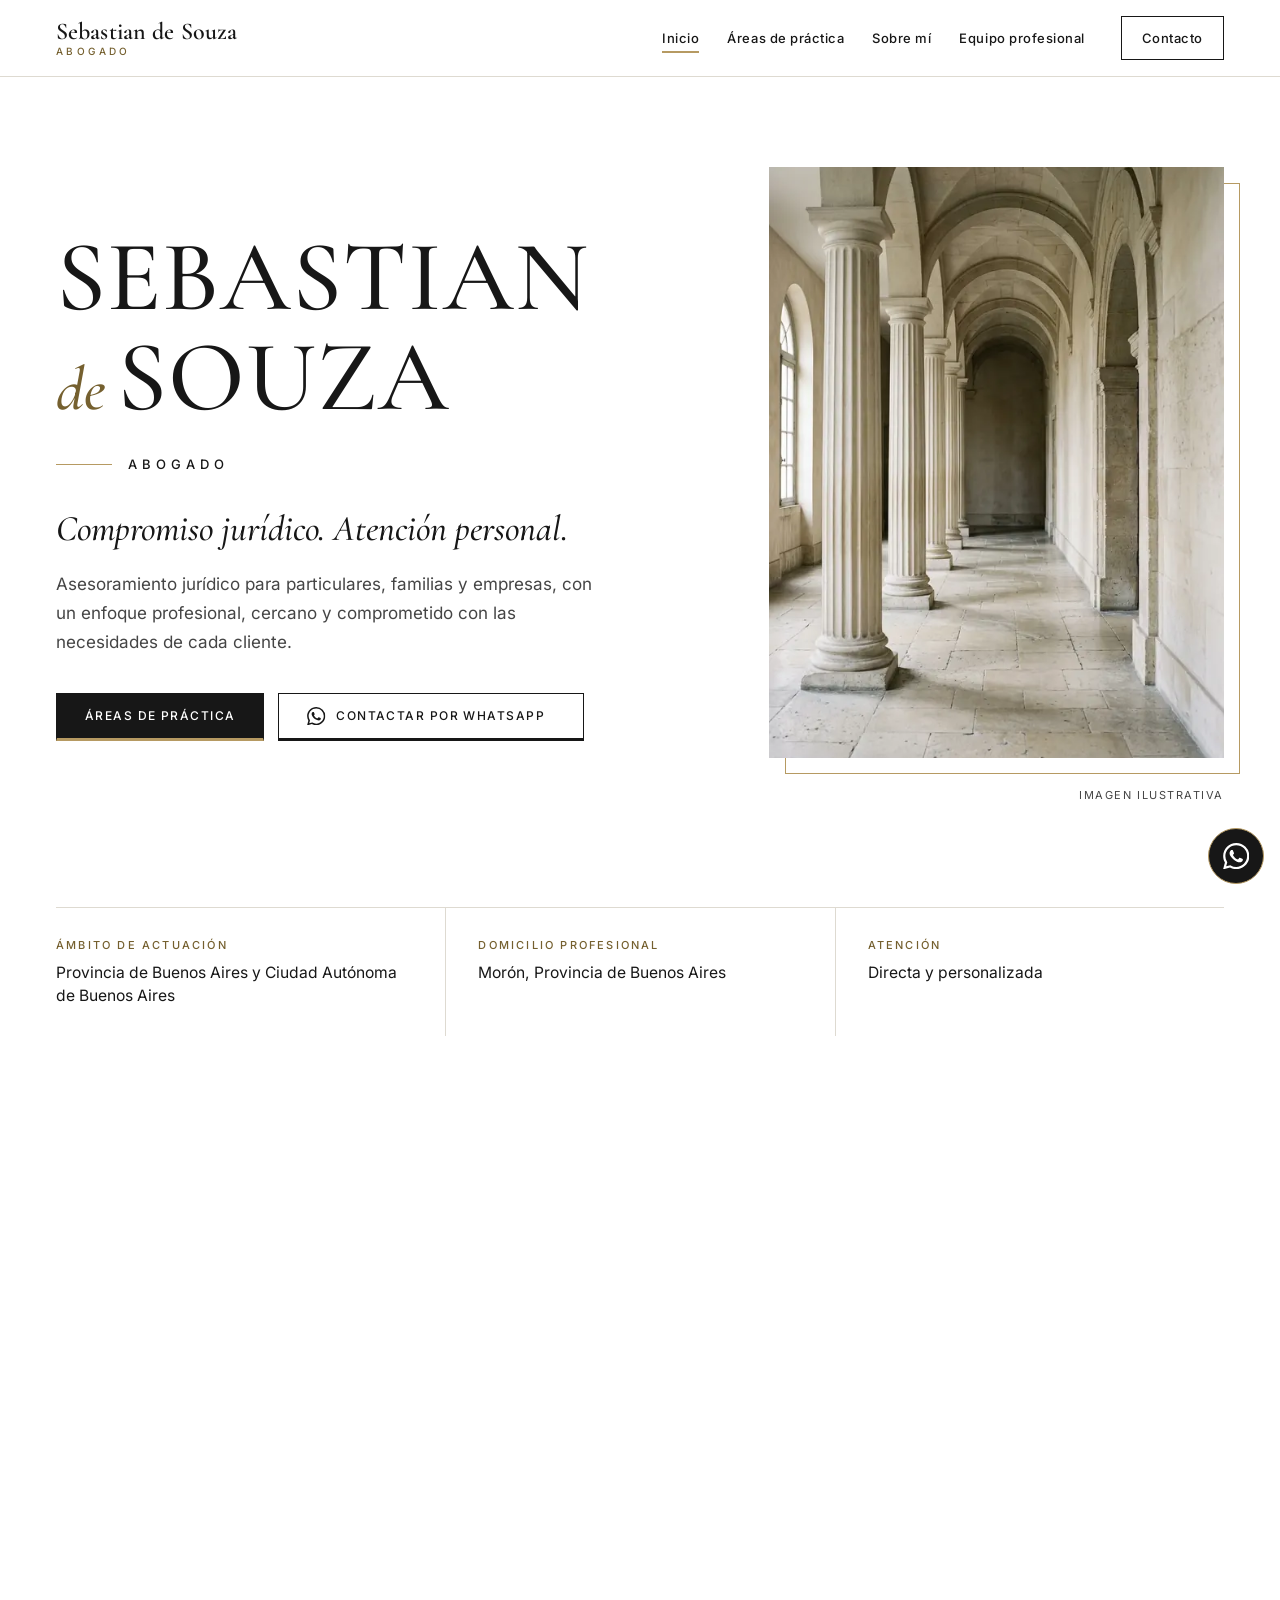
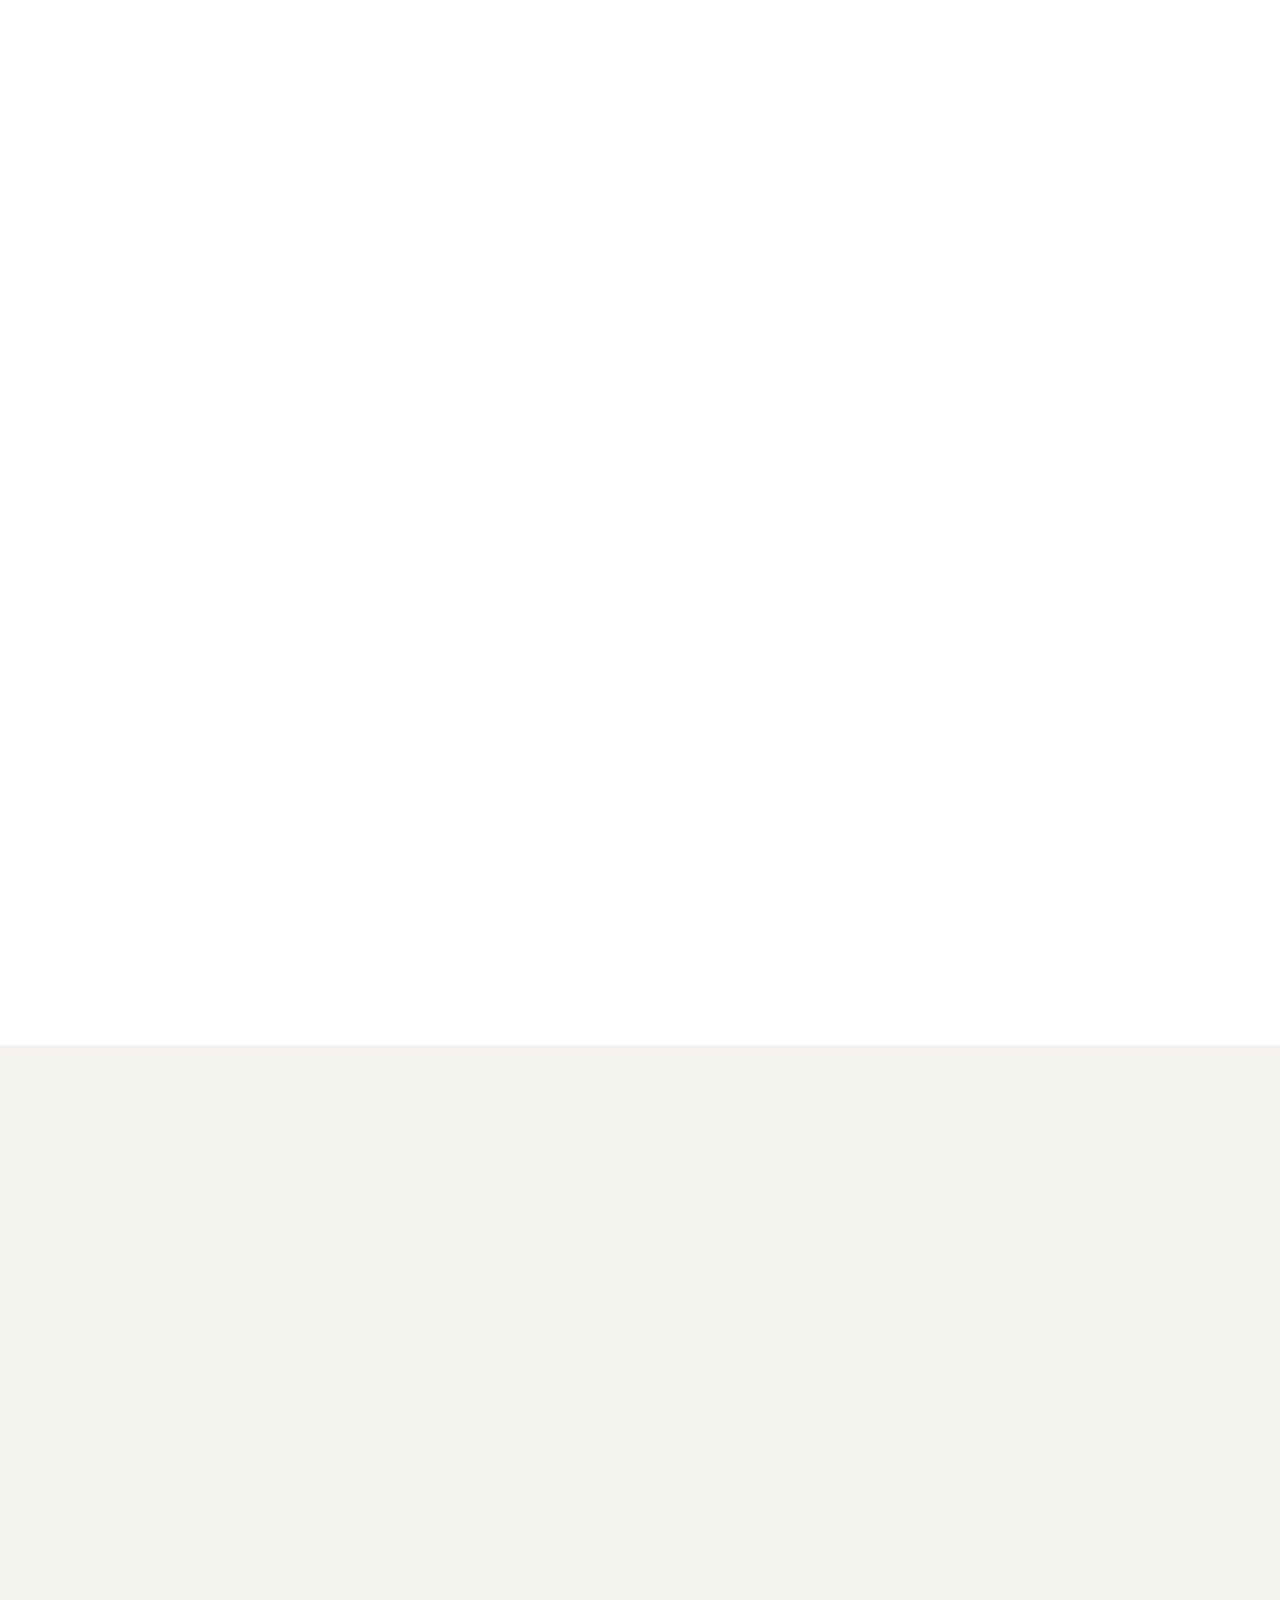
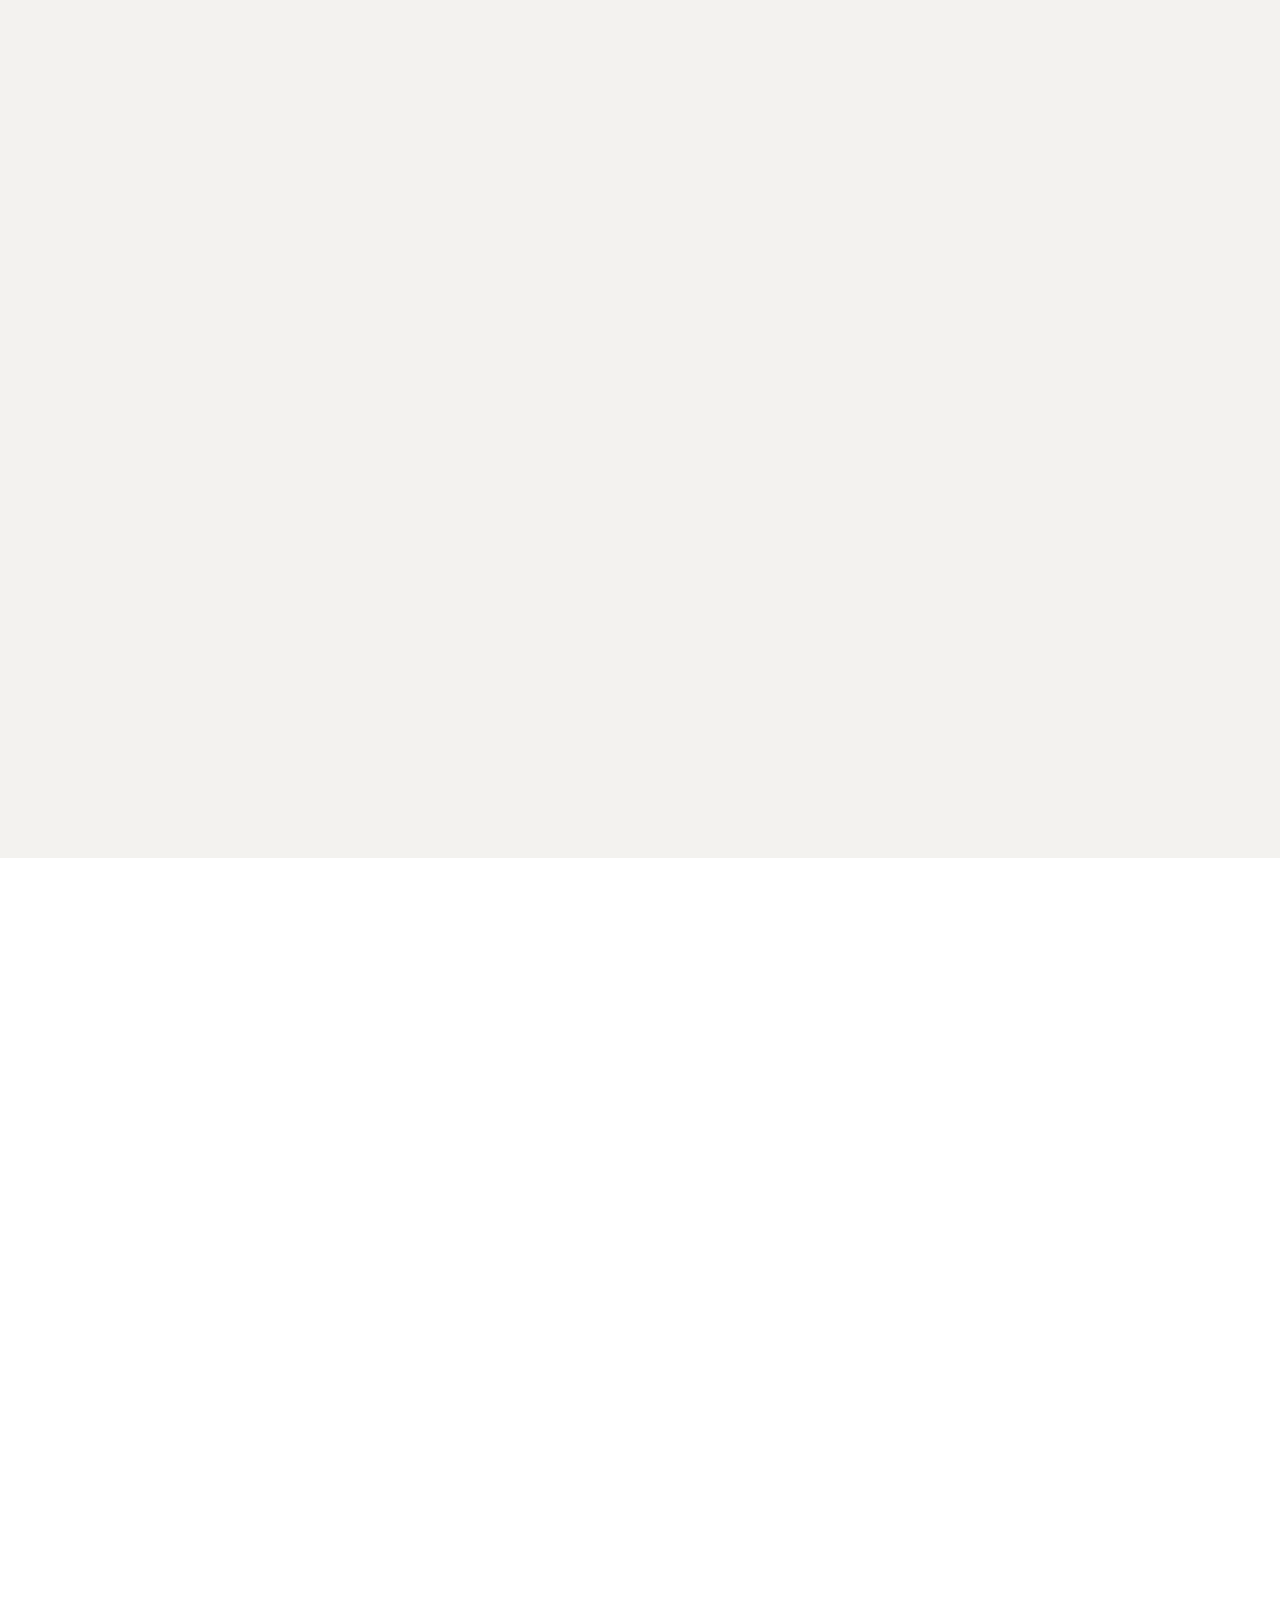
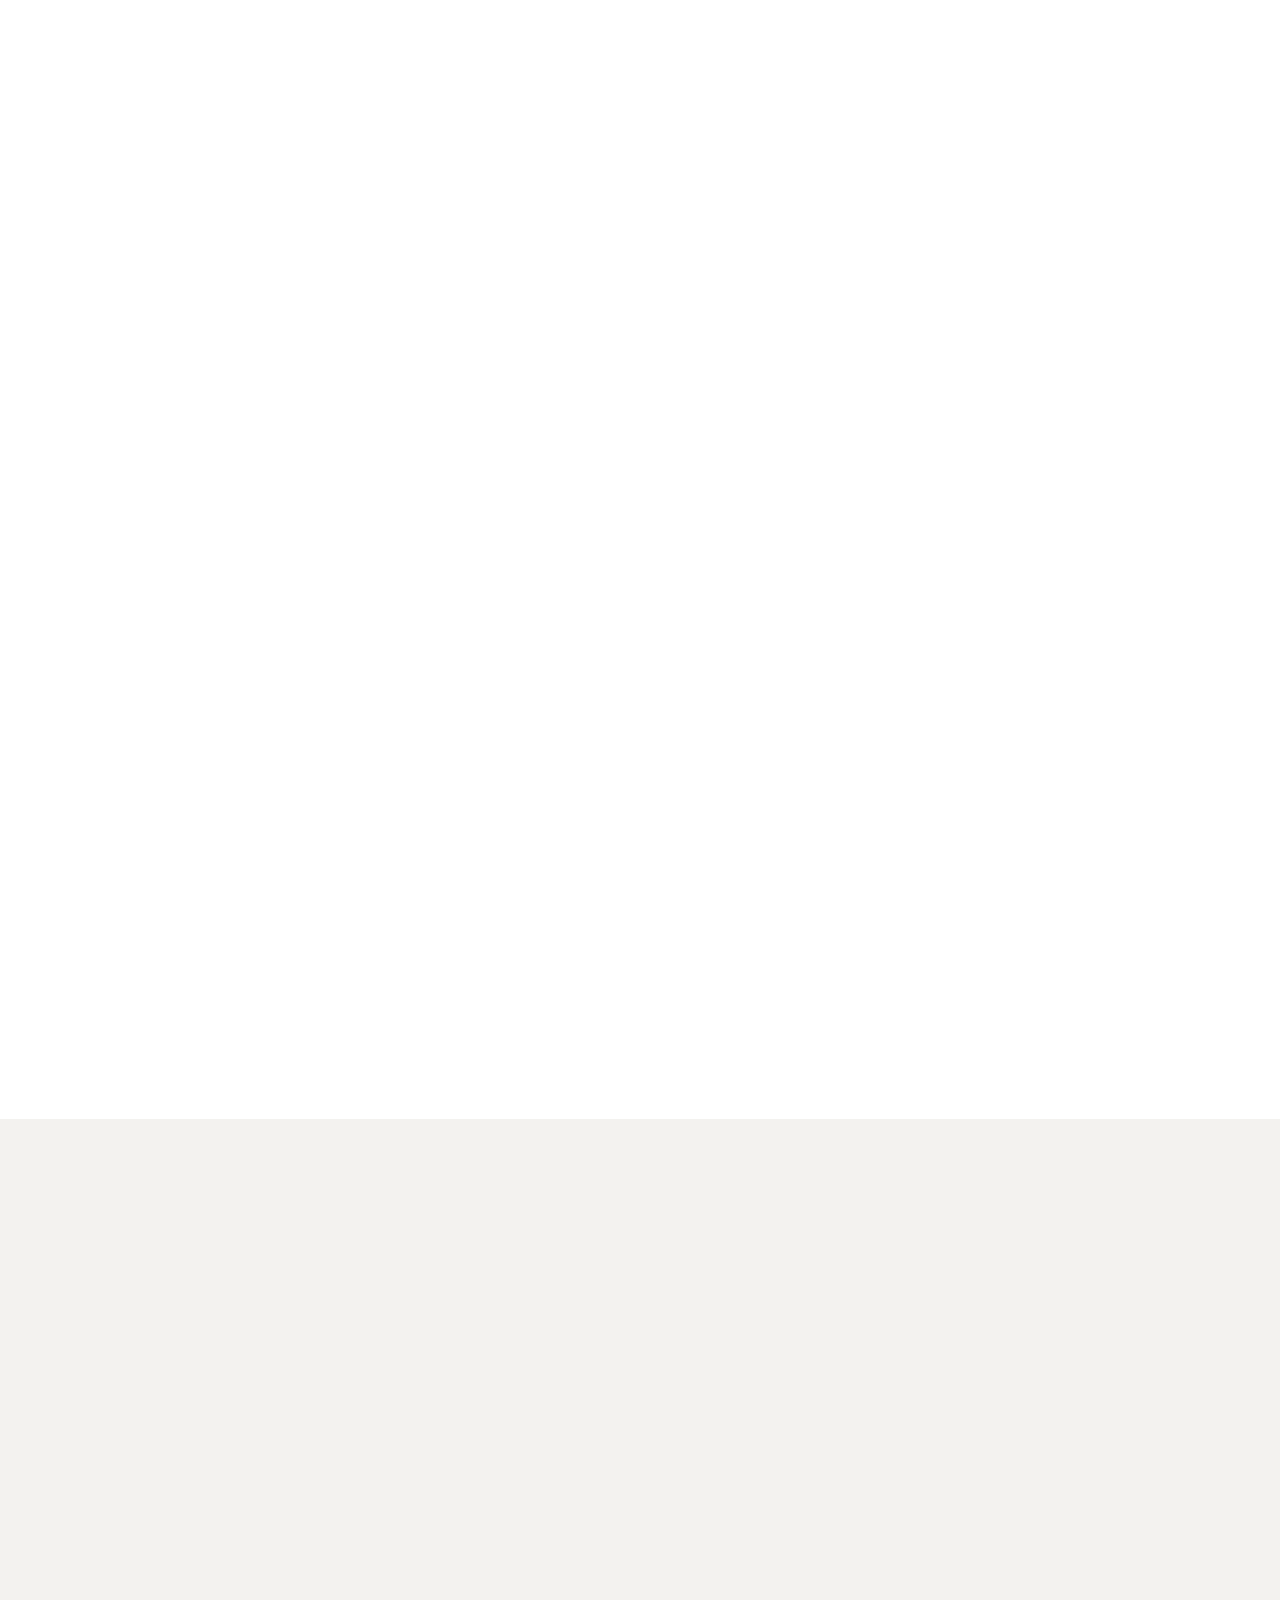
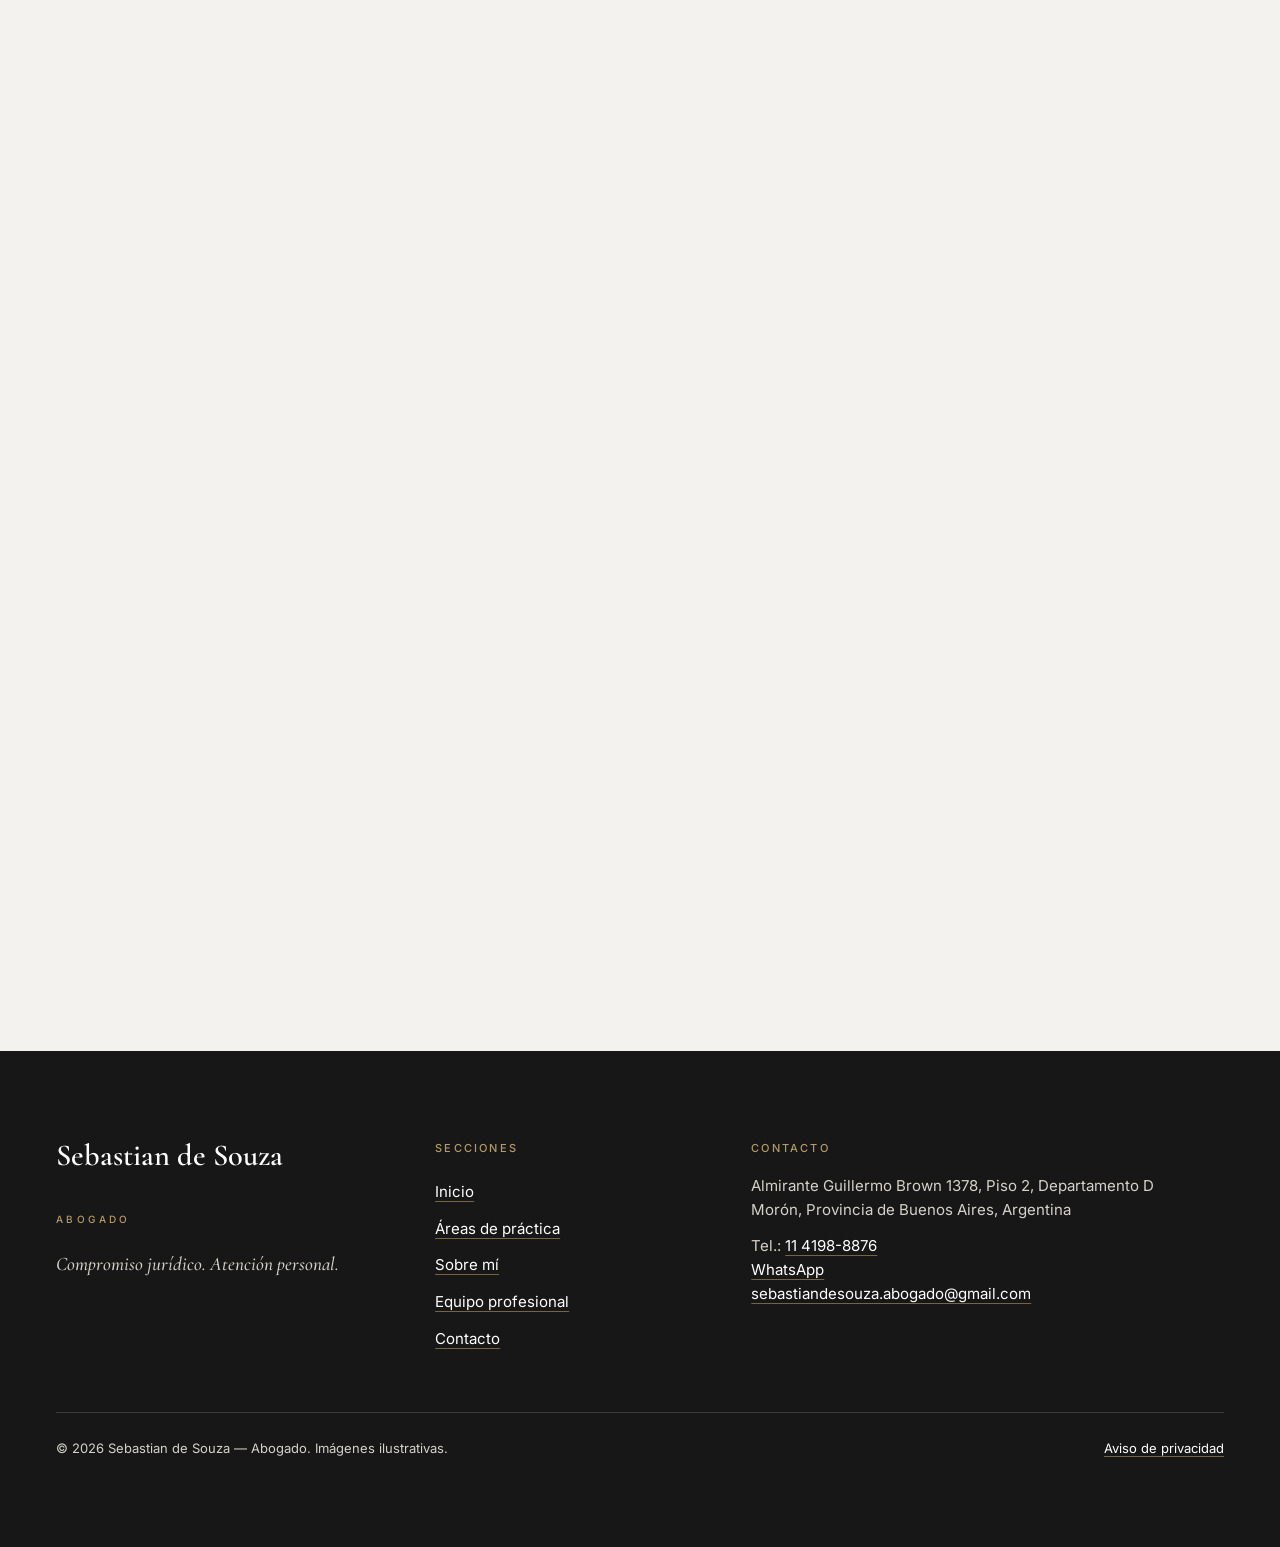
==== index.html @ 002c59a5 "primer commit" ====
<!DOCTYPE html>
<html lang="es-AR">
<head>
  <meta charset="utf-8">
  <meta name="viewport" content="width=device-width, initial-scale=1">
  <title>Sebastian de Souza | Abogado en Morón, Provincia de Buenos Aires</title>
  <meta name="description" content="Sebastian de Souza, abogado en Morón. Asesoramiento jurídico para particulares, familias y empresas en la Provincia de Buenos Aires y la Ciudad Autónoma de Buenos Aires.">
  <meta http-equiv="Content-Security-Policy" content="default-src 'self'; script-src 'self'; style-src 'self'; img-src 'self' data:; font-src 'self'; connect-src 'self' https://formspree.io; frame-src https://www.google.com https://maps.google.com; form-action 'self'; base-uri 'self'; object-src 'none'">
  <meta name="referrer" content="strict-origin-when-cross-origin">
  <meta name="theme-color" content="#ffffff">
  <link rel="icon" href="data:,"><!-- PENDIENTE: reemplazar por favicon cuando exista un monograma o logotipo aprobado -->
  <link rel="preload" href="assets/fonts/inter-var.woff2" as="font" type="font/woff2" crossorigin>
  <link rel="preload" href="assets/fonts/cormorant-garamond-500.woff2" as="font" type="font/woff2" crossorigin>
  <link rel="preload" as="image" href="assets/images/arquitectura-columnas-560.webp" media="(max-width: 959px)">
  <link rel="stylesheet" href="css/styles.css">
  <script src="js/init.js"></script>

  <meta property="og:type" content="website">
  <meta property="og:locale" content="es_AR">
  <meta property="og:site_name" content="Sebastian de Souza — Abogado">
  <meta property="og:title" content="Sebastian de Souza | Abogado en Morón">
  <meta property="og:description" content="Compromiso jurídico. Atención personal. Asesoramiento jurídico para particulares, familias y empresas en la Provincia de Buenos Aires y la Ciudad Autónoma de Buenos Aires.">
  <meta name="twitter:card" content="summary_large_image">
  <!-- domain:start --><!-- domain:end -->

  <script type="application/ld+json">
  {
    "@context": "https://schema.org",
    "@type": "LegalService",
    "name": "Sebastian de Souza — Abogado",
    "description": "Asesoramiento jurídico para particulares, familias y empresas.",
    "telephone": "+5491141988876",
    "email": "sebastiandesouza.abogado@gmail.com",
    "address": {
      "@type": "PostalAddress",
      "streetAddress": "Almirante Guillermo Brown 1378, Piso 2, Departamento D",
      "addressLocality": "Morón",
      "addressRegion": "Provincia de Buenos Aires",
      "addressCountry": "AR"
    },
    "areaServed": [
      { "@type": "AdministrativeArea", "name": "Provincia de Buenos Aires" },
      { "@type": "AdministrativeArea", "name": "Ciudad Autónoma de Buenos Aires" }
    ]
  }
  </script>
  <script src="js/main.js" defer></script>
</head>
<body>
  <a class="skip-link" href="#inicio">Saltar al contenido</a>

  <header class="site-header">
    <div class="container site-header__inner">
      <a class="brand" href="#inicio" aria-label="Sebastian de Souza, Abogado — Inicio">
        <span class="brand__name">Sebastian de Souza</span>
        <span class="brand__role">Abogado</span>
      </a>
      <button class="nav-toggle" type="button" aria-expanded="false" aria-controls="site-nav" aria-label="Abrir menú de navegación">
        <span class="nav-toggle__bars" aria-hidden="true"></span>
      </button>
      <nav class="site-nav" id="site-nav" aria-label="Principal">
        <ul class="site-nav__list">
          <li><a class="site-nav__link" href="#inicio" aria-current="page">Inicio</a></li>
          <li><a class="site-nav__link" href="#areas">Áreas de práctica</a></li>
          <li><a class="site-nav__link" href="#sobre-mi">Sobre mí</a></li>
          <li><a class="site-nav__link" href="#equipo">Equipo profesional</a></li>
          <li><a class="site-nav__link site-nav__link--cta" href="#contacto">Contacto</a></li>
        </ul>
      </nav>
    </div>
  </header>

  <main id="contenido">

    <!-- 1. INICIO / PORTADA -->
    <section class="hero" id="inicio" aria-labelledby="titulo-portada">
      <div class="container">
        <div class="hero__grid">
          <div class="hero__text">
            <h1 class="hero__name" id="titulo-portada">
              <span>Sebastian</span>
              <span><span class="hero__name-de">de</span>Souza</span>
              <span class="hero__role">ABOGADO</span>
            </h1>
            <p class="hero__tagline">Compromiso jurídico. Atención personal.</p>
            <p class="hero__intro">Asesoramiento jurídico para particulares, familias y empresas, con un enfoque profesional, cercano y comprometido con las necesidades de cada cliente.</p>
            <div class="btn-row">
              <a class="btn btn--primary" href="#areas">Áreas de práctica</a>
              <a class="btn btn--ghost" href="https://wa.me/5491141988876?text=Hola%20Sebastian%2C%20quisiera%20realizar%20una%20consulta." target="_blank" rel="noopener noreferrer">
                <svg class="icon" aria-hidden="true"><use href="assets/icons/sprite.svg#whatsapp"></use></svg>
                Contactar por WhatsApp<span class="visually-hidden"> (se abre en una pestaña nueva)</span>
              </a>
            </div>
          </div>

          <figure class="hero__media">
            <div class="hero__media-frame">
              <img src="assets/images/arquitectura-columnas-900.webp"
                   srcset="assets/images/arquitectura-columnas-560.webp 560w, assets/images/arquitectura-columnas-900.webp 896w"
                   sizes="(min-width: 960px) 40vw, 100vw"
                   width="896" height="1200"
                   alt="Galería de piedra clara con columnas y bóvedas, iluminada por luz natural"
                   fetchpriority="high">
            </div>
            <figcaption>Imagen ilustrativa</figcaption>
          </figure>
        </div>

        <dl class="hero__facts">
          <div class="hero__fact">
            <dt>Ámbito de actuación</dt>
            <dd>Provincia de Buenos Aires y Ciudad Autónoma de Buenos Aires</dd>
          </div>
          <div class="hero__fact">
            <dt>Domicilio profesional</dt>
            <dd>Morón, Provincia de Buenos Aires</dd>
          </div>
          <div class="hero__fact">
            <dt>Atención</dt>
            <dd>Directa y personalizada</dd>
          </div>
        </dl>
      </div>
    </section>

    <!-- 2. ÁREAS DE PRÁCTICA -->
    <section class="section" id="areas" aria-labelledby="titulo-areas">
      <div class="container">
        <div class="split-head reveal">
          <div>
            <p class="eyebrow">Servicios jurídicos</p>
            <h2 id="titulo-areas">Áreas de práctica</h2>
          </div>
          <p>Servicios jurídicos desde Morón para particulares, familias y empresas, con actuación en la Provincia de Buenos Aires y la Ciudad Autónoma de Buenos Aires. En cada área encontrará los servicios específicos y el acceso para coordinar una consulta.</p>
        </div>

        <!-- Índice rápido de anclas para navegar entre áreas -->
        <nav class="area-toc reveal" aria-label="Índice de áreas de práctica">
          <p class="area-toc__title">Explorar áreas</p>
          <ul class="area-toc__list">
            <li><a href="#danos-y-perjuicios">Daños y Perjuicios</a></li>
            <li><a href="#civil-y-contractual">Civil y Contractual</a></li>
            <li><a href="#comercial-y-societario">Comercial y Societario</a></li>
            <li><a href="#consumidor">Consumidor</a></li>
            <li><a href="#sucesorio">Sucesorio</a></li>
            <li><a href="#familia">Familia</a></li>
            <li><a href="#laboral">Laboral</a></li>
            <li><a href="#propiedad-intelectual-y-marcas">Propiedad Intelectual y Marcas</a></li>
            <li><a href="#penal">Penal</a></li>
          </ul>
        </nav>

        <!-- Detalle de las nueve áreas de práctica -->
        <div class="area-detail-list">

          <article class="area reveal" id="danos-y-perjuicios" aria-labelledby="t-danos">
            <header class="area__head">
              <span class="area__num">01</span>
              <h3 class="area__title" id="t-danos">Daños y Perjuicios</h3>
            </header>
            <div class="area__body">
              <p class="area__desc">Asesoramiento y reclamos vinculados con daños sufridos a raíz de hechos de terceros, analizando responsabilidades y alcance de la reparación.</p>
              <h4 class="area__list-title">Servicios</h4>
              <ul class="service-list">
                <li>Accidentes de tránsito</li>
                <li>Responsabilidad civil</li>
                <li>Reclamos indemnizatorios</li>
                <li>Mala praxis</li>
              </ul>
              <a class="text-link" href="#contacto" data-select-area="danos-y-perjuicios">Consultar sobre esta área <svg aria-hidden="true"><use href="assets/icons/sprite.svg#arrow"></use></svg></a>
            </div>
          </article>

          <article class="area reveal" id="civil-y-contractual" aria-labelledby="t-civil">
            <header class="area__head">
              <span class="area__num">02</span>
              <h3 class="area__title" id="t-civil">Derecho Civil y Contractual</h3>
            </header>
            <div class="area__body">
              <p class="area__desc">Asesoramiento en la redacción y revisión de acuerdos, y en los conflictos que se presentan cuando lo pactado no se cumple.</p>
              <h4 class="area__list-title">Servicios</h4>
              <ul class="service-list">
                <li>Redacción y revisión de contratos</li>
                <li>Incumplimientos contractuales</li>
                <li>Responsabilidad contractual</li>
                <li>Asesoramiento jurídico civil</li>
              </ul>
              <a class="text-link" href="#contacto" data-select-area="civil-y-contractual">Consultar sobre esta área <svg aria-hidden="true"><use href="assets/icons/sprite.svg#arrow"></use></svg></a>
            </div>
          </article>

          <article class="area reveal" id="comercial-y-societario" aria-labelledby="t-comercial">
            <header class="area__head">
              <span class="area__num">03</span>
              <h3 class="area__title" id="t-comercial">Derecho Comercial y Societario</h3>
            </header>
            <div class="area__body">
              <p class="area__desc">Asesoramiento jurídico para personas y empresas en la organización de sociedades y en los acuerdos que regulan su actividad.</p>
              <h4 class="area__list-title">Servicios</h4>
              <ul class="service-list">
                <li>Contratos societarios</li>
                <li>Constitución y organización de sociedades</li>
                <li>Asesoramiento jurídico empresarial</li>
              </ul>
              <a class="text-link" href="#contacto" data-select-area="comercial-y-societario">Consultar sobre esta área <svg aria-hidden="true"><use href="assets/icons/sprite.svg#arrow"></use></svg></a>
            </div>
          </article>

          <article class="area reveal" id="consumidor" aria-labelledby="t-consumidor">
            <header class="area__head">
              <span class="area__num">04</span>
              <h3 class="area__title" id="t-consumidor">Derecho del Consumidor</h3>
            </header>
            <div class="area__body">
              <p class="area__desc">Defensa de quienes contratan bienes y servicios frente a incumplimientos de proveedores.</p>
              <h4 class="area__list-title">Servicios</h4>
              <ul class="service-list">
                <li>Reclamos contra proveedores</li>
                <li>Incumplimientos en la contratación de bienes y servicios</li>
                <li>Defensa de consumidores y usuarios</li>
              </ul>
              <a class="text-link" href="#contacto" data-select-area="consumidor">Consultar sobre esta área <svg aria-hidden="true"><use href="assets/icons/sprite.svg#arrow"></use></svg></a>
            </div>
          </article>

          <article class="area reveal" id="sucesorio" aria-labelledby="t-sucesorio">
            <header class="area__head">
              <span class="area__num">05</span>
              <h3 class="area__title" id="t-sucesorio">Derecho Sucesorio</h3>
            </header>
            <div class="area__body">
              <p class="area__desc">Acompañamiento en los trámites que siguen al fallecimiento de una persona, para ordenar la transmisión de sus bienes.</p>
              <h4 class="area__list-title">Servicios</h4>
              <ul class="service-list">
                <li>Sucesiones ab intestato y testamentarias</li>
                <li>Declaratorias de herederos</li>
                <li>Trámites sucesorios</li>
              </ul>
              <a class="text-link" href="#contacto" data-select-area="sucesorio">Consultar sobre esta área <svg aria-hidden="true"><use href="assets/icons/sprite.svg#arrow"></use></svg></a>
            </div>
          </article>

          <article class="area reveal" id="familia" aria-labelledby="t-familia">
            <header class="area__head">
              <span class="area__num">06</span>
              <h3 class="area__title" id="t-familia">Derecho de Familia</h3>
            </header>
            <div class="area__body">
              <p class="area__desc">Asesoramiento en situaciones familiares que requieren definiciones legales, personales y patrimoniales.</p>
              <h4 class="area__list-title">Servicios</h4>
              <ul class="service-list">
                <li>Divorcios</li>
                <li>Alimentos</li>
                <li>Cuestiones patrimoniales y familiares</li>
              </ul>
              <a class="text-link" href="#contacto" data-select-area="familia">Consultar sobre esta área <svg aria-hidden="true"><use href="assets/icons/sprite.svg#arrow"></use></svg></a>
            </div>
          </article>

          <article class="area reveal" id="laboral" aria-labelledby="t-laboral">
            <header class="area__head">
              <span class="area__num">07</span>
              <h3 class="area__title" id="t-laboral">Derecho Laboral</h3>
            </header>
            <div class="area__body">
              <p class="area__desc">Asesoramiento y reclamos en conflictos derivados de la relación de trabajo.</p>
              <h4 class="area__list-title">Servicios</h4>
              <ul class="service-list">
                <li>Despidos</li>
                <li>Indemnizaciones</li>
                <li>Reclamos laborales</li>
              </ul>
              <a class="text-link" href="#contacto" data-select-area="laboral">Consultar sobre esta área <svg aria-hidden="true"><use href="assets/icons/sprite.svg#arrow"></use></svg></a>
            </div>
          </article>

          <article class="area reveal" id="propiedad-intelectual-y-marcas" aria-labelledby="t-marcas">
            <header class="area__head">
              <span class="area__num">08</span>
              <h3 class="area__title" id="t-marcas">Propiedad Intelectual y Marcas</h3>
            </header>
            <div class="area__body">
              <p class="area__desc">Asesoramiento y representación en cuestiones relacionadas con marcas.</p>
              <h4 class="area__list-title">Servicios</h4>
              <ul class="service-list">
                <li>Asesoramiento en materia marcaria</li>
                <li>Representación y gestiones vinculadas con marcas</li>
              </ul>
              <a class="text-link" href="#contacto" data-select-area="propiedad-intelectual-y-marcas">Consultar sobre esta área <svg aria-hidden="true"><use href="assets/icons/sprite.svg#arrow"></use></svg></a>
            </div>
          </article>

          <article class="area reveal" id="penal" aria-labelledby="t-penal">
            <header class="area__head">
              <span class="area__num">09</span>
              <h3 class="area__title" id="t-penal">Derecho Penal</h3>
            </header>
            <div class="area__body">
              <p class="area__desc">Intervención profesional en asuntos penales específicos, previa evaluación de cada situación.</p>
              <h4 class="area__list-title">Servicio</h4>
              <ul class="service-list">
                <li>Asesoramiento e intervención en asuntos penales específicos</li>
              </ul>
              <a class="text-link" href="#contacto" data-select-area="penal">Consultar sobre esta área <svg aria-hidden="true"><use href="assets/icons/sprite.svg#arrow"></use></svg></a>
            </div>
          </article>

        </div>

        <p class="legal-note reveal">La información de esta sección es general y orientativa. No constituye asesoramiento jurídico ni garantiza resultados: cada situación requiere un análisis particular.</p>
      </div>
    </section>

    <!-- 3. SOBRE MÍ -->
    <section class="section section--paper" id="sobre-mi" aria-labelledby="titulo-sobre-mi">
      <div class="container">
        <div class="reveal">
          <p class="eyebrow">Abogado independiente</p>
          <h2 id="titulo-sobre-mi">Sobre mí</h2>
        </div>

        <div class="about-grid">
          <div class="about-text reveal">
            <p class="lead">Soy Sebastian de Souza, abogado, y desarrollo mi actividad profesional brindando asesoramiento y representación jurídica a particulares y empresas.</p>
            <p>Mi trabajo se orienta a ofrecer una atención directa y personalizada, procurando comprender las necesidades de cada persona y abordar cada asunto con responsabilidad, compromiso y criterio profesional.</p>
            <p>Mi actividad comprende asuntos civiles, daños y perjuicios, contratos, sucesiones y asesoramiento jurídico empresarial, entre otras áreas del derecho.</p>
            <p>Desarrollo mi actividad con actuación en la Provincia de Buenos Aires y la Ciudad Autónoma de Buenos Aires.</p>
            <p class="section__cta"><a class="text-link" href="#contacto">Iniciar una consulta <svg aria-hidden="true"><use href="assets/icons/sprite.svg#arrow"></use></svg></a></p>
          </div>

          <aside class="about-aside reveal" aria-label="Datos profesionales de Sebastian de Souza">
            <!--
              FOTOGRAFÍA PROFESIONAL (PENDIENTE): cuando exista una fotografía auténtica, insertar aquí:
              <figure class="portrait"><img src="assets/images/sebastian-de-souza.webp" width="800" height="1000"
                alt="Sebastian de Souza, abogado" loading="lazy"></figure>
              El diseño ya contempla la columna; no hace falta modificar estilos.
            -->
            <dl class="fact-list">
              <div>
                <dt>Profesión</dt>
                <dd>Abogado</dd>
              </div>
              <div>
                <dt>Ámbito de actuación</dt>
                <dd>Provincia de Buenos Aires y Ciudad Autónoma de Buenos Aires</dd>
              </div>
              <div>
                <dt>Domicilio profesional</dt>
                <dd>Almirante Guillermo Brown 1378, Piso 2, Departamento D, Morón, Provincia de Buenos Aires</dd>
              </div>
              <div>
                <dt>Atención</dt>
                <dd>Directa y personalizada</dd>
              </div>
            </dl>
          </aside>
        </div>

        <figure class="image-band reveal">
          <img src="assets/images/despacho-sobrio-1264.webp"
               srcset="assets/images/despacho-sobrio-800.webp 800w, assets/images/despacho-sobrio-1264.webp 1264w"
               sizes="(min-width: 1200px) 1180px, 100vw"
               width="1264" height="848" loading="lazy"
               alt="Escritorio de madera junto a una ventana con cortinas claras y luz natural">
          <figcaption>Imagen ilustrativa</figcaption>
        </figure>
      </div>
    </section>

    <!-- 4. EQUIPO PROFESIONAL -->
    <section class="section" id="equipo" aria-labelledby="titulo-equipo">
      <div class="container">
        <div class="split-head reveal">
          <div>
            <p class="eyebrow">Colaboración interdisciplinaria</p>
            <h2 id="titulo-equipo">Equipo profesional</h2>
          </div>
          <p>Ejercicio independiente del derecho, con la colaboración de otros profesionales cuando el asunto lo requiere.</p>
        </div>

        <div class="team-profiles">
          <!--
            FOTOGRAFÍAS (PENDIENTE): para incorporar una foto auténtica, reemplazar el contenido de
            <div class="profile__media"> por:
            <img src="assets/images/NOMBRE.webp" width="800" height="1000" alt="Nombre y profesión" loading="lazy">
          -->
          <article class="profile reveal" aria-labelledby="perfil-sebastian">
            <div class="profile__media" aria-hidden="true">
              <span class="profile__initials">S<i>d</i>S</span>
            </div>
            <div class="profile__body">
              <span class="profile__discipline">Derecho</span>
              <h3 class="profile__name" id="perfil-sebastian">Sebastian de Souza</h3>
              <span class="profile__role">Abogado</span>
              <p>Profesional dedicado al asesoramiento y representación jurídica de particulares y empresas, con actuación en la Provincia de Buenos Aires y la Ciudad Autónoma de Buenos Aires.</p>
              <p>Su actividad comprende principalmente asuntos civiles, daños y perjuicios, contratos, sucesiones y asesoramiento jurídico empresarial, entre otras áreas del derecho.</p>
              <p>El ejercicio profesional se desarrolla con un enfoque personalizado, procurando brindar a cada cliente una atención directa, responsable y comprometida.</p>
            </div>
          </article>

          <article class="profile reveal" aria-labelledby="perfil-oriana">
            <div class="profile__media" aria-hidden="true">
              <span class="profile__initials">O<i>b</i>A</span>
            </div>
            <div class="profile__body">
              <span class="profile__discipline">Psicología · Colaboración con el estudio</span>
              <h3 class="profile__name" id="perfil-oriana">Oriana Belén Albornoz</h3>
              <span class="profile__role">Licenciada en Psicología — Universidad de Buenos Aires (UBA)</span>
              <p>Colabora con el estudio jurídico mediante la realización de evaluaciones psicológicas, informes profesionales y pericias psicológicas privadas, especialmente en aquellos asuntos donde resulta necesario abordar cuestiones vinculadas con la salud psicológica de las personas.</p>
              <p>Su intervención permite complementar el trabajo jurídico desde una perspectiva interdisciplinaria, particularmente en asuntos de daños y perjuicios y responsabilidad civil.</p>
              <p>Su presentación profesional contempla, además, su actividad como psicóloga particular, que no se limita a la colaboración con el estudio jurídico.</p>
            </div>
          </article>
        </div>

        <p class="legal-note reveal">Sebastian de Souza ejerce la abogacía de forma independiente. La colaboración interdisciplinaria complementa el trabajo jurídico y no implica garantía de resultado alguno. Oriana Belén Albornoz es psicóloga; no presta asesoramiento ni representación jurídica.</p>
      </div>
    </section>

    <!-- 5. CONTACTO Y FORMULARIO -->
    <section class="section section--paper" id="contacto" aria-labelledby="titulo-contacto">
      <div class="container">
        <div class="reveal">
          <p class="eyebrow">Consultas</p>
          <h2 id="titulo-contacto">Contacto</h2>
          <p class="lead">Atención directa y personalizada en el estudio de Morón. Elija la vía que le resulte más cómoda.</p>
        </div>

        <div class="contact-grid">

          <div class="contact-data reveal">
            <h3 class="visually-hidden">Datos de contacto</h3>
            <dl class="contact-list">
              <div class="contact-item">
                <svg class="icon" aria-hidden="true"><use href="assets/icons/sprite.svg#phone"></use></svg>
                <div>
                  <dt>Teléfono</dt>
                  <dd><a href="tel:+5491141988876">11 4198-8876</a></dd>
                </div>
              </div>
              <div class="contact-item">
                <svg class="icon" aria-hidden="true"><use href="assets/icons/sprite.svg#whatsapp"></use></svg>
                <div>
                  <dt>WhatsApp</dt>
                  <dd><a href="https://wa.me/5491141988876?text=Hola%20Sebastian%2C%20quisiera%20realizar%20una%20consulta." target="_blank" rel="noopener noreferrer">11 4198-8876<span class="visually-hidden"> (se abre en una pestaña nueva)</span></a></dd>
                </div>
              </div>
              <div class="contact-item">
                <svg class="icon" aria-hidden="true"><use href="assets/icons/sprite.svg#mail"></use></svg>
                <div>
                  <dt>Correo electrónico</dt>
                  <dd><a href="mailto:sebastiandesouza.abogado@gmail.com">sebastiandesouza.abogado@gmail.com</a></dd>
                </div>
              </div>
              <div class="contact-item">
                <svg class="icon" aria-hidden="true"><use href="assets/icons/sprite.svg#pin"></use></svg>
                <div>
                  <dt>Domicilio profesional</dt>
                  <dd><address>Almirante Guillermo Brown 1378, Piso 2, Departamento D<br>Morón, Provincia de Buenos Aires, Argentina</address></dd>
                </div>
              </div>
              <div class="contact-item">
                <svg class="icon" aria-hidden="true"><use href="assets/icons/sprite.svg#scope"></use></svg>
                <div>
                  <dt>Ámbito de actuación</dt>
                  <dd>Provincia de Buenos Aires y Ciudad Autónoma de Buenos Aires</dd>
                </div>
              </div>
            </dl>

            <div class="btn-row">
              <a class="btn btn--primary" href="https://wa.me/5491141988876?text=Hola%20Sebastian%2C%20quisiera%20realizar%20una%20consulta." target="_blank" rel="noopener noreferrer">
                <svg class="icon" aria-hidden="true"><use href="assets/icons/sprite.svg#whatsapp"></use></svg>
                Escribir por WhatsApp<span class="visually-hidden"> (se abre en una pestaña nueva)</span>
              </a>
              <a class="btn btn--ghost" href="tel:+5491141988876">
                <svg class="icon" aria-hidden="true"><use href="assets/icons/sprite.svg#phone"></use></svg>
                Llamar
              </a>
            </div>

            <div class="map">
              <h3 class="map__title">Ubicación</h3>
              <div class="map__frame" data-map-src="https://www.google.com/maps?q=Almirante%20Guillermo%20Brown%201378%2C%20Mor%C3%B3n%2C%20Provincia%20de%20Buenos%20Aires%2C%20Argentina&amp;output=embed">
                <div class="map__placeholder">
                  <p>Almirante Guillermo Brown 1378, Morón. El mapa se carga solo si usted lo solicita; al hacerlo, su navegador se conecta con Google.</p>
                  <button class="btn btn--ghost" type="button" data-map-load hidden>Cargar mapa</button>
                </div>
              </div>
              <p class="map__links">
                <a class="text-link" href="https://www.google.com/maps/search/?api=1&amp;query=Almirante%20Guillermo%20Brown%201378%2C%20Mor%C3%B3n%2C%20Provincia%20de%20Buenos%20Aires%2C%20Argentina" target="_blank" rel="noopener noreferrer">Abrir en Google Maps<span class="visually-hidden"> (se abre en una pestaña nueva)</span> <svg aria-hidden="true"><use href="assets/icons/sprite.svg#arrow"></use></svg></a>
              </p>
            </div>
          </div>

          <div class="form-panel reveal" id="consulta" data-wa-hide>
            <h3>Enviar una consulta</h3>
            <p class="form-intro">Cuéntenos brevemente de qué se trata y nos comunicaremos con usted. Por favor, no incluya números de documento, datos bancarios, documentación judicial ni información sensible en este formulario.</p>

            <p class="form-nojs form-status form-status--info is-visible" hidden>
              <strong>El formulario requiere JavaScript.</strong>
              Puede escribirnos por <a href="mailto:sebastiandesouza.abogado@gmail.com">correo electrónico</a> o por <a href="https://wa.me/5491141988876" target="_blank" rel="noopener noreferrer">WhatsApp</a>.
            </p>

            <!--
              CONFIGURACIÓN DEL ENVÍO (PENDIENTE): para activar el formulario, completar data-endpoint con la URL
              del servicio contratado (p. ej. https://formspree.io/f/XXXXXXXX). Mientras esté vacío, el formulario
              valida los datos pero NO envía nada ni muestra confirmación de éxito. Ver README → Formulario.
            -->
            <form class="form" id="consulta-form" method="post" novalidate data-endpoint="">
              <p class="form__note">Todos los campos son obligatorios, salvo el motivo de la consulta.</p>

              <div class="field">
                <label class="field__label" for="f-name">Nombre y apellido</label>
                <input type="text" id="f-name" name="name" autocomplete="name" required aria-describedby="error-name" maxlength="120">
                <p class="field__error" id="error-name" aria-live="polite"></p>
              </div>

              <div class="field">
                <label class="field__label" for="f-contact">Correo electrónico o teléfono de contacto</label>
                <input type="text" id="f-contact" name="contact" autocomplete="email" inputmode="email" required aria-describedby="hint-contact error-contact" maxlength="120">
                <p class="field__hint" id="hint-contact">Indique la vía por la que prefiere que le respondamos.</p>
                <p class="field__error" id="error-contact" aria-live="polite"></p>
              </div>

              <div class="field">
                <label class="field__label" for="f-topic">Motivo general de la consulta <span class="field__optional">(opcional)</span></label>
                <select id="f-topic" name="topic">
                  <option value="">Prefiero no indicarlo</option>
                  <option value="danos-y-perjuicios">Daños y Perjuicios</option>
                  <option value="civil-y-contractual">Derecho Civil y Contractual</option>
                  <option value="comercial-y-societario">Derecho Comercial y Societario</option>
                  <option value="consumidor">Derecho del Consumidor</option>
                  <option value="sucesorio">Derecho Sucesorio</option>
                  <option value="familia">Derecho de Familia</option>
                  <option value="laboral">Derecho Laboral</option>
                  <option value="propiedad-intelectual-y-marcas">Propiedad Intelectual y Marcas</option>
                  <option value="penal">Derecho Penal</option>
                  <option value="otra">Otra consulta</option>
                </select>
              </div>

              <div class="field">
                <label class="field__label" for="f-message">Mensaje</label>
                <textarea id="f-message" name="message" rows="6" required aria-describedby="error-message" maxlength="2200"></textarea>
                <p class="field__error" id="error-message" aria-live="polite"></p>
              </div>

              <!-- Campo trampa contra bots: las personas no lo ven -->
              <div class="field--trap" aria-hidden="true">
                <label for="f-site">No completar este campo</label>
                <input type="text" id="f-site" name="_gotcha" tabindex="-1" autocomplete="off">
              </div>

              <div class="field field--check">
                <input type="checkbox" id="f-privacy" name="privacy" required aria-describedby="error-privacy">
                <label class="field__label" for="f-privacy">Leí el <a href="privacidad.html" target="_blank" rel="noopener">Aviso de privacidad<span class="visually-hidden"> (se abre en una pestaña nueva)</span></a> y acepto que mis datos se utilicen para responder mi consulta.</label>
                <p class="field__error" id="error-privacy" aria-live="polite"></p>
              </div>

              <div id="form-status" class="form-status" role="status" aria-live="polite"></div>

              <div>
                <button class="btn btn--primary" type="submit">Enviar consulta</button>
              </div>
              <p class="form__note">Enviar este formulario no genera una relación profesional ni garantiza resultados. Los datos se tratan según el <a href="privacidad.html">Aviso de privacidad</a>.</p>
            </form>
          </div>

        </div>
      </div>
    </section>

  </main>

  <footer class="site-footer">
    <div class="container">
      <div class="site-footer__grid">
        <div>
          <p class="site-footer__name">Sebastian de Souza</p>
          <p class="site-footer__role">Abogado</p>
          <p class="site-footer__tagline">Compromiso jurídico. Atención personal.</p>
        </div>
        <nav aria-label="Secciones del sitio">
          <p class="site-footer__heading">Secciones</p>
          <ul class="site-footer__list">
            <li><a href="#inicio">Inicio</a></li>
            <li><a href="#areas">Áreas de práctica</a></li>
            <li><a href="#sobre-mi">Sobre mí</a></li>
            <li><a href="#equipo">Equipo profesional</a></li>
            <li><a href="#contacto">Contacto</a></li>
          </ul>
        </nav>
        <div>
          <p class="site-footer__heading">Contacto</p>
          <address>
            <p>Almirante Guillermo Brown 1378, Piso 2, Departamento D<br>Morón, Provincia de Buenos Aires, Argentina</p>
            <p>Tel.: <a href="tel:+5491141988876">11 4198-8876</a><br>
              <a href="https://wa.me/5491141988876" target="_blank" rel="noopener noreferrer">WhatsApp<span class="visually-hidden"> (se abre en una pestaña nueva)</span></a><br>
              <a href="mailto:sebastiandesouza.abogado@gmail.com">sebastiandesouza.abogado@gmail.com</a></p>
          </address>
        </div>
      </div>
      <div class="site-footer__bottom">
        <p>© <span data-current-year>2026</span> Sebastian de Souza — Abogado. Imágenes ilustrativas.</p>
        <p><a href="privacidad.html">Aviso de privacidad</a></p>
      </div>
    </div>
  </footer>

  <a class="wa-float" href="https://wa.me/5491141988876?text=Hola%20Sebastian%2C%20quisiera%20realizar%20una%20consulta." target="_blank" rel="noopener noreferrer" aria-label="Escribir por WhatsApp a Sebastian de Souza (se abre en una pestaña nueva)">
    <svg aria-hidden="true"><use href="assets/icons/sprite.svg#whatsapp"></use></svg>
  </a>
</body>
</html>
---- css/styles.css ----
/* ==========================================================================
   Sebastian de Souza — Abogado
   Hoja de estilos principal (mobile-first)
   Índice:
   1. Fuentes            6. Hero / portada         11. Contacto y formulario
   2. Variables          7. Secciones home         12. Privacidad
   3. Base               8. Áreas de práctica      13. Pie de página
   4. Utilidades         9. Sobre mí               14. Botón WhatsApp
   5. Encabezado         10. Equipo profesional    15. Movimiento reducido
   ========================================================================== */

/* 1. FUENTES (autoalojadas, subconjunto latino; ver README → Créditos) ---- */
@font-face {
  font-family: "Cormorant Garamond";
  src: url("../assets/fonts/cormorant-garamond-400.woff2") format("woff2");
  font-weight: 400; font-style: normal; font-display: swap;
}
@font-face {
  font-family: "Cormorant Garamond";
  src: url("../assets/fonts/cormorant-garamond-500.woff2") format("woff2");
  font-weight: 500; font-style: normal; font-display: swap;
}
@font-face {
  font-family: "Cormorant Garamond";
  src: url("../assets/fonts/cormorant-garamond-600.woff2") format("woff2");
  font-weight: 600; font-style: normal; font-display: swap;
}
@font-face {
  font-family: "Cormorant Garamond";
  src: url("../assets/fonts/cormorant-garamond-500-italic.woff2") format("woff2");
  font-weight: 500; font-style: italic; font-display: swap;
}
@font-face {
  font-family: "Inter";
  src: url("../assets/fonts/inter-var.woff2") format("woff2");
  font-weight: 100 900; font-style: normal; font-display: swap;
}

/* 2. VARIABLES ------------------------------------------------------------ */
:root {
  /* Color */
  --c-white: #ffffff;
  --c-ink: #171717;            /* títulos */
  --c-text: #454545;           /* texto secundario */
  --c-paper: #f3f2ef;          /* fondos alternos */
  --c-gold: #b69a62;           /* acento: líneas, detalles */
  --c-gold-deep: #75602f;      /* dorado oscuro: texto pequeño con contraste AA */
  --c-line: #dedad1;           /* líneas finas */
  --c-line-strong: #b9b4a8;    /* bordes de campos */
  --c-error: #8f2222;
  --c-success: #2f6b45;
  --c-on-dark: #d6d2c9;

  /* Tipografía */
  --font-serif: "Cormorant Garamond", "Libre Baskerville", Georgia, "Times New Roman", serif;
  --font-sans: "Inter", system-ui, -apple-system, "Segoe UI", Roboto, Arial, sans-serif;

  /* Espacios y medidas */
  --gutter: clamp(1.25rem, 5vw, 3.5rem);
  --container: 74rem;
  --container-narrow: 52rem;
  --measure: 38rem;
  --section-space: clamp(4rem, 9vw, 8rem);
  --header-h: 4.25rem;

  /* Forma y movimiento */
  --radius: 0;
  --ease: cubic-bezier(.2, .6, .2, 1);
  --t-fast: .2s var(--ease);
  --t-slow: .7s var(--ease);
}

/* 3. BASE ----------------------------------------------------------------- */
*, *::before, *::after { box-sizing: border-box; }

html {
  -webkit-text-size-adjust: 100%;
}
@media (prefers-reduced-motion: no-preference) {
  html { scroll-behavior: smooth; }
}

/* Margen superior de desplazamiento para navegación fija por anclas (One-Page) */
section[id], [id] {
  scroll-margin-top: calc(var(--header-h) + 1.5rem);
}

body {
  margin: 0;
  font-family: var(--font-sans);
  font-size: 1rem;
  line-height: 1.7;
  color: var(--c-text);
  background: var(--c-white);
  -webkit-font-smoothing: antialiased;
  text-rendering: optimizeLegibility;
  overflow-x: hidden;
}
@media (min-width: 960px) { body { font-size: 1.0625rem; } }

img, svg { display: block; max-width: 100%; }
img { height: auto; }

h1, h2, h3, h4 {
  margin: 0;
  font-family: var(--font-serif);
  font-weight: 500;
  color: var(--c-ink);
  line-height: 1.1;
  letter-spacing: -.005em;
}
h2 { font-size: clamp(2.1rem, 4.4vw, 3.4rem); }
h3 { font-size: clamp(1.45rem, 2.2vw, 1.75rem); line-height: 1.2; }

p { margin: 0 0 1.25em; }
p:last-child { margin-bottom: 0; }

a {
  color: var(--c-ink);
  text-decoration-color: var(--c-gold);
  text-decoration-thickness: 1px;
  text-underline-offset: .25em;
  transition: color var(--t-fast), text-decoration-color var(--t-fast);
}
a:hover { color: var(--c-gold-deep); }

ul, ol { margin: 0; padding: 0; list-style: none; }

address { font-style: normal; }

[hidden] { display: none !important; }

:focus-visible {
  outline: 2px solid var(--c-ink);
  outline-offset: 3px;
}
.on-dark :focus-visible,
.site-footer :focus-visible { outline-color: var(--c-white); }

::selection { background: var(--c-gold); color: var(--c-ink); }

/* 4. UTILIDADES ----------------------------------------------------------- */
.container {
  width: 100%;
  max-width: calc(var(--container) + var(--gutter) * 2);
  margin-inline: auto;
  padding-inline: var(--gutter);
}
.container--narrow { max-width: calc(var(--container-narrow) + var(--gutter) * 2); }

.visually-hidden {
  position: absolute !important;
  width: 1px; height: 1px;
  margin: -1px; padding: 0; border: 0;
  overflow: hidden; clip: rect(0 0 0 0); white-space: nowrap;
}

.skip-link {
  position: absolute; left: var(--gutter); top: -4rem; z-index: 200;
  padding: .75rem 1.25rem;
  background: var(--c-ink); color: var(--c-white);
  font-size: .875rem; text-decoration: none;
}
.skip-link:focus { top: .75rem; color: var(--c-white); }

.section { padding-block: var(--section-space); }
.section--paper { background: var(--c-paper); }
.section--tight-top { padding-top: 0; }
.section--note { padding-block: clamp(2rem, 4vw, 3rem) var(--section-space); }

.eyebrow {
  display: flex; align-items: center; gap: .9rem;
  margin: 0 0 1.5rem;
  font-family: var(--font-sans);
  font-size: .75rem; font-weight: 500;
  letter-spacing: .22em; text-transform: uppercase;
  color: var(--c-gold-deep);
}
.eyebrow::before {
  content: ""; flex: none;
  width: 1.75rem; height: 1px; background: var(--c-gold);
}

.lead {
  font-family: var(--font-serif);
  font-size: clamp(1.4rem, 2.4vw, 1.85rem);
  line-height: 1.4;
  color: var(--c-ink);
  max-width: 40rem;
}

.prose p { max-width: var(--measure); }

.rule {
  width: 3.5rem; height: 1px; border: 0;
  background: var(--c-gold); margin: 0;
}

/* Botones */
/* Botones */
.btn {
  display: inline-flex; align-items: center; justify-content: center; gap: .65rem;
  min-height: 3rem; padding: .75rem 1.75rem;
  font-family: var(--font-sans);
  font-size: .75rem; font-weight: 500; line-height: 1.2;
  letter-spacing: .12em; text-transform: uppercase; text-decoration: none;
  color: var(--c-ink); background: transparent;
  border: 1px solid var(--c-ink);
  border-bottom: 3px solid var(--c-ink);
  border-radius: var(--radius);
  cursor: pointer;
  transition: background-color var(--t-fast), color var(--t-fast), border-color var(--t-fast), transform var(--t-fast), box-shadow var(--t-fast);
}
.btn:hover {
  transform: translateY(-2px);
  box-shadow: 0 4px 14px rgba(23, 23, 23, 0.08);
}
.btn:active {
  transform: translateY(0);
  box-shadow: none;
}
.btn svg { width: 1.15rem; height: 1.15rem; flex: none; transition: transform var(--t-fast); }
.btn:hover svg { transform: scale(1.05); }
.btn--primary { background: var(--c-ink); color: var(--c-white); border-bottom-color: var(--c-gold); }
.btn--primary:hover { background: #000; color: var(--c-white); border-bottom-color: var(--c-gold); box-shadow: 0 4px 16px rgba(0, 0, 0, 0.16); }
.btn--ghost:hover { border-color: var(--c-ink); border-bottom-color: var(--c-gold); background: var(--c-paper); color: var(--c-ink); }
.btn--light { background: var(--c-white); color: var(--c-ink); border-color: var(--c-white); border-bottom-color: var(--c-gold); }
.btn--light:hover { background: var(--c-paper); color: var(--c-ink); }
.btn[disabled], .btn[aria-disabled="true"] { opacity: .6; cursor: progress; transform: none; box-shadow: none; }

.btn-row { display: flex; flex-wrap: wrap; gap: .875rem; }
@media (max-width: 479px) {
  .btn-row .btn { width: 100%; }
}

.text-link {
  position: relative;
  display: inline-flex; align-items: center; gap: .6rem;
  font-size: .8125rem; font-weight: 500;
  letter-spacing: .08em; text-transform: uppercase;
  text-decoration: none;
  padding-block: .5rem;
  color: var(--c-ink);
  transition: color var(--t-fast);
}
.text-link::before {
  content: ""; position: absolute; left: 0; right: 0; bottom: 0;
  height: 1px; background: var(--c-line);
}
.text-link::after {
  content: ""; position: absolute; left: 0; bottom: 0;
  width: 100%; height: 1px; background: var(--c-gold);
  transform: scaleX(0.35);
  transform-origin: left;
  transition: transform 0.28s var(--ease), height 0.28s var(--ease);
}
.text-link:hover::after,
.text-link:focus-visible::after {
  transform: scaleX(1);
  height: 2px;
}
.text-link svg { width: 1rem; height: 1rem; color: var(--c-gold-deep); transition: transform var(--t-fast), color var(--t-fast); }
.text-link:hover svg { transform: translateX(5px); color: var(--c-gold); }

.icon { width: 1.25rem; height: 1.25rem; flex: none; }

/* Aparición fluida al scrollear (solo se activa si JS agrega .reveal-ready) */
.reveal-ready .reveal {
  opacity: 0;
  transform: translateY(22px);
  transition: opacity 0.7s cubic-bezier(0.16, 1, 0.3, 1),
              transform 0.7s cubic-bezier(0.16, 1, 0.3, 1);
  will-change: opacity, transform;
}
.reveal-ready .reveal.is-visible {
  opacity: 1;
  transform: translateY(0);
}

/* 5. ENCABEZADO ----------------------------------------------------------- */
.site-header {
  position: sticky; top: 0; z-index: 100;
  background: var(--c-white);
  border-bottom: 1px solid var(--c-line);
  transition: background-color 0.35s ease, box-shadow 0.35s ease, border-color 0.35s ease, backdrop-filter 0.35s ease, -webkit-backdrop-filter 0.35s ease;
}
.site-header.is-scrolled {
  background: rgba(255, 255, 255, 0.94);
  backdrop-filter: blur(12px);
  -webkit-backdrop-filter: blur(12px);
  border-bottom-color: rgba(222, 218, 209, 0.7);
  box-shadow: 0 4px 20px rgba(23, 23, 23, 0.04), 0 1px 3px rgba(182, 154, 98, 0.08);
}
.site-header__inner {
  display: flex; align-items: center; justify-content: space-between; gap: 1.5rem;
  min-height: var(--header-h);
  transition: min-height 0.3s ease;
}
.brand {
  display: flex; flex-direction: column; gap: .15rem;
  text-decoration: none; color: var(--c-ink);
  transition: opacity var(--t-fast);
}
.brand:hover { color: var(--c-ink); opacity: .9; }
.brand__name {
  font-family: var(--font-serif); font-weight: 600;
  font-size: 1.5rem; line-height: 1; letter-spacing: .005em;
}
.brand__role {
  font-size: .625rem; font-weight: 500; line-height: 1;
  letter-spacing: .34em; text-transform: uppercase; color: var(--c-gold-deep);
}

.nav-toggle {
  display: none;
  width: 3rem; height: 3rem; margin-right: -.75rem;
  background: transparent; border: 0; cursor: pointer; color: var(--c-ink);
  align-items: center; justify-content: center;
}
.nav-toggle__bars, .nav-toggle__bars::before, .nav-toggle__bars::after {
  display: block; width: 1.5rem; height: 1.5px; background: currentColor;
  transition: transform var(--t-fast), background-color var(--t-fast);
}
.nav-toggle__bars { position: relative; }
.nav-toggle__bars::before, .nav-toggle__bars::after { content: ""; position: absolute; left: 0; }
.nav-toggle__bars::before { top: -7px; }
.nav-toggle__bars::after { top: 7px; }
.nav-toggle[aria-expanded="true"] .nav-toggle__bars { background: transparent; }
.nav-toggle[aria-expanded="true"] .nav-toggle__bars::before { transform: translateY(7px) rotate(45deg); }
.nav-toggle[aria-expanded="true"] .nav-toggle__bars::after { transform: translateY(-7px) rotate(-45deg); }

.site-nav__list { display: flex; flex-wrap: wrap; align-items: center; gap: .25rem 1.75rem; }
.site-nav__link {
  position: relative; display: inline-block;
  padding: .75rem 0;
  font-size: .8125rem; font-weight: 500; letter-spacing: .04em;
  text-decoration: none; color: var(--c-ink);
  transition: color var(--t-fast);
}
.site-nav__link::after {
  content: ""; position: absolute; left: 0; right: 0; bottom: .5rem;
  height: 2px; background: var(--c-gold);
  transform: scaleX(0);
  transform-origin: right;
  transition: transform 0.28s cubic-bezier(.2, .6, .2, 1);
}
.site-nav__link:hover { color: var(--c-ink); }
.site-nav__link:hover::after,
.site-nav__link[aria-current="page"]::after {
  transform: scaleX(1);
  transform-origin: left;
}

.site-nav__link--cta {
  padding: .6rem 1.25rem; margin-left: .5rem;
  border: 1px solid var(--c-ink);
  transition: background-color var(--t-fast), color var(--t-fast), transform var(--t-fast), box-shadow var(--t-fast), border-color var(--t-fast);
}
.site-nav__link--cta::after { display: none; }
.site-nav__link--cta:hover {
  background: var(--c-ink); color: var(--c-white);
  transform: translateY(-1px);
  box-shadow: 0 4px 12px rgba(23, 23, 23, 0.12);
  border-bottom-color: var(--c-gold);
}
.site-nav__link--cta[aria-current="page"] {
  background: var(--c-ink); color: var(--c-white);
  border-bottom: 2px solid var(--c-gold);
}

/* Sin JS en móvil: el menú queda visible debajo de la marca */
@media (max-width: 959px) {
  .site-header__inner { flex-wrap: wrap; padding-block: .75rem; }
  .site-nav { width: 100%; }
  .site-nav__list { gap: 0 1.25rem; }

  .js .site-header__inner { flex-wrap: nowrap; padding-block: 0; }
  .js .nav-toggle { display: inline-flex; }
  .js .site-nav {
    position: absolute; left: 0; right: 0; top: 100%;
    width: auto; max-height: calc(100vh - var(--header-h));
    overflow-y: auto;
    background: var(--c-white);
    border-bottom: 1px solid var(--c-line);
    padding: .5rem var(--gutter) 1.75rem;
    visibility: hidden; opacity: 0; transform: translateY(-6px);
    transition: opacity var(--t-fast), transform var(--t-fast), visibility 0s linear .2s;
  }
  .js .site-nav.is-open {
    visibility: visible; opacity: 1; transform: none;
    transition: opacity var(--t-fast), transform var(--t-fast), visibility 0s;
  }
  .js .site-nav__list { flex-direction: column; align-items: stretch; gap: 0; }
  .js .site-nav__list li { border-bottom: 1px solid var(--c-line); }
  .js .site-nav__link {
    display: block; padding: 1rem 0;
    font-family: var(--font-serif); font-size: 1.65rem; font-weight: 500;
    letter-spacing: 0;
  }
  .js .site-nav__link::after { display: none; }
  .js .site-nav__link[aria-current="page"] { color: var(--c-gold-deep); }
  .js .site-nav__list li:last-child { border-bottom: 0; padding-top: 1.25rem; }
  .js .site-nav__link--cta {
    margin: 0; padding: .9rem 1.25rem; text-align: center;
    font-family: var(--font-sans); font-size: .8125rem; letter-spacing: .12em; text-transform: uppercase;
    background: var(--c-ink); color: var(--c-white);
  }
}
@media (min-width: 960px) {
  :root { --header-h: 4.75rem; }
}

/* 6. HERO / PORTADA --------------------------------------------------------
   Dirección elegida: composición asimétrica editorial. Nombre en gran formato
   a la izquierda y un bloque arquitectónico vertical a la derecha. */
.hero { padding-block: clamp(2.5rem, 7vw, 6rem) 0; }
.hero__grid { display: grid; gap: 3rem; }
@media (min-width: 960px) {
  .hero__grid {
    grid-template-columns: minmax(0, 7fr) minmax(0, 5fr);
    gap: clamp(3rem, 6vw, 6rem);
    align-items: center;
  }
}

.hero__name {
  display: flex; flex-direction: column; gap: .05em;
  font-weight: 500; line-height: .95; letter-spacing: .01em; text-transform: uppercase;
  font-size: clamp(2.9rem, 13.2vw, 6.25rem);
}
.hero__name-de {
  font-style: italic; text-transform: lowercase; font-weight: 500;
  font-size: .62em; color: var(--c-gold-deep);
  margin-right: .18em; letter-spacing: 0;
}
.hero__role {
  display: flex; align-items: center; gap: 1rem;
  margin-top: 1.75rem;
  font-family: var(--font-sans);
  font-size: .8125rem; font-weight: 500; line-height: 1;
  letter-spacing: .38em; color: var(--c-ink);
}
.hero__role::before { content: ""; width: 3.5rem; height: 1px; background: var(--c-gold); }

.hero__tagline {
  margin: 2.25rem 0 1.25rem;
  font-family: var(--font-serif); font-style: italic; font-weight: 500;
  font-size: clamp(1.6rem, 3vw, 2.25rem); line-height: 1.2;
  color: var(--c-ink);
}
.hero__intro { max-width: 34rem; margin-bottom: 2.25rem; }

.hero__media { position: relative; margin: 0; }
.hero__media-frame { position: relative; }
.hero__media-frame::before {
  content: ""; position: absolute; z-index: 0;
  inset: 1rem -1rem -1rem 1rem;
  border: 1px solid var(--c-gold);
}
.hero__media img {
  position: relative; z-index: 1;
  width: 100%; aspect-ratio: 4 / 3; object-fit: cover; object-position: 30% 50%;
}
@media (min-width: 640px) { .hero__media img { aspect-ratio: 16 / 10; } }
@media (min-width: 960px) {
  .hero__media img { aspect-ratio: 4 / 5.2; object-position: 20% 50%; }
}
.hero__media figcaption {
  margin-top: 1.75rem; text-align: right;
  font-size: .6875rem; letter-spacing: .14em; text-transform: uppercase; color: var(--c-text);
}

.hero__facts {
  display: grid; gap: 0;
  margin-top: clamp(3.5rem, 8vw, 6.5rem);
  border-top: 1px solid var(--c-line);
}
.hero__fact { padding: 1.5rem 0; border-bottom: 1px solid var(--c-line); }
.hero__fact dt {
  font-size: .6875rem; font-weight: 500; letter-spacing: .2em; text-transform: uppercase;
  color: var(--c-gold-deep); margin-bottom: .4rem;
}
.hero__fact dd { margin: 0; color: var(--c-ink); font-size: .975rem; line-height: 1.5; }
@media (min-width: 760px) {
  .hero__facts { grid-template-columns: repeat(3, 1fr); }
  .hero__fact { padding: 1.75rem 2rem 1.75rem 0; border-bottom: 0; }
  .hero__fact + .hero__fact { padding-left: 2rem; border-left: 1px solid var(--c-line); }
}

/* 7. SECCIONES HOME ------------------------------------------------------- */
.split-head { display: grid; gap: 1.5rem; margin-bottom: clamp(2.5rem, 5vw, 4rem); }
@media (min-width: 960px) {
  .split-head { grid-template-columns: minmax(0, 6fr) minmax(0, 5fr); gap: 5rem; align-items: end; }
}

.area-index { display: grid; border-top: 1px solid var(--c-line-strong); }
@media (min-width: 760px) {
  .area-index {
    grid-template-columns: 1fr 1fr; grid-template-rows: repeat(5, auto);
    grid-auto-flow: column; column-gap: clamp(2rem, 6vw, 6rem);
  }
}
.area-index__link {
  display: grid; grid-template-columns: 2.75rem 1fr auto; align-items: center; gap: .5rem;
  padding: 1.15rem 0;
  border-bottom: 1px solid var(--c-line);
  text-decoration: none;
}
.area-index__num {
  font-family: var(--font-serif); font-size: 1.1rem; font-weight: 500; color: var(--c-gold-deep);
  font-variant-numeric: lining-nums;
}
.area-index__title {
  font-family: var(--font-serif); font-size: clamp(1.4rem, 2.2vw, 1.7rem); font-weight: 500;
  line-height: 1.2; color: var(--c-ink); transition: color var(--t-fast);
}
.area-index__link svg { width: 1.1rem; height: 1.1rem; color: var(--c-gold-deep); transition: transform var(--t-fast); }
.area-index__link:hover .area-index__title { color: var(--c-gold-deep); }
.area-index__link:hover svg { transform: translateX(4px); }
.section__cta { margin-top: 3rem; }

.feature { display: grid; gap: 2.5rem; align-items: center; }
@media (min-width: 960px) {
  .feature { grid-template-columns: minmax(0, 7fr) minmax(0, 5fr); gap: clamp(3rem, 6vw, 6rem); }
}
.feature__media { margin: 0; }
.feature__media img { width: 100%; aspect-ratio: 3 / 2; object-fit: cover; }
@media (min-width: 960px) { .feature__media img { aspect-ratio: 4 / 3.2; } }
.feature__text .lead { margin-bottom: 1.5rem; }
.feature__text h2 { margin-bottom: 1.75rem; }
.feature__text .text-link { margin-top: 2rem; }

.team-teaser { display: grid; gap: 0; border-top: 1px solid var(--c-line-strong); }
@media (min-width: 760px) { .team-teaser { grid-template-columns: 1fr 1fr; } }
.team-teaser__item { padding: 2rem 0; border-bottom: 1px solid var(--c-line-strong); }
@media (min-width: 760px) {
  .team-teaser__item { padding: 2.5rem 2.5rem 2.5rem 0; }
  .team-teaser__item + .team-teaser__item { padding-left: 2.5rem; border-left: 1px solid var(--c-line-strong); }
}
.team-teaser__label {
  font-size: .6875rem; font-weight: 500; letter-spacing: .2em; text-transform: uppercase;
  color: var(--c-gold-deep); margin-bottom: .75rem;
}
.team-teaser__name { margin: 0; font-family: var(--font-serif); font-size: clamp(1.7rem, 3vw, 2.3rem); color: var(--c-ink); line-height: 1.1; }
.team-teaser__role { margin-top: .5rem; margin-bottom: 0; color: var(--c-text); }

.cta-band { text-align: left; }
.cta-band__inner { display: grid; gap: 2rem; align-items: end; padding-top: clamp(2.5rem, 5vw, 4rem); border-top: 1px solid var(--c-gold); }
@media (min-width: 960px) { .cta-band__inner { grid-template-columns: minmax(0, 7fr) minmax(0, 5fr); gap: 5rem; } }
.cta-band h2 { margin-bottom: 1rem; }
.cta-band .btn-row { justify-content: flex-start; }
@media (min-width: 960px) { .cta-band .btn-row { justify-content: flex-end; } }

/* Encabezado de páginas interiores */
.page-hero { padding-block: clamp(3rem, 7vw, 6rem) clamp(2.5rem, 5vw, 4rem); border-bottom: 1px solid var(--c-line); }
.page-hero h1 { font-size: clamp(2.8rem, 8vw, 5.25rem); line-height: 1; letter-spacing: -.01em; margin-bottom: 1.75rem; }
.page-hero .lead { margin-bottom: 0; }

/* 8. ÁREAS DE PRÁCTICA ---------------------------------------------------- */
.area-toc { padding-block: 2.5rem; border-bottom: 1px solid var(--c-line); }
.area-toc__title {
  font-size: .6875rem; font-weight: 500; letter-spacing: .2em; text-transform: uppercase;
  color: var(--c-gold-deep); margin-bottom: 1rem;
}
.area-toc__list { display: flex; flex-wrap: wrap; gap: .25rem 0; }
.area-toc__list a {
  display: inline-block; padding: .4rem 1.25rem .4rem 0; margin-right: 1.25rem;
  font-size: .9rem; text-decoration: none;
  border-right: 1px solid var(--c-line);
}
.area-toc__list li:last-child a { border-right: 0; margin-right: 0; }
.area-toc__list a:hover { text-decoration: underline; text-decoration-color: var(--c-gold); }

.area {
  position: relative;
  display: grid; gap: 1.5rem;
  padding-block: clamp(2.5rem, 5vw, 4rem);
  border-bottom: 1px solid var(--c-line);
  transition: background-color 0.3s ease, border-color 0.3s ease;
}
.area:first-child { padding-top: clamp(3rem, 6vw, 5rem); }
.area::before {
  content: "";
  position: absolute; left: 0; top: 0; bottom: 0;
  width: 2px;
  background: var(--c-gold);
  transform: scaleY(0);
  transform-origin: top;
  transition: transform 0.35s cubic-bezier(.2, .6, .2, 1);
}
@media (min-width: 960px) {
  .area {
    grid-template-columns: minmax(0, 4fr) minmax(0, 8fr);
    gap: 4rem;
    padding-inline: 1.5rem;
    margin-inline: -1.5rem;
  }
  .area:hover {
    background-color: rgba(243, 242, 239, 0.45);
  }
  .area:hover::before {
    transform: scaleY(1);
  }
  .area__head { position: sticky; top: calc(var(--header-h) + 2rem); align-self: start; }
}
.area__num {
  display: block; margin-bottom: .75rem;
  font-family: var(--font-serif); font-size: 1.15rem; font-weight: 500; color: var(--c-gold-deep);
  transition: color var(--t-fast), transform var(--t-fast);
}
.area:hover .area__num {
  color: var(--c-gold);
  transform: translateX(2px);
}
.area__title {
  font-size: clamp(1.9rem, 3.4vw, 2.6rem);
  transition: color var(--t-fast);
}
.area:hover .area__title {
  color: #000;
}
.area__desc { max-width: var(--measure); margin-bottom: 1.75rem; }
.area__list-title {
  font-size: .6875rem; font-weight: 500; letter-spacing: .2em; text-transform: uppercase;
  color: var(--c-gold-deep); margin-bottom: .75rem;
}
.service-list { display: grid; margin-bottom: 2rem; max-width: var(--measure); }
.service-list li {
  position: relative; padding: .6rem 0 .6rem 1.75rem;
  color: var(--c-ink); border-bottom: 1px solid var(--c-line);
}
.service-list li:first-child { border-top: 1px solid var(--c-line); }
.service-list li::before {
  content: ""; position: absolute; left: 0; top: 1.3em;
  width: .85rem; height: 1px; background: var(--c-gold);
}
.legal-note {
  max-width: var(--measure);
  margin-top: 2.5rem;
  padding-top: 1.25rem; border-top: 1px solid var(--c-gold);
  font-size: .9rem; color: var(--c-text);
}

/* 9. SOBRE MÍ ------------------------------------------------------------- */
.about-grid { display: grid; gap: 3rem; margin-top: 2rem; }
@media (min-width: 960px) {
  .about-grid { grid-template-columns: minmax(0, 7fr) minmax(0, 4fr); gap: clamp(3rem, 8vw, 8rem); align-items: start; }
}
.about-text p { max-width: var(--measure); }
.about-text .lead { margin-bottom: 1.75rem; }
.about-aside { border-top: 1px solid var(--c-gold); padding-top: 1.5rem; }
.fact-list { display: grid; gap: 0; margin: 0; }
.fact-list div { padding: 1.1rem 0; border-bottom: 1px solid var(--c-line); }
.fact-list dt {
  font-size: .6875rem; font-weight: 500; letter-spacing: .2em; text-transform: uppercase;
  color: var(--c-gold-deep); margin-bottom: .3rem;
}
.fact-list dd { margin: 0; color: var(--c-ink); line-height: 1.5; }
/* Espacio reservado para una fotografía profesional auténtica (ver README) */
.portrait { margin: 0 0 2rem; }
.portrait img { width: 100%; aspect-ratio: 4 / 5; object-fit: cover; }

.image-band { margin: 3.5rem 0 0; }
.image-band img { width: 100%; aspect-ratio: 16 / 10; object-fit: cover; }
@media (min-width: 760px) { .image-band img { aspect-ratio: 21 / 8; } }
.image-band figcaption {
  padding-top: .9rem; font-size: .6875rem; letter-spacing: .14em; text-transform: uppercase; text-align: right;
}

/* 10. EQUIPO PROFESIONAL -------------------------------------------------- */
.profile { display: grid; gap: 2rem; padding-block: clamp(2.5rem, 5vw, 4.5rem); border-bottom: 1px solid var(--c-line); }
.profile:first-of-type { padding-top: clamp(3rem, 6vw, 5rem); }
@media (min-width: 960px) {
  .profile { grid-template-columns: minmax(0, 4fr) minmax(0, 8fr); gap: 4rem; }
}
/* Marco tipográfico. Para añadir una foto real, reemplazar el contenido por <img> (ver README) */
.profile__media {
  position: relative; display: flex; align-items: center; justify-content: center;
  aspect-ratio: 5 / 4; max-width: 24rem;
  background: var(--c-paper); border: 1px solid var(--c-line);
  transition: border-color 0.3s ease, box-shadow 0.3s ease, transform 0.3s ease;
}
@media (min-width: 960px) { .profile__media { aspect-ratio: 4 / 5; max-width: none; } }
.profile__media::before {
  content: ""; position: absolute; inset: .75rem; border: 1px solid var(--c-gold); opacity: .7;
  transition: inset 0.3s cubic-bezier(.2, .6, .2, 1), opacity 0.3s ease;
}
.profile:hover .profile__media {
  border-color: var(--c-gold);
  box-shadow: 0 8px 24px rgba(23, 23, 23, 0.06);
  transform: translateY(-2px);
}
.profile:hover .profile__media::before {
  inset: .55rem;
  opacity: 1;
}
.profile__initials {
  font-family: var(--font-serif); font-size: clamp(3.5rem, 7vw, 5.25rem); font-weight: 500;
  color: var(--c-ink); letter-spacing: .02em;
}
.profile__initials i { font-size: .6em; color: var(--c-gold-deep); }
.profile__media img { width: 100%; height: 100%; object-fit: cover; }
.profile__discipline {
  display: inline-block; margin-bottom: 1rem;
  font-size: .6875rem; font-weight: 500; letter-spacing: .2em; text-transform: uppercase;
  color: var(--c-gold-deep);
}
.profile__name { font-size: clamp(2.2rem, 4vw, 3.25rem); margin-bottom: .75rem; }
.profile__role {
  display: block; margin-bottom: 1.75rem; padding-bottom: 1.5rem;
  border-bottom: 1px solid var(--c-gold);
  font-family: var(--font-serif); font-size: clamp(1.2rem, 2vw, 1.5rem); color: var(--c-ink); line-height: 1.3;
}
.profile__body p { max-width: var(--measure); }

/* 11. CONTACTO Y FORMULARIO ----------------------------------------------- */
.contact-grid { display: grid; gap: 4rem; margin-top: 2.5rem; }
@media (min-width: 960px) {
  .contact-grid { grid-template-columns: minmax(0, 5fr) minmax(0, 7fr); gap: clamp(3rem, 7vw, 7rem); align-items: start; }
}
.contact-list { display: grid; margin: 0 0 2rem; border-top: 1px solid var(--c-line-strong); }
.contact-item {
  display: grid; grid-template-columns: 1.5rem 1fr; gap: 1rem;
  padding: 1.2rem 0; border-bottom: 1px solid var(--c-line);
}
.contact-item .icon { color: var(--c-gold-deep); margin-top: .2rem; }
.contact-item dt {
  font-size: .6875rem; font-weight: 500; letter-spacing: .2em; text-transform: uppercase;
  color: var(--c-gold-deep); margin-bottom: .2rem;
}
.contact-item dd { margin: 0; color: var(--c-ink); line-height: 1.5; overflow-wrap: anywhere; }
.contact-item a { text-decoration-color: var(--c-gold); }
@media (max-width: 479px) {
  .contact-item { grid-template-columns: 1.25rem 1fr; gap: .75rem; }
  .contact-item dd { font-size: .9rem; }
}

.map { margin-top: 3rem; }
.map__title { font-size: 1.5rem; margin-bottom: 1rem; }
.map__frame {
  position: relative; aspect-ratio: 4 / 3; background: var(--c-paper); border: 1px solid var(--c-line);
  display: flex; align-items: center; justify-content: center; text-align: center; padding: 1.5rem;
}
.map__frame iframe { position: absolute; inset: 0; width: 100%; height: 100%; border: 0; }
.map__placeholder { max-width: 22rem; }
.map__placeholder p { font-size: .875rem; }
.map__links { margin-top: 1rem; display: flex; flex-wrap: wrap; gap: .5rem 1.5rem; }

.form-panel { border-top: 1px solid var(--c-gold); padding-top: 2rem; }
.form-panel h2 { font-size: clamp(1.9rem, 3.4vw, 2.6rem); margin-bottom: 1rem; }
.form-intro { max-width: var(--measure); font-size: .95rem; }

.form { display: grid; gap: 1.5rem; margin-top: 2rem; }
.field { display: grid; gap: .5rem; }
.field__label { font-size: .8125rem; font-weight: 500; color: var(--c-ink); letter-spacing: .02em; }
.field__optional { font-weight: 400; color: var(--c-text); }
.field__hint { font-size: .8125rem; color: var(--c-text); }
.field input, .field select, .field textarea {
  width: 100%; min-height: 3rem; padding: .75rem 1rem;
  font: inherit; font-size: 1rem; color: var(--c-ink);
  background: var(--c-white);
  border: 1px solid var(--c-line-strong); border-radius: var(--radius);
  transition: border-color var(--t-fast), box-shadow var(--t-fast);
  appearance: none;
}
.field select {
  background-image: linear-gradient(45deg, transparent 50%, var(--c-ink) 50%), linear-gradient(135deg, var(--c-ink) 50%, transparent 50%);
  background-position: calc(100% - 1.3rem) 1.35rem, calc(100% - .95rem) 1.35rem;
  background-size: .4rem .4rem; background-repeat: no-repeat;
  padding-right: 2.5rem;
}
.field textarea { min-height: 9.5rem; resize: vertical; line-height: 1.6; }
.field input:hover, .field select:hover, .field textarea:hover { border-color: var(--c-ink); }
.field input:focus-visible, .field select:focus-visible, .field textarea:focus-visible {
  outline: 2px solid var(--c-ink); outline-offset: 2px; border-color: var(--c-ink);
}
.field [aria-invalid="true"] { border-color: var(--c-error); border-width: 1px 1px 1px 4px; }
.field__error { display: none; font-size: .875rem; color: var(--c-error); font-weight: 500; }
.field__error.is-visible { display: block; }
.field__error::before { content: "Error: "; }

.field--check { grid-template-columns: auto 1fr; align-items: start; column-gap: .85rem; }
.field--check input { width: 1.4rem; min-height: 1.4rem; height: 1.4rem; margin: .2rem 0 0; padding: 0; appearance: auto; accent-color: var(--c-ink); }
.field--check .field__label { font-weight: 400; line-height: 1.5; }
.field--check .field__error { grid-column: 1 / -1; }

/* Campo trampa anti-bots: oculto para personas */
.field--trap { position: absolute; left: -9999px; width: 1px; height: 1px; overflow: hidden; }

.form-status {
  display: none; padding: 1rem 1.25rem;
  border: 1px solid var(--c-line-strong); border-left-width: 4px;
  background: var(--c-paper); color: var(--c-ink); font-size: .95rem;
}
.form-status.is-visible { display: block; }
.form-status--error { border-left-color: var(--c-error); }
.form-status--success { border-left-color: var(--c-success); }
.form-status--info { border-left-color: var(--c-gold); }
.form-status strong { display: block; margin-bottom: .35rem; }
.form-status .btn-row { margin-top: 1rem; }
.form__note { font-size: .8125rem; max-width: var(--measure); }

/* Sin JavaScript el formulario no puede enviarse: se muestra una alternativa */
.form-nojs { display: none !important; margin-top: 1.5rem; }
html:not(.js) .form-nojs { display: block !important; }
html:not(.js) #consulta-form { display: none; }

/* 12. PRIVACIDAD ---------------------------------------------------------- */
.notice {
  margin-bottom: 2.5rem; padding: 1rem 1.25rem;
  border: 1px solid var(--c-line-strong); border-left: 4px solid var(--c-gold);
  background: var(--c-paper); font-size: .9rem; color: var(--c-ink);
}
.legal-text { overflow-wrap: anywhere; }
.legal-text h2 { font-size: clamp(1.6rem, 2.6vw, 2rem); margin: 2.75rem 0 1rem; }
.legal-text h2:first-of-type { margin-top: 0; }
.legal-text p, .legal-text li { max-width: 46rem; }
.legal-text ul { margin: 0 0 1.25em; }
.legal-text li { position: relative; padding-left: 1.5rem; margin-bottom: .5rem; }
.legal-text li::before { content: ""; position: absolute; left: 0; top: .85em; width: .8rem; height: 1px; background: var(--c-gold); }

/* 404 */
.error-page { padding-block: clamp(5rem, 14vw, 10rem); }
.error-page__code { font-family: var(--font-serif); font-size: clamp(5rem, 16vw, 9rem); line-height: 1; color: var(--c-gold-deep); margin-bottom: 1rem; }
.error-page h1 { font-size: clamp(2rem, 5vw, 3.25rem); margin-bottom: 1.25rem; }
.error-page p { max-width: 32rem; margin-bottom: 2rem; }

/* 13. PIE DE PÁGINA ------------------------------------------------------- */
.site-footer {
  background: var(--c-ink); color: var(--c-on-dark);
  padding-block: clamp(3.5rem, 7vw, 5.5rem) 2rem;
  font-size: .9375rem;
}
.site-footer a { color: var(--c-white); text-decoration-color: rgba(182, 154, 98, .6); }
.site-footer a:hover { color: var(--c-gold); }
.site-footer__grid { display: grid; gap: 3rem; }
@media (min-width: 760px) { .site-footer__grid { grid-template-columns: 1fr .8fr 1.5fr; gap: 4rem; } }
.site-footer__name { font-family: var(--font-serif); font-size: 1.9rem; font-weight: 600; color: var(--c-white); line-height: 1.1; }
.site-footer__role {
  margin-top: .5rem; font-size: .625rem; font-weight: 500; letter-spacing: .34em; text-transform: uppercase; color: var(--c-gold);
}
.site-footer__tagline { margin-top: 1.25rem; font-family: var(--font-serif); font-style: italic; font-size: 1.2rem; color: var(--c-on-dark); }
.site-footer__heading {
  margin-bottom: 1rem; font-family: var(--font-sans);
  font-size: .6875rem; font-weight: 500; letter-spacing: .2em; text-transform: uppercase; color: var(--c-gold);
}
.site-footer__list { display: grid; gap: .1rem; }
.site-footer__list a { display: inline-block; padding: .3rem 0; }
.site-footer address { line-height: 1.6; }
.site-footer address p { margin-bottom: .75rem; }
.site-footer__bottom {
  display: flex; flex-wrap: wrap; justify-content: space-between; gap: .75rem 2rem;
  margin-top: 3.5rem; padding-top: 1.5rem;
  border-top: 1px solid rgba(255, 255, 255, .16);
  font-size: .8125rem;
}
.site-footer__bottom p { margin: 0; }
/* Espacio para que el botón flotante no tape el contenido final */
.site-footer { padding-bottom: 5.5rem; }

/* 14. BOTÓN FLOTANTE DE WHATSAPP ------------------------------------------ */
.wa-float {
  position: fixed; z-index: 90;
  right: max(1rem, env(safe-area-inset-right));
  bottom: max(1rem, env(safe-area-inset-bottom));
  display: inline-flex; align-items: center; justify-content: center;
  width: 3.5rem; height: 3.5rem;
  background: var(--c-ink); color: var(--c-white);
  border: 1px solid var(--c-gold); border-radius: 50%;
  text-decoration: none;
  transition: background-color var(--t-fast), color var(--t-fast), opacity var(--t-fast), visibility 0s;
}
.wa-float svg { width: 1.65rem; height: 1.65rem; }
.wa-float:hover { background: var(--c-white); color: var(--c-ink); }
.wa-float:focus-visible { outline: 3px solid var(--c-gold); outline-offset: 3px; }
.wa-float.is-hidden { opacity: 0; visibility: hidden; pointer-events: none; transition: opacity var(--t-fast), visibility 0s linear .2s; }

/* 15. MOVIMIENTO REDUCIDO ------------------------------------------------- */
@media (prefers-reduced-motion: reduce) {
  *, *::before, *::after {
    transition-duration: .01ms !important;
    animation-duration: .01ms !important;
    scroll-behavior: auto !important;
  }
  .reveal-ready .reveal {
    opacity: 1 !important;
    transform: none !important;
    transition: none !important;
  }
  .site-header {
    transition: none !important;
  }
  .btn, .area, .text-link, .site-nav__link, .site-nav__link--cta, .profile__media {
    transition: none !important;
    transform: none !important;
    box-shadow: none !important;
  }
  .area::before, .text-link::after, .site-nav__link::after, .profile__media::before {
    transition: none !important;
  }
}
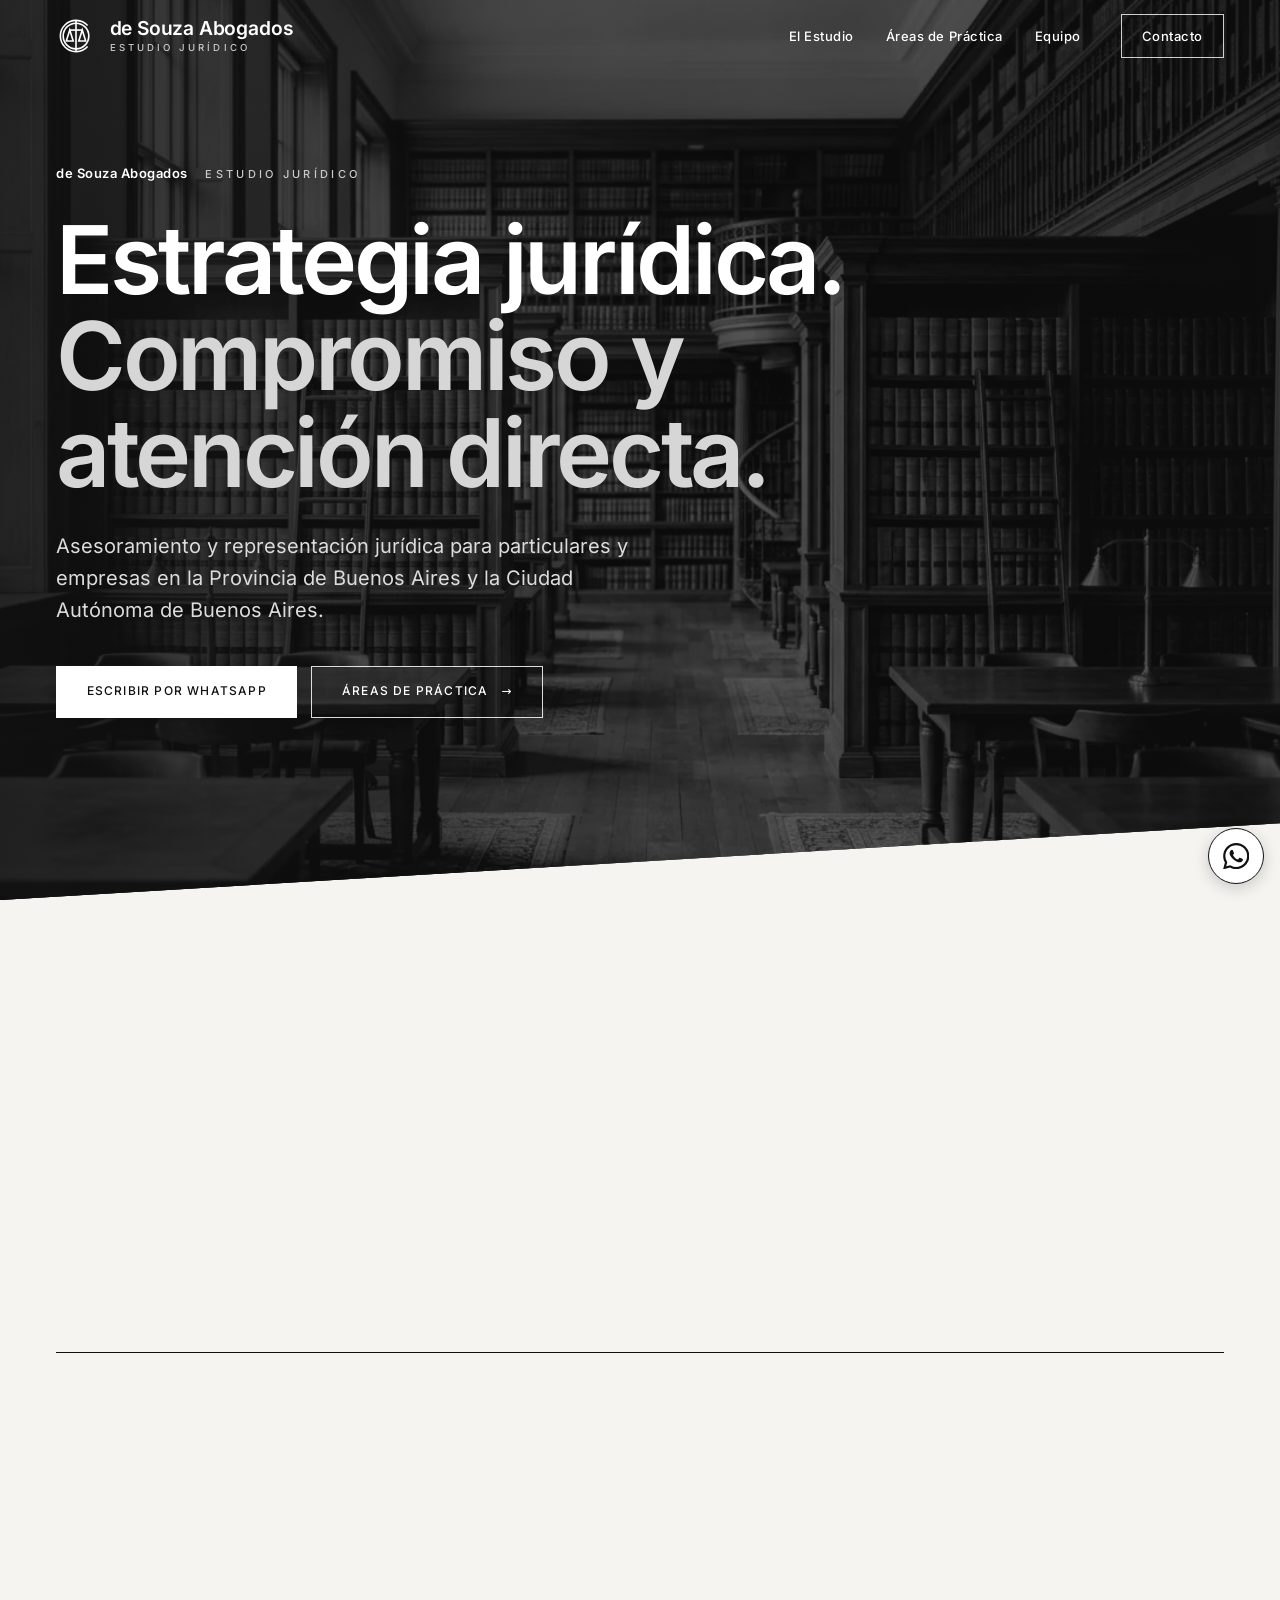
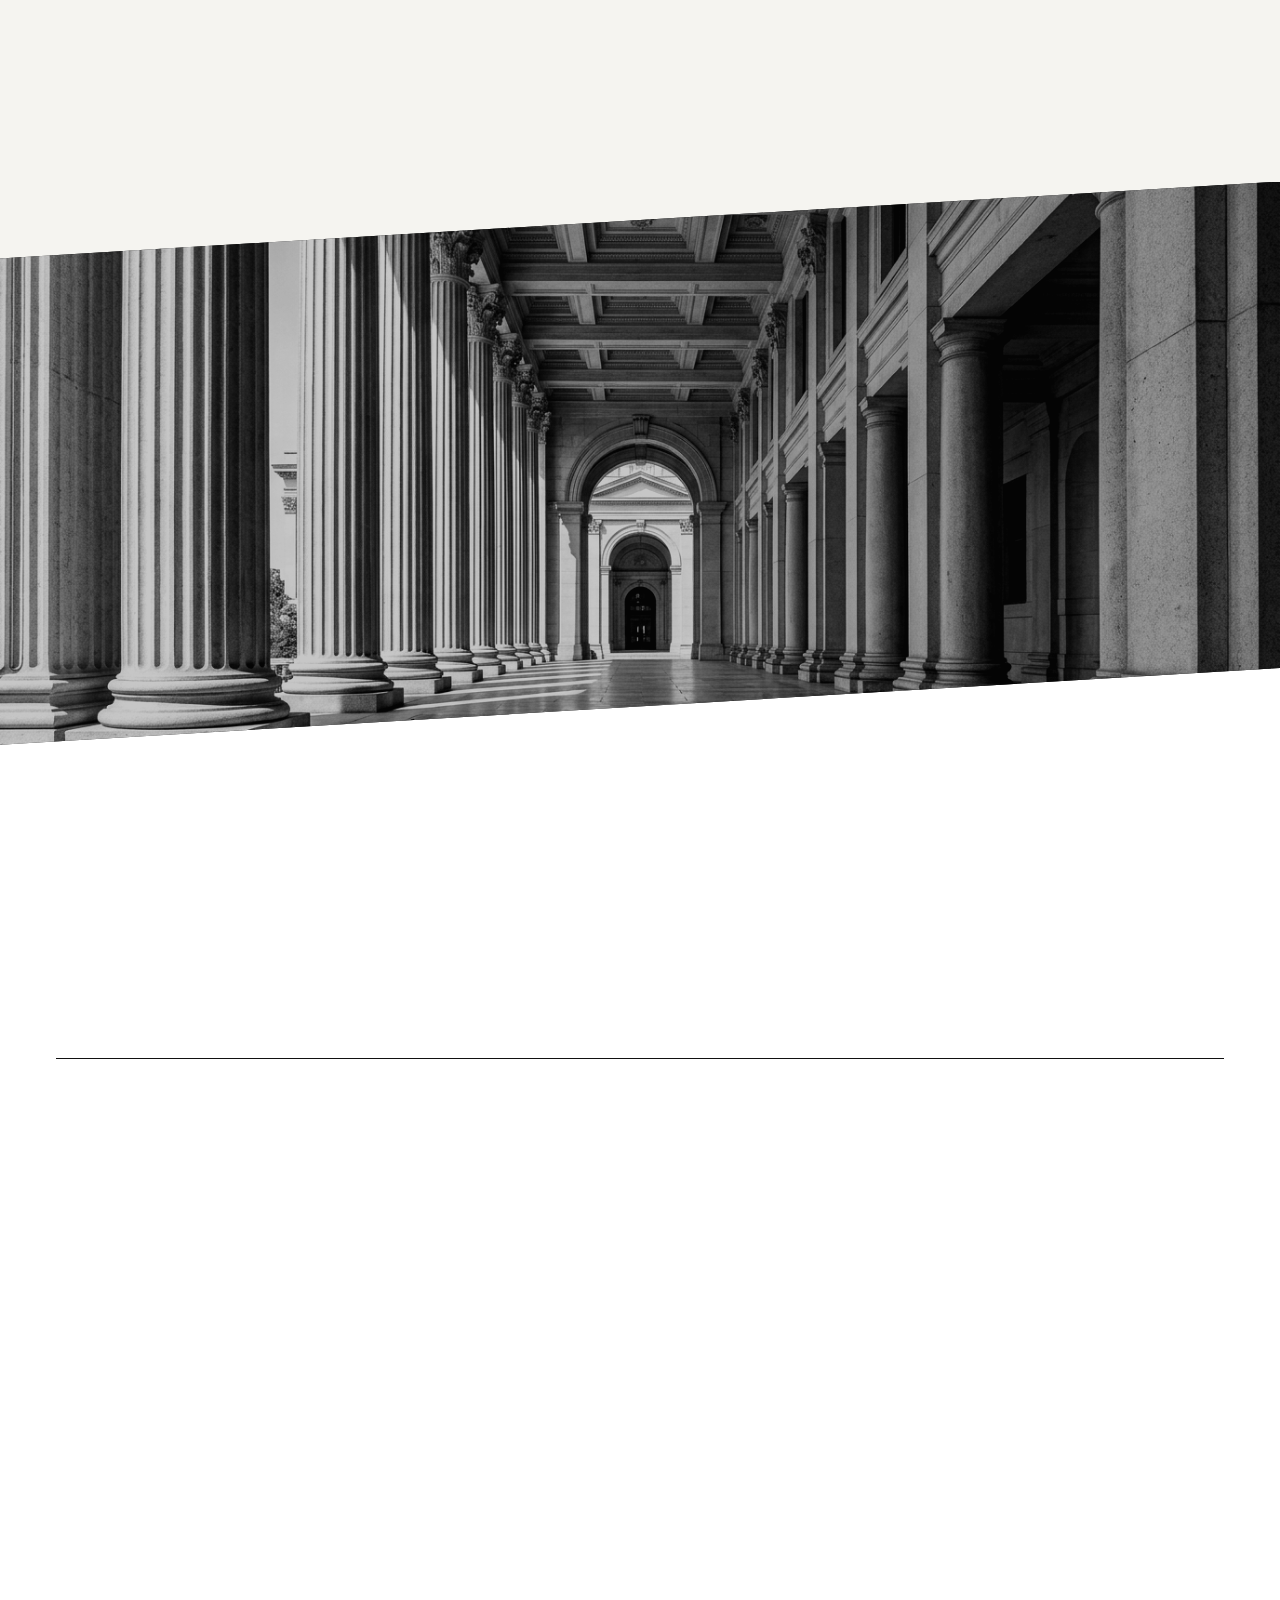
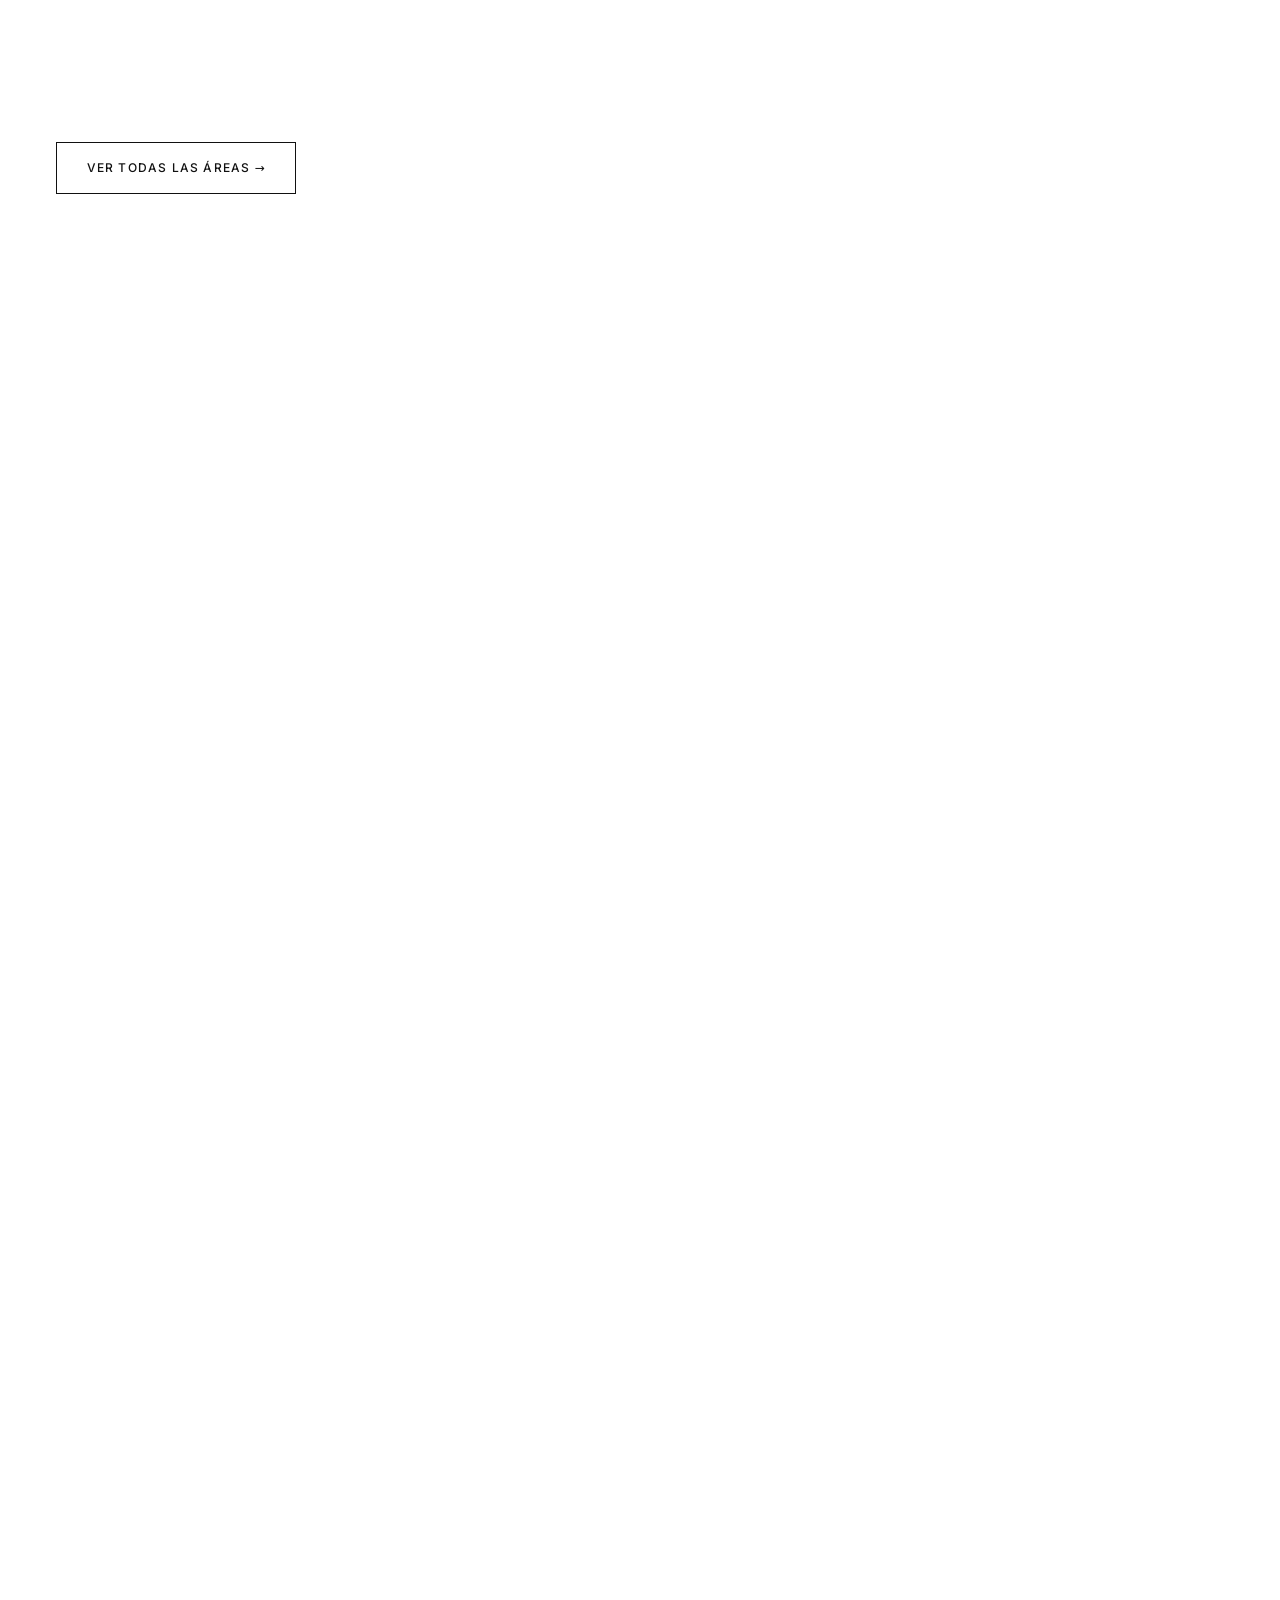
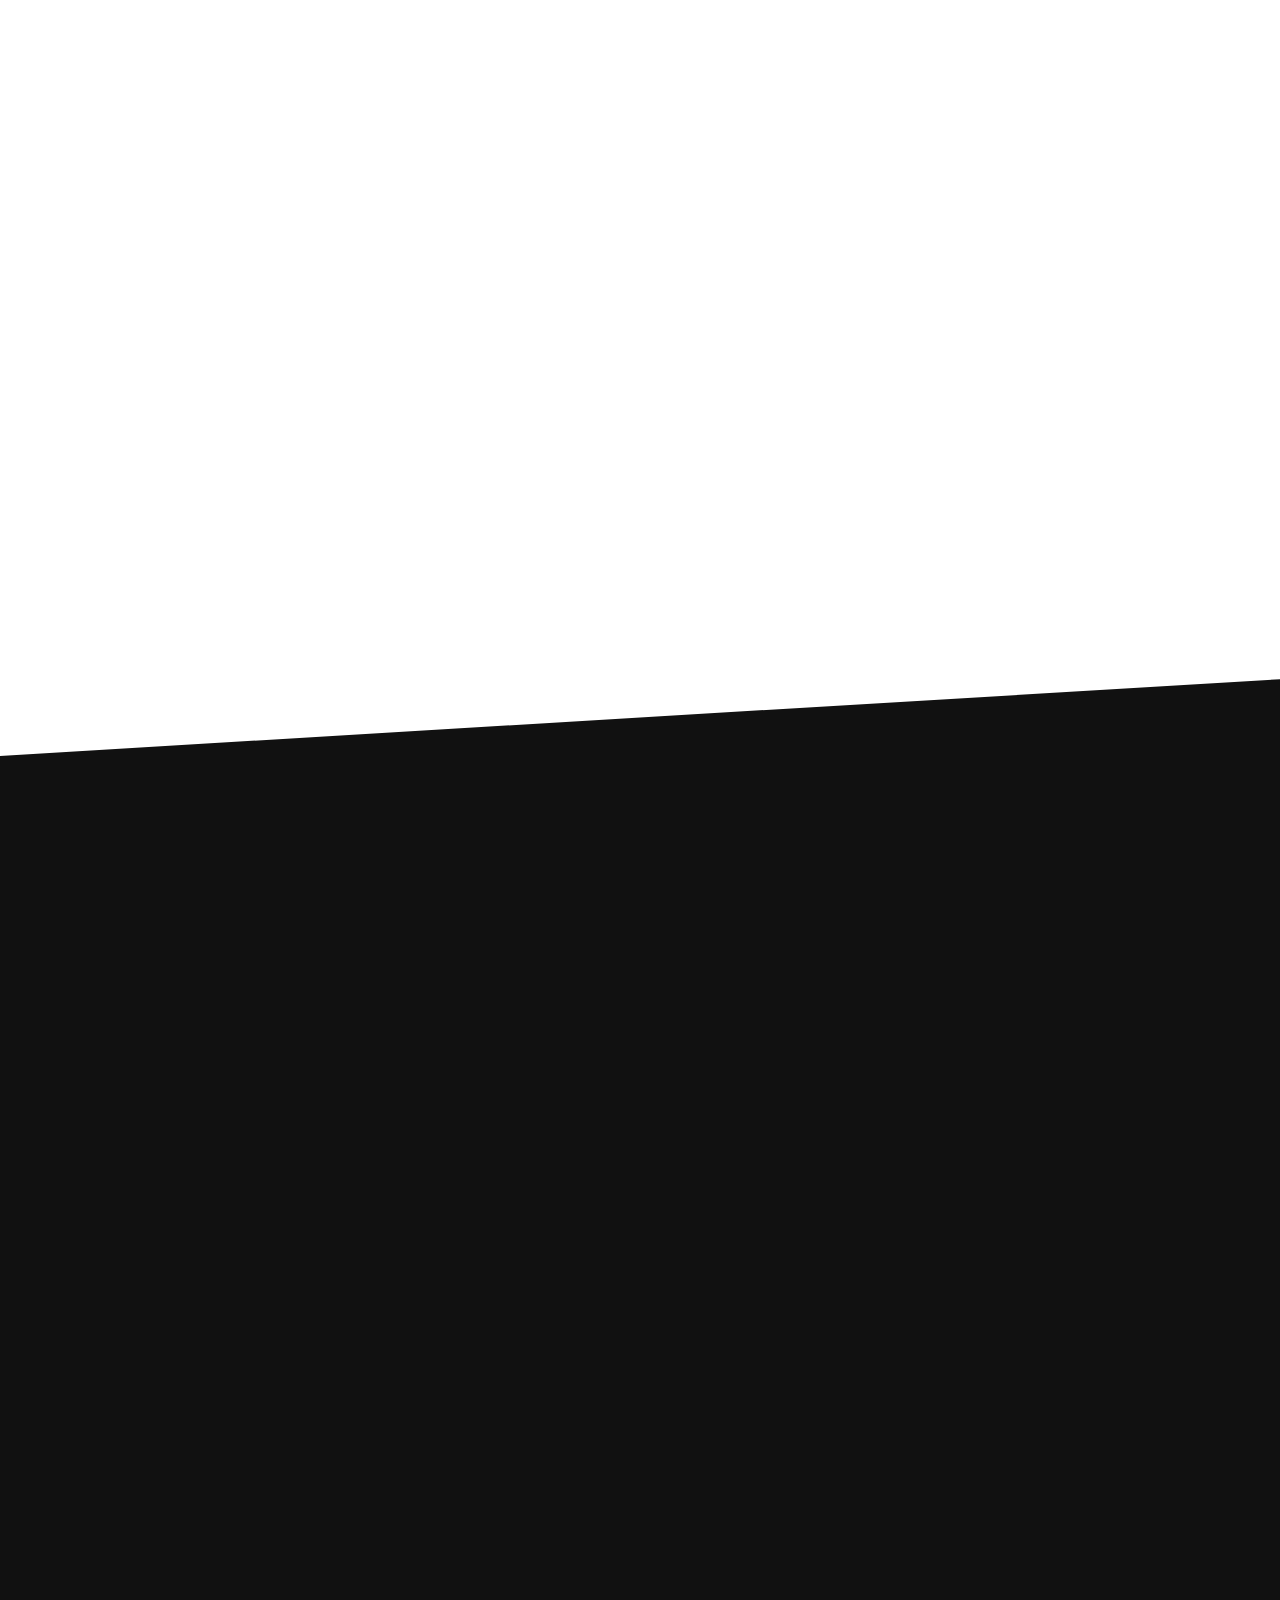
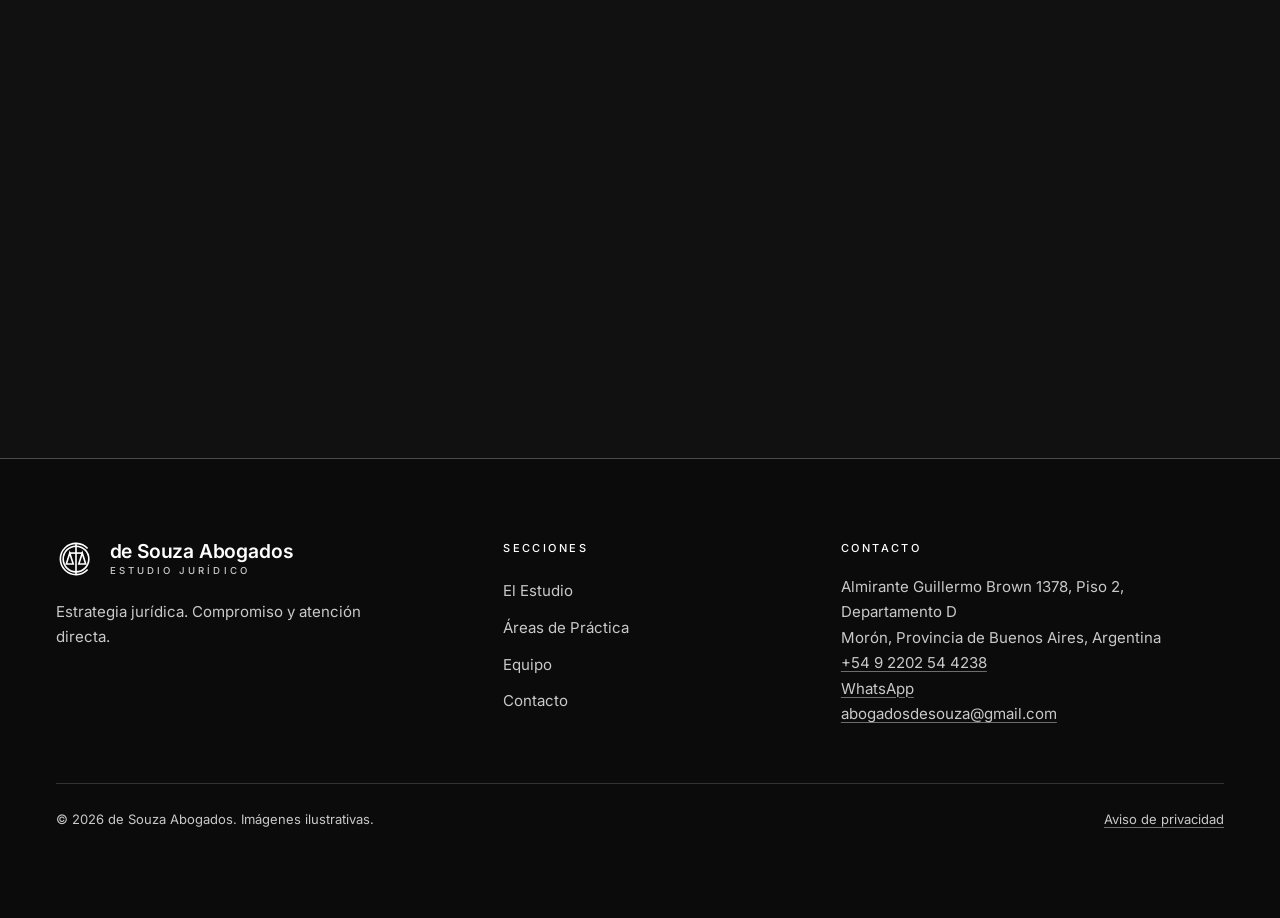
==== commit 10905421: "modificaciones" ====
--- a/index.html
+++ b/index.html
@@ -3,23 +3,21 @@
 <head>
   <meta charset="utf-8">
   <meta name="viewport" content="width=device-width, initial-scale=1">
-  <title>Sebastian de Souza | Abogado en Morón, Provincia de Buenos Aires</title>
-  <meta name="description" content="Sebastian de Souza, abogado en Morón. Asesoramiento jurídico para particulares, familias y empresas en la Provincia de Buenos Aires y la Ciudad Autónoma de Buenos Aires.">
+  <title>de Souza Abogados | Estudio jurídico en Morón, Provincia de Buenos Aires</title>
+  <meta name="description" content="de Souza Abogados, estudio jurídico en Morón. Asesoramiento y representación jurídica para particulares y empresas en la Provincia de Buenos Aires y la Ciudad Autónoma de Buenos Aires.">
   <meta http-equiv="Content-Security-Policy" content="default-src 'self'; script-src 'self'; style-src 'self'; img-src 'self' data:; font-src 'self'; connect-src 'self' https://formspree.io; frame-src https://www.google.com https://maps.google.com; form-action 'self'; base-uri 'self'; object-src 'none'">
   <meta name="referrer" content="strict-origin-when-cross-origin">
-  <meta name="theme-color" content="#ffffff">
-  <link rel="icon" href="data:,"><!-- PENDIENTE: reemplazar por favicon cuando exista un monograma o logotipo aprobado -->
+  <meta name="theme-color" content="#111111">
+  <link rel="icon" href="data:,"><!-- PENDIENTE: reemplazar por favicon cuando exista el logotipo definitivo -->
   <link rel="preload" href="assets/fonts/inter-var.woff2" as="font" type="font/woff2" crossorigin>
-  <link rel="preload" href="assets/fonts/cormorant-garamond-500.woff2" as="font" type="font/woff2" crossorigin>
-  <link rel="preload" as="image" href="assets/images/arquitectura-columnas-560.webp" media="(max-width: 959px)">
   <link rel="stylesheet" href="css/styles.css">
   <script src="js/init.js"></script>
 
   <meta property="og:type" content="website">
   <meta property="og:locale" content="es_AR">
-  <meta property="og:site_name" content="Sebastian de Souza — Abogado">
-  <meta property="og:title" content="Sebastian de Souza | Abogado en Morón">
-  <meta property="og:description" content="Compromiso jurídico. Atención personal. Asesoramiento jurídico para particulares, familias y empresas en la Provincia de Buenos Aires y la Ciudad Autónoma de Buenos Aires.">
+  <meta property="og:site_name" content="de Souza Abogados">
+  <meta property="og:title" content="de Souza Abogados | Estudio jurídico en Morón">
+  <meta property="og:description" content="Estrategia jurídica. Compromiso y atención directa. Asesoramiento y representación jurídica en la Provincia de Buenos Aires y la Ciudad Autónoma de Buenos Aires.">
   <meta name="twitter:card" content="summary_large_image">
   <!-- domain:start --><!-- domain:end -->
 
@@ -27,10 +25,10 @@
   {
     "@context": "https://schema.org",
     "@type": "LegalService",
-    "name": "Sebastian de Souza — Abogado",
-    "description": "Asesoramiento jurídico para particulares, familias y empresas.",
-    "telephone": "+5491141988876",
-    "email": "sebastiandesouza.abogado@gmail.com",
+    "name": "de Souza Abogados",
+    "description": "Estudio jurídico. Asesoramiento y representación jurídica para particulares y empresas.",
+    "telephone": "+5492202544238",
+    "email": "abogadosdesouza@gmail.com",
     "address": {
       "@type": "PostalAddress",
       "streetAddress": "Almirante Guillermo Brown 1378, Piso 2, Departamento D",
@@ -47,448 +45,314 @@
   <script src="js/main.js" defer></script>
 </head>
 <body>
-  <a class="skip-link" href="#inicio">Saltar al contenido</a>
+  <a class="skip-link" href="#estudio">Saltar al contenido</a>
 
   <header class="site-header">
     <div class="container site-header__inner">
-      <a class="brand" href="#inicio" aria-label="Sebastian de Souza, Abogado — Inicio">
-        <span class="brand__name">Sebastian de Souza</span>
-        <span class="brand__role">Abogado</span>
+      <a class="brand" href="#inicio" aria-label="de Souza Abogados, Estudio jurídico — Inicio">
+        <!-- LOGOTIPO OFICIAL vectorizado (assets/images/logo-estudio.jpg) -->
+        <span class="brand__mark" aria-hidden="true"><svg viewBox="0 0 64 64" fill="none" stroke="currentColor" stroke-width="2.6" stroke-linecap="butt" stroke-linejoin="miter"><path d="M50.58 15.27A25 25 0 1 0 50.58 48.73"/><circle cx="32" cy="32" r="20.5"/><line x1="32" y1="7" x2="32" y2="57"/><line x1="22" y1="22.5" x2="42" y2="22.5"/><polygon points="22,22.5 16.5,40 27.5,40"/><polygon points="42,22.5 36.5,40 47.5,40"/></svg></span>
+        <span class="brand__text">
+          <span class="brand__name">de Souza Abogados</span>
+          <span class="brand__role">Estudio jurídico</span>
+        </span>
       </a>
       <button class="nav-toggle" type="button" aria-expanded="false" aria-controls="site-nav" aria-label="Abrir menú de navegación">
         <span class="nav-toggle__bars" aria-hidden="true"></span>
       </button>
       <nav class="site-nav" id="site-nav" aria-label="Principal">
         <ul class="site-nav__list">
-          <li><a class="site-nav__link" href="#inicio" aria-current="page">Inicio</a></li>
-          <li><a class="site-nav__link" href="#areas">Áreas de práctica</a></li>
-          <li><a class="site-nav__link" href="#sobre-mi">Sobre mí</a></li>
-          <li><a class="site-nav__link" href="#equipo">Equipo profesional</a></li>
+          <li><a class="site-nav__link" href="#estudio">El Estudio</a></li>
+          <li><a class="site-nav__link" href="#areas">Áreas de Práctica</a></li>
+          <li><a class="site-nav__link" href="#equipo">Equipo</a></li>
           <li><a class="site-nav__link site-nav__link--cta" href="#contacto">Contacto</a></li>
         </ul>
       </nav>
     </div>
   </header>
 
-  <main id="contenido">
+  <main>
 
     <!-- 1. INICIO / PORTADA -->
     <section class="hero" id="inicio" aria-labelledby="titulo-portada">
+      <div class="hero__bg">
+        <img src="assets/images/biblioteca-juridica-1376.webp"
+             srcset="assets/images/biblioteca-juridica-800.webp 800w, assets/images/biblioteca-juridica-1376.webp 1376w"
+             sizes="100vw" width="1376" height="768" alt="" fetchpriority="high">
+      </div>
+      <div class="container hero__inner">
+        <p class="hero__brand">de Souza Abogados <span>Estudio jurídico</span></p>
+        <h1 id="titulo-portada">Estrategia jurídica. <span>Compromiso y atención directa.</span></h1>
+        <p class="hero__lead">Asesoramiento y representación jurídica para particulares y empresas en la Provincia de Buenos Aires y la Ciudad Autónoma de Buenos Aires.</p>
+        <div class="btn-row">
+          <a class="btn btn--primary" href="https://wa.me/5492202544238" target="_blank" rel="noopener noreferrer">Escribir por WhatsApp<span class="visually-hidden"> (se abre en una pestaña nueva)</span></a>
+          <a class="btn btn--secondary" href="#areas">Áreas de práctica <span class="btn__arrow" aria-hidden="true">→</span></a>
+        </div>
+      </div>
+    </section>
+
+    <!-- 2. EL ESTUDIO -->
+    <section class="section section--paper after-cut before-cut" id="estudio" aria-labelledby="titulo-estudio">
       <div class="container">
-        <div class="hero__grid">
-          <div class="hero__text">
-            <h1 class="hero__name" id="titulo-portada">
-              <span>Sebastian</span>
-              <span><span class="hero__name-de">de</span>Souza</span>
-              <span class="hero__role">ABOGADO</span>
-            </h1>
-            <p class="hero__tagline">Compromiso jurídico. Atención personal.</p>
-            <p class="hero__intro">Asesoramiento jurídico para particulares, familias y empresas, con un enfoque profesional, cercano y comprometido con las necesidades de cada cliente.</p>
-            <div class="btn-row">
-              <a class="btn btn--primary" href="#areas">Áreas de práctica</a>
-              <a class="btn btn--ghost" href="https://wa.me/5491141988876?text=Hola%20Sebastian%2C%20quisiera%20realizar%20una%20consulta." target="_blank" rel="noopener noreferrer">
-                <svg class="icon" aria-hidden="true"><use href="assets/icons/sprite.svg#whatsapp"></use></svg>
-                Contactar por WhatsApp<span class="visually-hidden"> (se abre en una pestaña nueva)</span>
-              </a>
-            </div>
-          </div>
-
-          <figure class="hero__media">
-            <div class="hero__media-frame">
-              <img src="assets/images/arquitectura-columnas-900.webp"
-                   srcset="assets/images/arquitectura-columnas-560.webp 560w, assets/images/arquitectura-columnas-900.webp 896w"
-                   sizes="(min-width: 960px) 40vw, 100vw"
-                   width="896" height="1200"
-                   alt="Galería de piedra clara con columnas y bóvedas, iluminada por luz natural"
-                   fetchpriority="high">
-            </div>
-            <figcaption>Imagen ilustrativa</figcaption>
-          </figure>
-        </div>
-
-        <dl class="hero__facts">
-          <div class="hero__fact">
-            <dt>Ámbito de actuación</dt>
-            <dd>Provincia de Buenos Aires y Ciudad Autónoma de Buenos Aires</dd>
-          </div>
-          <div class="hero__fact">
-            <dt>Domicilio profesional</dt>
-            <dd>Morón, Provincia de Buenos Aires</dd>
-          </div>
-          <div class="hero__fact">
-            <dt>Atención</dt>
-            <dd>Directa y personalizada</dd>
-          </div>
-        </dl>
+        <div class="section-head section-head--split reveal">
+          <div>
+            <p class="eyebrow">El Estudio</p>
+            <h2 id="titulo-estudio">Una firma jurídica seria, estratégica y cercana.</h2>
+          </div>
+          <p class="lead">Estudio jurídico con domicilio profesional en Morón, Provincia de Buenos Aires. Asesoramos y representamos a particulares y empresas, con atención directa.</p>
+        </div>
+
+        <ol class="pillars">
+          <li class="pillar reveal">
+            <span class="pillar__num">01</span>
+            <div>
+              <h3>Provincia de Buenos Aires y CABA</h3>
+              <p>Actuación en la Provincia de Buenos Aires y en la Ciudad Autónoma de Buenos Aires.</p>
+            </div>
+          </li>
+          <li class="pillar reveal">
+            <span class="pillar__num">02</span>
+            <div>
+              <h3>Particulares y empresas</h3>
+              <p>Asesoramiento y representación jurídica para quienes necesitan una respuesta profesional.</p>
+            </div>
+          </li>
+          <li class="pillar reveal">
+            <span class="pillar__num">03</span>
+            <div>
+              <h3>Estrategia jurídica</h3>
+              <p>Análisis particular de cada asunto antes de definir el camino a seguir.</p>
+            </div>
+          </li>
+          <li class="pillar reveal">
+            <span class="pillar__num">04</span>
+            <div>
+              <h3>Atención directa</h3>
+              <p>Compromiso profesional y trabajo conjunto interdisciplinario cuando el caso lo requiere.</p>
+            </div>
+          </li>
+        </ol>
       </div>
     </section>
 
-    <!-- 2. ÁREAS DE PRÁCTICA -->
-    <section class="section" id="areas" aria-labelledby="titulo-areas">
+    <!-- Separador fotográfico (blanco y negro, cortes diagonales) -->
+    <div class="photo-band" aria-hidden="true">
+      <img src="assets/images/arquitectura-columnata-hd.jpg" width="1920" height="1080" alt="" loading="lazy">
+    </div>
+
+    <!-- 3. ÁREAS DE PRÁCTICA -->
+    <section class="section section--areas after-cut" id="areas" aria-labelledby="titulo-areas">
       <div class="container">
-        <div class="split-head reveal">
-          <div>
-            <p class="eyebrow">Servicios jurídicos</p>
-            <h2 id="titulo-areas">Áreas de práctica</h2>
-          </div>
-          <p>Servicios jurídicos desde Morón para particulares, familias y empresas, con actuación en la Provincia de Buenos Aires y la Ciudad Autónoma de Buenos Aires. En cada área encontrará los servicios específicos y el acceso para coordinar una consulta.</p>
-        </div>
-
-        <!-- Índice rápido de anclas para navegar entre áreas -->
-        <nav class="area-toc reveal" aria-label="Índice de áreas de práctica">
-          <p class="area-toc__title">Explorar áreas</p>
-          <ul class="area-toc__list">
-            <li><a href="#danos-y-perjuicios">Daños y Perjuicios</a></li>
-            <li><a href="#civil-y-contractual">Civil y Contractual</a></li>
-            <li><a href="#comercial-y-societario">Comercial y Societario</a></li>
-            <li><a href="#consumidor">Consumidor</a></li>
-            <li><a href="#sucesorio">Sucesorio</a></li>
-            <li><a href="#familia">Familia</a></li>
-            <li><a href="#laboral">Laboral</a></li>
-            <li><a href="#propiedad-intelectual-y-marcas">Propiedad Intelectual y Marcas</a></li>
-            <li><a href="#penal">Penal</a></li>
-          </ul>
-        </nav>
-
-        <!-- Detalle de las nueve áreas de práctica -->
-        <div class="area-detail-list">
-
-          <article class="area reveal" id="danos-y-perjuicios" aria-labelledby="t-danos">
-            <header class="area__head">
-              <span class="area__num">01</span>
-              <h3 class="area__title" id="t-danos">Daños y Perjuicios</h3>
+        <div class="section-head reveal">
+          <p class="eyebrow">Áreas de Práctica</p>
+          <h2 id="titulo-areas">Áreas de práctica</h2>
+        </div>
+
+        <div class="area-list">
+          <article class="area-row reveal">
+            <span class="area-row__num">01</span>
+            <h3>Daños y Perjuicios</h3>
+            <p>Accidentes de tránsito, responsabilidad civil y reclamos indemnizatorios.</p>
+            <a class="text-link" href="#contacto" data-select-area="danos-y-perjuicios">Consultar <span class="btn__arrow" aria-hidden="true">→</span><span class="visually-hidden"> sobre Daños y Perjuicios</span></a>
+          </article>
+          <article class="area-row reveal">
+            <span class="area-row__num">02</span>
+            <h3>Derecho Civil y Contractual</h3>
+            <p>Contratos, obligaciones, incumplimientos y responsabilidad civil.</p>
+            <a class="text-link" href="#contacto" data-select-area="civil-y-contractual">Consultar <span class="btn__arrow" aria-hidden="true">→</span><span class="visually-hidden"> sobre Derecho Civil y Contractual</span></a>
+          </article>
+          <article class="area-row reveal">
+            <span class="area-row__num">03</span>
+            <h3>Derecho Sucesorio</h3>
+            <p>Sucesiones, declaratorias de herederos y cuestiones patrimoniales sucesorias.</p>
+            <a class="text-link" href="#contacto" data-select-area="sucesorio">Consultar <span class="btn__arrow" aria-hidden="true">→</span><span class="visually-hidden"> sobre Derecho Sucesorio</span></a>
+          </article>
+          <article class="area-row reveal">
+            <span class="area-row__num">04</span>
+            <h3>Derecho Comercial y Societario</h3>
+            <p>Contratos comerciales, sociedades y asesoramiento empresarial.</p>
+            <a class="text-link" href="#contacto" data-select-area="comercial-y-societario">Consultar <span class="btn__arrow" aria-hidden="true">→</span><span class="visually-hidden"> sobre Derecho Comercial y Societario</span></a>
+          </article>
+          <article class="area-row reveal">
+            <span class="area-row__num">05</span>
+            <h3>Propiedad Intelectual y Marcas</h3>
+            <p>Asesoramiento marcario, representación y gestiones vinculadas con marcas.</p>
+            <a class="text-link" href="#contacto" data-select-area="propiedad-intelectual-y-marcas">Consultar <span class="btn__arrow" aria-hidden="true">→</span><span class="visually-hidden"> sobre Propiedad Intelectual y Marcas</span></a>
+          </article>
+        </div>
+
+        <!-- Áreas complementarias: se despliegan con el botón "Ver todas las áreas" (visibles si no hay JavaScript) -->
+        <div class="areas-extra" id="areas-extra">
+          <div class="areas-extra__inner">
+            <div class="area-list area-list--extra">
+              <article class="area-row">
+                <span class="area-row__num">06</span>
+                <h3>Derecho del Consumidor</h3>
+                <p>Reclamos y defensa de consumidores y usuarios.</p>
+                <a class="text-link" href="#contacto" data-select-area="consumidor">Consultar <span class="btn__arrow" aria-hidden="true">→</span><span class="visually-hidden"> sobre Derecho del Consumidor</span></a>
+              </article>
+              <article class="area-row">
+                <span class="area-row__num">07</span>
+                <h3>Derecho de Familia</h3>
+                <p>Divorcios, alimentos y cuestiones patrimoniales y familiares.</p>
+                <a class="text-link" href="#contacto" data-select-area="familia">Consultar <span class="btn__arrow" aria-hidden="true">→</span><span class="visually-hidden"> sobre Derecho de Familia</span></a>
+              </article>
+              <article class="area-row">
+                <span class="area-row__num">08</span>
+                <h3>Derecho Laboral</h3>
+                <p>Despidos, indemnizaciones y reclamos laborales.</p>
+                <a class="text-link" href="#contacto" data-select-area="laboral">Consultar <span class="btn__arrow" aria-hidden="true">→</span><span class="visually-hidden"> sobre Derecho Laboral</span></a>
+              </article>
+              <article class="area-row">
+                <span class="area-row__num">09</span>
+                <h3>Derecho Penal</h3>
+                <p>Asesoramiento e intervención en asuntos penales específicos.</p>
+                <a class="text-link" href="#contacto" data-select-area="penal">Consultar <span class="btn__arrow" aria-hidden="true">→</span><span class="visually-hidden"> sobre Derecho Penal</span></a>
+              </article>
+            </div>
+          </div>
+        </div>
+
+        <div class="areas-more">
+          <button class="btn btn--outline" type="button" id="areas-toggle" aria-expanded="false" aria-controls="areas-extra" data-label-open="Ver todas las áreas →" data-label-close="Ver menos áreas ↑">Ver todas las áreas →</button>
+        </div>
+
+        <p class="legal-note reveal">La información de esta sección es general y orientativa. No constituye asesoramiento jurídico ni garantiza resultados: cada situación requiere un análisis particular.</p>
+      </div>
+    </section>
+
+    <!-- 4. EQUIPO PROFESIONAL -->
+    <section class="section section--equipo before-cut" id="equipo" aria-labelledby="titulo-equipo">
+      <div class="container">
+        <div class="section-head reveal">
+          <p class="eyebrow">Equipo</p>
+          <h2 id="titulo-equipo">Equipo profesional</h2>
+        </div>
+
+        <!--
+          FOTOGRAFÍAS (PENDIENTE): para incorporar una foto auténtica, agregar como primer hijo de <article class="person">:
+            <figure class="person__photo"><img src="assets/images/NOMBRE.webp" width="800" height="1000" alt="Nombre y profesión" loading="lazy"></figure>
+          y, en el bloque de Dirección, sumar la clase "person--with-photo". Las fotos se muestran en blanco y negro por CSS.
+        -->
+
+        <!-- Nivel 1 — Dirección -->
+        <div class="tier tier--director reveal">
+          <p class="tier__label">Dirección</p>
+          <article class="person person--director" aria-labelledby="perfil-sebastian">
+            <header class="person__head">
+              <h3 id="perfil-sebastian">Sebastian de Souza</h3>
+              <span class="person__role">Abogado — Director de de Souza Abogados</span>
             </header>
-            <div class="area__body">
-              <p class="area__desc">Asesoramiento y reclamos vinculados con daños sufridos a raíz de hechos de terceros, analizando responsabilidades y alcance de la reparación.</p>
-              <h4 class="area__list-title">Servicios</h4>
-              <ul class="service-list">
-                <li>Accidentes de tránsito</li>
-                <li>Responsabilidad civil</li>
-                <li>Reclamos indemnizatorios</li>
-                <li>Mala praxis</li>
-              </ul>
-              <a class="text-link" href="#contacto" data-select-area="danos-y-perjuicios">Consultar sobre esta área <svg aria-hidden="true"><use href="assets/icons/sprite.svg#arrow"></use></svg></a>
-            </div>
-          </article>
-
-          <article class="area reveal" id="civil-y-contractual" aria-labelledby="t-civil">
-            <header class="area__head">
-              <span class="area__num">02</span>
-              <h3 class="area__title" id="t-civil">Derecho Civil y Contractual</h3>
+            <div class="person__body">
+              <p>Dedicado al asesoramiento y representación de particulares y empresas, con actuación en Provincia de Buenos Aires y CABA. Su actividad se concentra principalmente en asuntos civiles, daños y perjuicios, contratos, derecho comercial y asesoramiento empresarial, con un enfoque estratégico y personalizado.</p>
+            </div>
+          </article>
+        </div>
+
+        <!-- Nivel 2 — Referentes senior -->
+        <div class="tier tier--senior">
+          <p class="tier__label reveal">Referentes senior</p>
+          <div class="tier__grid">
+            <article class="person person--senior reveal" aria-labelledby="perfil-pablo">
+              <header>
+                <h3 id="perfil-pablo">Dr. Pablo Daniel González</h3>
+                <span class="person__role">Abogado Senior — Referente profesional del estudio</span>
+              </header>
+              <div class="person__body">
+                <p>Profesional con más de 30 años de trayectoria en el ejercicio de la abogacía. Su experiencia constituye uno de los principales respaldos profesionales de de Souza Abogados. Interviene en distintas materias jurídicas, con especial referencia al Derecho Laboral. Su criterio, experiencia y trayectoria ocupan un lugar central dentro del estudio y de la formación profesional de su director.</p>
+              </div>
+            </article>
+            <article class="person person--senior reveal" aria-labelledby="perfil-paola">
+              <header>
+                <h3 id="perfil-paola">Dra. Paola Vanesa Corona</h3>
+                <span class="person__role">Abogada Senior — Referente profesional del estudio</span>
+              </header>
+              <div class="person__body">
+                <p>Profesional con más de 30 años de trayectoria en el ejercicio de la abogacía. Su experiencia y conocimiento constituyen otro de los principales respaldos profesionales del estudio. Desarrolla su actividad en distintas materias jurídicas, con especial dedicación al Derecho de Familia.</p>
+              </div>
+            </article>
+          </div>
+        </div>
+
+        <!-- Nivel 3 — Profesionales asociados -->
+        <div class="tier tier--assoc">
+          <p class="tier__label reveal">Profesionales asociados</p>
+          <div class="tier__grid">
+            <article class="person person--assoc reveal" aria-labelledby="perfil-lautaro">
+              <header>
+                <h3 id="perfil-lautaro">Dr. Lautaro Gastón Castro Suárez</h3>
+                <span class="person__role">Abogado — Derecho Penal</span>
+              </header>
+              <p class="person__body">Profesional cuya actividad se encuentra principalmente orientada a asuntos vinculados con el Derecho Penal.</p>
+            </article>
+            <article class="person person--assoc reveal" aria-labelledby="perfil-silvina">
+              <header>
+                <h3 id="perfil-silvina">Dra. Silvina Hebe Correa</h3>
+                <span class="person__role">Abogada</span>
+              </header>
+              <p class="person__body">Profesional vinculada especialmente con cuestiones documentales y temas relacionados con la actividad notarial.</p>
+            </article>
+          </div>
+        </div>
+
+        <!-- Nivel 4 — Colaboración interdisciplinaria -->
+        <div class="tier tier--interdisc reveal">
+          <p class="tier__label">Colaboración interdisciplinaria</p>
+          <article class="person person--interdisc" aria-labelledby="perfil-oriana">
+            <header>
+              <h3 id="perfil-oriana">Lic. Oriana Belén Albornoz</h3>
+              <span class="person__role">Licenciada en Psicología — Universidad de Buenos Aires (UBA)</span>
             </header>
-            <div class="area__body">
-              <p class="area__desc">Asesoramiento en la redacción y revisión de acuerdos, y en los conflictos que se presentan cuando lo pactado no se cumple.</p>
-              <h4 class="area__list-title">Servicios</h4>
-              <ul class="service-list">
-                <li>Redacción y revisión de contratos</li>
-                <li>Incumplimientos contractuales</li>
-                <li>Responsabilidad contractual</li>
-                <li>Asesoramiento jurídico civil</li>
-              </ul>
-              <a class="text-link" href="#contacto" data-select-area="civil-y-contractual">Consultar sobre esta área <svg aria-hidden="true"><use href="assets/icons/sprite.svg#arrow"></use></svg></a>
-            </div>
-          </article>
-
-          <article class="area reveal" id="comercial-y-societario" aria-labelledby="t-comercial">
-            <header class="area__head">
-              <span class="area__num">03</span>
-              <h3 class="area__title" id="t-comercial">Derecho Comercial y Societario</h3>
-            </header>
-            <div class="area__body">
-              <p class="area__desc">Asesoramiento jurídico para personas y empresas en la organización de sociedades y en los acuerdos que regulan su actividad.</p>
-              <h4 class="area__list-title">Servicios</h4>
-              <ul class="service-list">
-                <li>Contratos societarios</li>
-                <li>Constitución y organización de sociedades</li>
-                <li>Asesoramiento jurídico empresarial</li>
-              </ul>
-              <a class="text-link" href="#contacto" data-select-area="comercial-y-societario">Consultar sobre esta área <svg aria-hidden="true"><use href="assets/icons/sprite.svg#arrow"></use></svg></a>
-            </div>
-          </article>
-
-          <article class="area reveal" id="consumidor" aria-labelledby="t-consumidor">
-            <header class="area__head">
-              <span class="area__num">04</span>
-              <h3 class="area__title" id="t-consumidor">Derecho del Consumidor</h3>
-            </header>
-            <div class="area__body">
-              <p class="area__desc">Defensa de quienes contratan bienes y servicios frente a incumplimientos de proveedores.</p>
-              <h4 class="area__list-title">Servicios</h4>
-              <ul class="service-list">
-                <li>Reclamos contra proveedores</li>
-                <li>Incumplimientos en la contratación de bienes y servicios</li>
-                <li>Defensa de consumidores y usuarios</li>
-              </ul>
-              <a class="text-link" href="#contacto" data-select-area="consumidor">Consultar sobre esta área <svg aria-hidden="true"><use href="assets/icons/sprite.svg#arrow"></use></svg></a>
-            </div>
-          </article>
-
-          <article class="area reveal" id="sucesorio" aria-labelledby="t-sucesorio">
-            <header class="area__head">
-              <span class="area__num">05</span>
-              <h3 class="area__title" id="t-sucesorio">Derecho Sucesorio</h3>
-            </header>
-            <div class="area__body">
-              <p class="area__desc">Acompañamiento en los trámites que siguen al fallecimiento de una persona, para ordenar la transmisión de sus bienes.</p>
-              <h4 class="area__list-title">Servicios</h4>
-              <ul class="service-list">
-                <li>Sucesiones ab intestato y testamentarias</li>
-                <li>Declaratorias de herederos</li>
-                <li>Trámites sucesorios</li>
-              </ul>
-              <a class="text-link" href="#contacto" data-select-area="sucesorio">Consultar sobre esta área <svg aria-hidden="true"><use href="assets/icons/sprite.svg#arrow"></use></svg></a>
-            </div>
-          </article>
-
-          <article class="area reveal" id="familia" aria-labelledby="t-familia">
-            <header class="area__head">
-              <span class="area__num">06</span>
-              <h3 class="area__title" id="t-familia">Derecho de Familia</h3>
-            </header>
-            <div class="area__body">
-              <p class="area__desc">Asesoramiento en situaciones familiares que requieren definiciones legales, personales y patrimoniales.</p>
-              <h4 class="area__list-title">Servicios</h4>
-              <ul class="service-list">
-                <li>Divorcios</li>
-                <li>Alimentos</li>
-                <li>Cuestiones patrimoniales y familiares</li>
-              </ul>
-              <a class="text-link" href="#contacto" data-select-area="familia">Consultar sobre esta área <svg aria-hidden="true"><use href="assets/icons/sprite.svg#arrow"></use></svg></a>
-            </div>
-          </article>
-
-          <article class="area reveal" id="laboral" aria-labelledby="t-laboral">
-            <header class="area__head">
-              <span class="area__num">07</span>
-              <h3 class="area__title" id="t-laboral">Derecho Laboral</h3>
-            </header>
-            <div class="area__body">
-              <p class="area__desc">Asesoramiento y reclamos en conflictos derivados de la relación de trabajo.</p>
-              <h4 class="area__list-title">Servicios</h4>
-              <ul class="service-list">
-                <li>Despidos</li>
-                <li>Indemnizaciones</li>
-                <li>Reclamos laborales</li>
-              </ul>
-              <a class="text-link" href="#contacto" data-select-area="laboral">Consultar sobre esta área <svg aria-hidden="true"><use href="assets/icons/sprite.svg#arrow"></use></svg></a>
-            </div>
-          </article>
-
-          <article class="area reveal" id="propiedad-intelectual-y-marcas" aria-labelledby="t-marcas">
-            <header class="area__head">
-              <span class="area__num">08</span>
-              <h3 class="area__title" id="t-marcas">Propiedad Intelectual y Marcas</h3>
-            </header>
-            <div class="area__body">
-              <p class="area__desc">Asesoramiento y representación en cuestiones relacionadas con marcas.</p>
-              <h4 class="area__list-title">Servicios</h4>
-              <ul class="service-list">
-                <li>Asesoramiento en materia marcaria</li>
-                <li>Representación y gestiones vinculadas con marcas</li>
-              </ul>
-              <a class="text-link" href="#contacto" data-select-area="propiedad-intelectual-y-marcas">Consultar sobre esta área <svg aria-hidden="true"><use href="assets/icons/sprite.svg#arrow"></use></svg></a>
-            </div>
-          </article>
-
-          <article class="area reveal" id="penal" aria-labelledby="t-penal">
-            <header class="area__head">
-              <span class="area__num">09</span>
-              <h3 class="area__title" id="t-penal">Derecho Penal</h3>
-            </header>
-            <div class="area__body">
-              <p class="area__desc">Intervención profesional en asuntos penales específicos, previa evaluación de cada situación.</p>
-              <h4 class="area__list-title">Servicio</h4>
-              <ul class="service-list">
-                <li>Asesoramiento e intervención en asuntos penales específicos</li>
-              </ul>
-              <a class="text-link" href="#contacto" data-select-area="penal">Consultar sobre esta área <svg aria-hidden="true"><use href="assets/icons/sprite.svg#arrow"></use></svg></a>
-            </div>
-          </article>
-
-        </div>
-
-        <p class="legal-note reveal">La información de esta sección es general y orientativa. No constituye asesoramiento jurídico ni garantiza resultados: cada situación requiere un análisis particular.</p>
+            <div class="person__body">
+              <p>Psicóloga particular y profesional colaboradora de de Souza Abogados. Realiza evaluaciones psicológicas, informes profesionales y pericias psicológicas privadas, especialmente en asuntos de daños y perjuicios y responsabilidad civil, aportando una perspectiva interdisciplinaria al estudio.</p>
+              <p class="person__note">La colaboración interdisciplinaria complementa el trabajo jurídico y no implica garantía de resultado alguno.</p>
+            </div>
+          </article>
+        </div>
       </div>
     </section>
 
-    <!-- 3. SOBRE MÍ -->
-    <section class="section section--paper" id="sobre-mi" aria-labelledby="titulo-sobre-mi">
+    <!-- 5. CONTACTO -->
+    <section class="section is-dark contact" id="contacto" aria-labelledby="titulo-contacto">
       <div class="container">
-        <div class="reveal">
-          <p class="eyebrow">Abogado independiente</p>
-          <h2 id="titulo-sobre-mi">Sobre mí</h2>
-        </div>
-
-        <div class="about-grid">
-          <div class="about-text reveal">
-            <p class="lead">Soy Sebastian de Souza, abogado, y desarrollo mi actividad profesional brindando asesoramiento y representación jurídica a particulares y empresas.</p>
-            <p>Mi trabajo se orienta a ofrecer una atención directa y personalizada, procurando comprender las necesidades de cada persona y abordar cada asunto con responsabilidad, compromiso y criterio profesional.</p>
-            <p>Mi actividad comprende asuntos civiles, daños y perjuicios, contratos, sucesiones y asesoramiento jurídico empresarial, entre otras áreas del derecho.</p>
-            <p>Desarrollo mi actividad con actuación en la Provincia de Buenos Aires y la Ciudad Autónoma de Buenos Aires.</p>
-            <p class="section__cta"><a class="text-link" href="#contacto">Iniciar una consulta <svg aria-hidden="true"><use href="assets/icons/sprite.svg#arrow"></use></svg></a></p>
-          </div>
-
-          <aside class="about-aside reveal" aria-label="Datos profesionales de Sebastian de Souza">
-            <!--
-              FOTOGRAFÍA PROFESIONAL (PENDIENTE): cuando exista una fotografía auténtica, insertar aquí:
-              <figure class="portrait"><img src="assets/images/sebastian-de-souza.webp" width="800" height="1000"
-                alt="Sebastian de Souza, abogado" loading="lazy"></figure>
-              El diseño ya contempla la columna; no hace falta modificar estilos.
-            -->
-            <dl class="fact-list">
-              <div>
-                <dt>Profesión</dt>
-                <dd>Abogado</dd>
-              </div>
-              <div>
+        <div class="contact-grid">
+
+          <div class="contact-data reveal">
+            <p class="eyebrow">Consultas</p>
+            <h2 id="titulo-contacto">Contacto</h2>
+            <dl class="contact-list">
+              <div class="contact-item">
+                <dt>Teléfono / WhatsApp</dt>
+                <dd>+54 9 2202 54 4238
+                  <span class="contact-item__links">
+                    <a href="https://wa.me/5492202544238" target="_blank" rel="noopener noreferrer">WhatsApp<span class="visually-hidden"> (se abre en una pestaña nueva)</span></a>
+                    <a href="tel:+5492202544238">Llamar</a>
+                  </span>
+                </dd>
+              </div>
+              <div class="contact-item">
+                <dt>Correo electrónico</dt>
+                <dd><a href="mailto:abogadosdesouza@gmail.com">abogadosdesouza@gmail.com</a></dd>
+              </div>
+              <div class="contact-item">
+                <dt>Domicilio profesional</dt>
+                <dd><address>Almirante Guillermo Brown 1378, Piso 2, Departamento D<br>Morón, Provincia de Buenos Aires, Argentina</address></dd>
+              </div>
+              <div class="contact-item">
                 <dt>Ámbito de actuación</dt>
                 <dd>Provincia de Buenos Aires y Ciudad Autónoma de Buenos Aires</dd>
               </div>
-              <div>
-                <dt>Domicilio profesional</dt>
-                <dd>Almirante Guillermo Brown 1378, Piso 2, Departamento D, Morón, Provincia de Buenos Aires</dd>
-              </div>
-              <div>
-                <dt>Atención</dt>
-                <dd>Directa y personalizada</dd>
-              </div>
             </dl>
-          </aside>
-        </div>
-
-        <figure class="image-band reveal">
-          <img src="assets/images/despacho-sobrio-1264.webp"
-               srcset="assets/images/despacho-sobrio-800.webp 800w, assets/images/despacho-sobrio-1264.webp 1264w"
-               sizes="(min-width: 1200px) 1180px, 100vw"
-               width="1264" height="848" loading="lazy"
-               alt="Escritorio de madera junto a una ventana con cortinas claras y luz natural">
-          <figcaption>Imagen ilustrativa</figcaption>
-        </figure>
-      </div>
-    </section>
-
-    <!-- 4. EQUIPO PROFESIONAL -->
-    <section class="section" id="equipo" aria-labelledby="titulo-equipo">
-      <div class="container">
-        <div class="split-head reveal">
-          <div>
-            <p class="eyebrow">Colaboración interdisciplinaria</p>
-            <h2 id="titulo-equipo">Equipo profesional</h2>
-          </div>
-          <p>Ejercicio independiente del derecho, con la colaboración de otros profesionales cuando el asunto lo requiere.</p>
-        </div>
-
-        <div class="team-profiles">
-          <!--
-            FOTOGRAFÍAS (PENDIENTE): para incorporar una foto auténtica, reemplazar el contenido de
-            <div class="profile__media"> por:
-            <img src="assets/images/NOMBRE.webp" width="800" height="1000" alt="Nombre y profesión" loading="lazy">
-          -->
-          <article class="profile reveal" aria-labelledby="perfil-sebastian">
-            <div class="profile__media" aria-hidden="true">
-              <span class="profile__initials">S<i>d</i>S</span>
-            </div>
-            <div class="profile__body">
-              <span class="profile__discipline">Derecho</span>
-              <h3 class="profile__name" id="perfil-sebastian">Sebastian de Souza</h3>
-              <span class="profile__role">Abogado</span>
-              <p>Profesional dedicado al asesoramiento y representación jurídica de particulares y empresas, con actuación en la Provincia de Buenos Aires y la Ciudad Autónoma de Buenos Aires.</p>
-              <p>Su actividad comprende principalmente asuntos civiles, daños y perjuicios, contratos, sucesiones y asesoramiento jurídico empresarial, entre otras áreas del derecho.</p>
-              <p>El ejercicio profesional se desarrolla con un enfoque personalizado, procurando brindar a cada cliente una atención directa, responsable y comprometida.</p>
-            </div>
-          </article>
-
-          <article class="profile reveal" aria-labelledby="perfil-oriana">
-            <div class="profile__media" aria-hidden="true">
-              <span class="profile__initials">O<i>b</i>A</span>
-            </div>
-            <div class="profile__body">
-              <span class="profile__discipline">Psicología · Colaboración con el estudio</span>
-              <h3 class="profile__name" id="perfil-oriana">Oriana Belén Albornoz</h3>
-              <span class="profile__role">Licenciada en Psicología — Universidad de Buenos Aires (UBA)</span>
-              <p>Colabora con el estudio jurídico mediante la realización de evaluaciones psicológicas, informes profesionales y pericias psicológicas privadas, especialmente en aquellos asuntos donde resulta necesario abordar cuestiones vinculadas con la salud psicológica de las personas.</p>
-              <p>Su intervención permite complementar el trabajo jurídico desde una perspectiva interdisciplinaria, particularmente en asuntos de daños y perjuicios y responsabilidad civil.</p>
-              <p>Su presentación profesional contempla, además, su actividad como psicóloga particular, que no se limita a la colaboración con el estudio jurídico.</p>
-            </div>
-          </article>
-        </div>
-
-        <p class="legal-note reveal">Sebastian de Souza ejerce la abogacía de forma independiente. La colaboración interdisciplinaria complementa el trabajo jurídico y no implica garantía de resultado alguno. Oriana Belén Albornoz es psicóloga; no presta asesoramiento ni representación jurídica.</p>
-      </div>
-    </section>
-
-    <!-- 5. CONTACTO Y FORMULARIO -->
-    <section class="section section--paper" id="contacto" aria-labelledby="titulo-contacto">
-      <div class="container">
-        <div class="reveal">
-          <p class="eyebrow">Consultas</p>
-          <h2 id="titulo-contacto">Contacto</h2>
-          <p class="lead">Atención directa y personalizada en el estudio de Morón. Elija la vía que le resulte más cómoda.</p>
-        </div>
-
-        <div class="contact-grid">
-
-          <div class="contact-data reveal">
-            <h3 class="visually-hidden">Datos de contacto</h3>
-            <dl class="contact-list">
-              <div class="contact-item">
-                <svg class="icon" aria-hidden="true"><use href="assets/icons/sprite.svg#phone"></use></svg>
-                <div>
-                  <dt>Teléfono</dt>
-                  <dd><a href="tel:+5491141988876">11 4198-8876</a></dd>
-                </div>
-              </div>
-              <div class="contact-item">
-                <svg class="icon" aria-hidden="true"><use href="assets/icons/sprite.svg#whatsapp"></use></svg>
-                <div>
-                  <dt>WhatsApp</dt>
-                  <dd><a href="https://wa.me/5491141988876?text=Hola%20Sebastian%2C%20quisiera%20realizar%20una%20consulta." target="_blank" rel="noopener noreferrer">11 4198-8876<span class="visually-hidden"> (se abre en una pestaña nueva)</span></a></dd>
-                </div>
-              </div>
-              <div class="contact-item">
-                <svg class="icon" aria-hidden="true"><use href="assets/icons/sprite.svg#mail"></use></svg>
-                <div>
-                  <dt>Correo electrónico</dt>
-                  <dd><a href="mailto:sebastiandesouza.abogado@gmail.com">sebastiandesouza.abogado@gmail.com</a></dd>
-                </div>
-              </div>
-              <div class="contact-item">
-                <svg class="icon" aria-hidden="true"><use href="assets/icons/sprite.svg#pin"></use></svg>
-                <div>
-                  <dt>Domicilio profesional</dt>
-                  <dd><address>Almirante Guillermo Brown 1378, Piso 2, Departamento D<br>Morón, Provincia de Buenos Aires, Argentina</address></dd>
-                </div>
-              </div>
-              <div class="contact-item">
-                <svg class="icon" aria-hidden="true"><use href="assets/icons/sprite.svg#scope"></use></svg>
-                <div>
-                  <dt>Ámbito de actuación</dt>
-                  <dd>Provincia de Buenos Aires y Ciudad Autónoma de Buenos Aires</dd>
-                </div>
-              </div>
-            </dl>
-
-            <div class="btn-row">
-              <a class="btn btn--primary" href="https://wa.me/5491141988876?text=Hola%20Sebastian%2C%20quisiera%20realizar%20una%20consulta." target="_blank" rel="noopener noreferrer">
-                <svg class="icon" aria-hidden="true"><use href="assets/icons/sprite.svg#whatsapp"></use></svg>
-                Escribir por WhatsApp<span class="visually-hidden"> (se abre en una pestaña nueva)</span>
-              </a>
-              <a class="btn btn--ghost" href="tel:+5491141988876">
-                <svg class="icon" aria-hidden="true"><use href="assets/icons/sprite.svg#phone"></use></svg>
-                Llamar
-              </a>
-            </div>
 
             <div class="map">
-              <h3 class="map__title">Ubicación</h3>
               <div class="map__frame" data-map-src="https://www.google.com/maps?q=Almirante%20Guillermo%20Brown%201378%2C%20Mor%C3%B3n%2C%20Provincia%20de%20Buenos%20Aires%2C%20Argentina&amp;output=embed">
                 <div class="map__placeholder">
                   <p>Almirante Guillermo Brown 1378, Morón. El mapa se carga solo si usted lo solicita; al hacerlo, su navegador se conecta con Google.</p>
-                  <button class="btn btn--ghost" type="button" data-map-load hidden>Cargar mapa</button>
+                  <button class="btn btn--secondary" type="button" data-map-load hidden>Cargar mapa</button>
                 </div>
               </div>
               <p class="map__links">
-                <a class="text-link" href="https://www.google.com/maps/search/?api=1&amp;query=Almirante%20Guillermo%20Brown%201378%2C%20Mor%C3%B3n%2C%20Provincia%20de%20Buenos%20Aires%2C%20Argentina" target="_blank" rel="noopener noreferrer">Abrir en Google Maps<span class="visually-hidden"> (se abre en una pestaña nueva)</span> <svg aria-hidden="true"><use href="assets/icons/sprite.svg#arrow"></use></svg></a>
+                <a class="text-link" href="https://www.google.com/maps/search/?api=1&amp;query=Almirante%20Guillermo%20Brown%201378%2C%20Mor%C3%B3n%2C%20Provincia%20de%20Buenos%20Aires%2C%20Argentina" target="_blank" rel="noopener noreferrer">Abrir en Google Maps <span class="btn__arrow" aria-hidden="true">→</span><span class="visually-hidden"> (se abre en una pestaña nueva)</span></a>
               </p>
             </div>
           </div>
@@ -497,9 +361,9 @@
             <h3>Enviar una consulta</h3>
             <p class="form-intro">Cuéntenos brevemente de qué se trata y nos comunicaremos con usted. Por favor, no incluya números de documento, datos bancarios, documentación judicial ni información sensible en este formulario.</p>
 
-            <p class="form-nojs form-status form-status--info is-visible" hidden>
+            <p class="form-nojs">
               <strong>El formulario requiere JavaScript.</strong>
-              Puede escribirnos por <a href="mailto:sebastiandesouza.abogado@gmail.com">correo electrónico</a> o por <a href="https://wa.me/5491141988876" target="_blank" rel="noopener noreferrer">WhatsApp</a>.
+              Puede escribirnos por <a href="mailto:abogadosdesouza@gmail.com">correo electrónico</a> o por <a href="https://wa.me/5492202544238" target="_blank" rel="noopener noreferrer">WhatsApp</a>.
             </p>
 
             <!--
@@ -508,33 +372,31 @@
               valida los datos pero NO envía nada ni muestra confirmación de éxito. Ver README → Formulario.
             -->
             <form class="form" id="consulta-form" method="post" novalidate data-endpoint="">
-              <p class="form__note">Todos los campos son obligatorios, salvo el motivo de la consulta.</p>
-
               <div class="field">
-                <label class="field__label" for="f-name">Nombre y apellido</label>
+                <label class="field__label" for="f-name">Nombre</label>
                 <input type="text" id="f-name" name="name" autocomplete="name" required aria-describedby="error-name" maxlength="120">
                 <p class="field__error" id="error-name" aria-live="polite"></p>
               </div>
 
               <div class="field">
-                <label class="field__label" for="f-contact">Correo electrónico o teléfono de contacto</label>
+                <label class="field__label" for="f-contact">Teléfono o email</label>
                 <input type="text" id="f-contact" name="contact" autocomplete="email" inputmode="email" required aria-describedby="hint-contact error-contact" maxlength="120">
                 <p class="field__hint" id="hint-contact">Indique la vía por la que prefiere que le respondamos.</p>
                 <p class="field__error" id="error-contact" aria-live="polite"></p>
               </div>
 
               <div class="field">
-                <label class="field__label" for="f-topic">Motivo general de la consulta <span class="field__optional">(opcional)</span></label>
+                <label class="field__label" for="f-topic">Área de consulta <span class="field__optional">(opcional)</span></label>
                 <select id="f-topic" name="topic">
                   <option value="">Prefiero no indicarlo</option>
                   <option value="danos-y-perjuicios">Daños y Perjuicios</option>
                   <option value="civil-y-contractual">Derecho Civil y Contractual</option>
+                  <option value="sucesorio">Derecho Sucesorio</option>
                   <option value="comercial-y-societario">Derecho Comercial y Societario</option>
+                  <option value="propiedad-intelectual-y-marcas">Propiedad Intelectual y Marcas</option>
                   <option value="consumidor">Derecho del Consumidor</option>
-                  <option value="sucesorio">Derecho Sucesorio</option>
                   <option value="familia">Derecho de Familia</option>
                   <option value="laboral">Derecho Laboral</option>
-                  <option value="propiedad-intelectual-y-marcas">Propiedad Intelectual y Marcas</option>
                   <option value="penal">Derecho Penal</option>
                   <option value="otra">Otra consulta</option>
                 </select>
@@ -554,15 +416,15 @@
 
               <div class="field field--check">
                 <input type="checkbox" id="f-privacy" name="privacy" required aria-describedby="error-privacy">
-                <label class="field__label" for="f-privacy">Leí el <a href="privacidad.html" target="_blank" rel="noopener">Aviso de privacidad<span class="visually-hidden"> (se abre en una pestaña nueva)</span></a> y acepto que mis datos se utilicen para responder mi consulta.</label>
-                <p class="field__error" id="error-privacy" aria-live="polite"></p>
+                <div>
+                  <label class="field__label" for="f-privacy">Leí el <a href="privacidad.html" target="_blank" rel="noopener">Aviso de privacidad<span class="visually-hidden"> (se abre en una pestaña nueva)</span></a> y acepto que mis datos se utilicen para responder mi consulta.</label>
+                  <p class="field__error" id="error-privacy" aria-live="polite"></p>
+                </div>
               </div>
 
               <div id="form-status" class="form-status" role="status" aria-live="polite"></div>
 
-              <div>
-                <button class="btn btn--primary" type="submit">Enviar consulta</button>
-              </div>
+              <button class="btn btn--primary" type="submit">Enviar consulta</button>
               <p class="form__note">Enviar este formulario no genera una relación profesional ni garantiza resultados. Los datos se tratan según el <a href="privacidad.html">Aviso de privacidad</a>.</p>
             </form>
           </div>
@@ -577,39 +439,45 @@
     <div class="container">
       <div class="site-footer__grid">
         <div>
-          <p class="site-footer__name">Sebastian de Souza</p>
-          <p class="site-footer__role">Abogado</p>
-          <p class="site-footer__tagline">Compromiso jurídico. Atención personal.</p>
+          <a class="brand" href="#inicio" aria-label="de Souza Abogados — Volver al inicio">
+            <!-- LOGOTIPO OFICIAL vectorizado (assets/images/logo-estudio.jpg) -->
+            <span class="brand__mark" aria-hidden="true"><svg viewBox="0 0 64 64" fill="none" stroke="currentColor" stroke-width="2.6" stroke-linecap="butt" stroke-linejoin="miter"><path d="M50.58 15.27A25 25 0 1 0 50.58 48.73"/><circle cx="32" cy="32" r="20.5"/><line x1="32" y1="7" x2="32" y2="57"/><line x1="22" y1="22.5" x2="42" y2="22.5"/><polygon points="22,22.5 16.5,40 27.5,40"/><polygon points="42,22.5 36.5,40 47.5,40"/></svg></span>
+            <span class="brand__text">
+              <span class="brand__name">de Souza Abogados</span>
+              <span class="brand__role">Estudio jurídico</span>
+            </span>
+          </a>
+          <p class="site-footer__tagline">Estrategia jurídica. Compromiso y atención directa.</p>
         </div>
         <nav aria-label="Secciones del sitio">
           <p class="site-footer__heading">Secciones</p>
           <ul class="site-footer__list">
-            <li><a href="#inicio">Inicio</a></li>
-            <li><a href="#areas">Áreas de práctica</a></li>
-            <li><a href="#sobre-mi">Sobre mí</a></li>
-            <li><a href="#equipo">Equipo profesional</a></li>
+            <li><a href="#estudio">El Estudio</a></li>
+            <li><a href="#areas">Áreas de Práctica</a></li>
+            <li><a href="#equipo">Equipo</a></li>
             <li><a href="#contacto">Contacto</a></li>
+            <!-- INSTAGRAM (FUTURO): agregar aquí <li><a href="URL-DEL-PERFIL" target="_blank" rel="noopener noreferrer">Instagram</a></li> cuando exista la cuenta -->
           </ul>
         </nav>
         <div>
           <p class="site-footer__heading">Contacto</p>
           <address>
-            <p>Almirante Guillermo Brown 1378, Piso 2, Departamento D<br>Morón, Provincia de Buenos Aires, Argentina</p>
-            <p>Tel.: <a href="tel:+5491141988876">11 4198-8876</a><br>
-              <a href="https://wa.me/5491141988876" target="_blank" rel="noopener noreferrer">WhatsApp<span class="visually-hidden"> (se abre en una pestaña nueva)</span></a><br>
-              <a href="mailto:sebastiandesouza.abogado@gmail.com">sebastiandesouza.abogado@gmail.com</a></p>
+            Almirante Guillermo Brown 1378, Piso 2, Departamento D<br>Morón, Provincia de Buenos Aires, Argentina<br>
+            <a href="tel:+5492202544238">+54 9 2202 54 4238</a><br>
+            <a href="https://wa.me/5492202544238" target="_blank" rel="noopener noreferrer">WhatsApp<span class="visually-hidden"> (se abre en una pestaña nueva)</span></a><br>
+            <a href="mailto:abogadosdesouza@gmail.com">abogadosdesouza@gmail.com</a>
           </address>
         </div>
       </div>
       <div class="site-footer__bottom">
-        <p>© <span data-current-year>2026</span> Sebastian de Souza — Abogado. Imágenes ilustrativas.</p>
+        <p>© <span data-current-year>2026</span> de Souza Abogados. Imágenes ilustrativas.</p>
         <p><a href="privacidad.html">Aviso de privacidad</a></p>
       </div>
     </div>
   </footer>
 
-  <a class="wa-float" href="https://wa.me/5491141988876?text=Hola%20Sebastian%2C%20quisiera%20realizar%20una%20consulta." target="_blank" rel="noopener noreferrer" aria-label="Escribir por WhatsApp a Sebastian de Souza (se abre en una pestaña nueva)">
-    <svg aria-hidden="true"><use href="assets/icons/sprite.svg#whatsapp"></use></svg>
+  <a class="wa-float" href="https://wa.me/5492202544238" target="_blank" rel="noopener noreferrer" aria-label="Escribir por WhatsApp a de Souza Abogados (se abre en una pestaña nueva)">
+    <svg viewBox="0 0 24 24" fill="currentColor" aria-hidden="true"><path d="M17.472 14.382c-.297-.149-1.758-.867-2.03-.967-.273-.099-.471-.148-.67.15-.197.297-.767.966-.94 1.164-.173.199-.347.223-.644.075-.3-.15-1.263-.465-2.403-1.485-.888-.795-1.484-1.77-1.66-2.07-.174-.3-.019-.465.13-.615.136-.135.301-.345.451-.52.146-.181.194-.301.297-.496.1-.21.049-.375-.025-.524-.075-.15-.669-1.612-.916-2.207-.242-.579-.487-.5-.669-.51-.173-.008-.371-.01-.57-.01-.198 0-.52.074-.792.372-.272.297-1.04 1.016-1.04 2.479 0 1.462 1.065 2.875 1.213 3.074.149.198 2.096 3.2 5.077 4.487.709.306 1.262.489 1.694.625.712.227 1.36.195 1.871.118.571-.085 1.758-.719 2.006-1.413.248-.694.248-1.289.173-1.413-.074-.124-.272-.198-.57-.347m-5.421 7.403h-.004a9.87 9.87 0 01-5.031-1.378l-.361-.214-3.741.982.998-3.648-.235-.374a9.86 9.86 0 01-1.51-5.26c.001-5.45 4.436-9.884 9.888-9.884 2.64 0 5.122 1.03 6.988 2.898a9.825 9.825 0 012.893 6.994c-.003 5.45-4.437 9.884-9.885 9.884m8.413-18.297A11.815 11.815 0 0012.05 0C5.495 0 .16 5.335.157 11.892c0 2.096.547 4.142 1.588 5.945L.057 24l6.305-1.654a11.882 11.882 0 005.683 1.448h.005c6.554 0 11.89-5.335 11.893-11.893a11.821 11.821 0 00-3.48-8.413z"/></svg>
   </a>
 </body>
 </html>
--- a/css/styles.css
+++ b/css/styles.css
@@ -1,35 +1,13 @@
 /* ==========================================================================
-   Sebastian de Souza — Abogado
-   Hoja de estilos principal (mobile-first)
-   Índice:
-   1. Fuentes            6. Hero / portada         11. Contacto y formulario
-   2. Variables          7. Secciones home         12. Privacidad
-   3. Base               8. Áreas de práctica      13. Pie de página
-   4. Utilidades         9. Sobre mí               14. Botón WhatsApp
-   5. Encabezado         10. Equipo profesional    15. Movimiento reducido
+   de Souza Abogados — Estudio jurídico
+   Hoja de estilos principal (mobile-first, One-Page)
+   Índice: 1 Fuentes · 2 Variables · 3 Base · 4 Utilidades · 5 Botones
+           6 Encabezado · 7 Portada · 8 Secciones · 9 El Estudio · 10 Separador fotográfico
+           11 Áreas · 12 Equipo · 13 Contacto · 14 Pie · 15 WhatsApp · 16 Páginas interiores
+           17 Movimiento reducido
    ========================================================================== */
 
-/* 1. FUENTES (autoalojadas, subconjunto latino; ver README → Créditos) ---- */
-@font-face {
-  font-family: "Cormorant Garamond";
-  src: url("../assets/fonts/cormorant-garamond-400.woff2") format("woff2");
-  font-weight: 400; font-style: normal; font-display: swap;
-}
-@font-face {
-  font-family: "Cormorant Garamond";
-  src: url("../assets/fonts/cormorant-garamond-500.woff2") format("woff2");
-  font-weight: 500; font-style: normal; font-display: swap;
-}
-@font-face {
-  font-family: "Cormorant Garamond";
-  src: url("../assets/fonts/cormorant-garamond-600.woff2") format("woff2");
-  font-weight: 600; font-style: normal; font-display: swap;
-}
-@font-face {
-  font-family: "Cormorant Garamond";
-  src: url("../assets/fonts/cormorant-garamond-500-italic.woff2") format("woff2");
-  font-weight: 500; font-style: italic; font-display: swap;
-}
+/* 1. FUENTES (autoalojada) ------------------------------------------------ */
 @font-face {
   font-family: "Inter";
   src: url("../assets/fonts/inter-var.woff2") format("woff2");
@@ -38,283 +16,174 @@
 
 /* 2. VARIABLES ------------------------------------------------------------ */
 :root {
-  /* Color */
+  --c-ink: #111111;          /* negro profundo */
+  --c-ink-2: #171717;
+  --c-deep: #0b0b0b;         /* pie de página */
+  --c-text: #4a4a4a;         /* texto secundario */
+  --c-line: #d4d4d4;         /* divisores finos */
+  --c-paper: #f5f4f0;        /* fondo alterno claro */
   --c-white: #ffffff;
-  --c-ink: #171717;            /* títulos */
-  --c-text: #454545;           /* texto secundario */
-  --c-paper: #f3f2ef;          /* fondos alternos */
-  --c-gold: #b69a62;           /* acento: líneas, detalles */
-  --c-gold-deep: #75602f;      /* dorado oscuro: texto pequeño con contraste AA */
-  --c-line: #dedad1;           /* líneas finas */
-  --c-line-strong: #b9b4a8;    /* bordes de campos */
-  --c-error: #8f2222;
-  --c-success: #2f6b45;
-  --c-on-dark: #d6d2c9;
-
-  /* Tipografía */
-  --font-serif: "Cormorant Garamond", "Libre Baskerville", Georgia, "Times New Roman", serif;
-  --font-sans: "Inter", system-ui, -apple-system, "Segoe UI", Roboto, Arial, sans-serif;
-
-  /* Espacios y medidas */
+  --c-on-dark: #c9c9c9;      /* texto secundario sobre negro */
+  --c-line-dark: rgba(255, 255, 255, .22);
+
+  --font: "Inter", system-ui, -apple-system, "Segoe UI", Roboto, Arial, sans-serif;
+
   --gutter: clamp(1.25rem, 5vw, 3.5rem);
-  --container: 74rem;
-  --container-narrow: 52rem;
+  --container: 76rem;
   --measure: 38rem;
-  --section-space: clamp(4rem, 9vw, 8rem);
-  --header-h: 4.25rem;
-
-  /* Forma y movimiento */
-  --radius: 0;
+  --section-space: clamp(4.5rem, 10vw, 9rem);
+  --header-h: 4.5rem;
+  /* Altura del corte diagonal: ≈ 3,4° de inclinación en cualquier ancho */
+  --cut: clamp(1.25rem, 6vw, 7rem);
+
   --ease: cubic-bezier(.2, .6, .2, 1);
-  --t-fast: .2s var(--ease);
-  --t-slow: .7s var(--ease);
+  --t-fast: .25s var(--ease);
 }
 
 /* 3. BASE ----------------------------------------------------------------- */
 *, *::before, *::after { box-sizing: border-box; }
 
-html {
-  -webkit-text-size-adjust: 100%;
-}
+html { -webkit-text-size-adjust: 100%; }
 @media (prefers-reduced-motion: no-preference) {
   html { scroll-behavior: smooth; }
 }
-
-/* Margen superior de desplazamiento para navegación fija por anclas (One-Page) */
-section[id], [id] {
-  scroll-margin-top: calc(var(--header-h) + 1.5rem);
-}
+/* El encabezado es fijo: ningún destino por ancla queda oculto debajo */
+[id] { scroll-margin-top: calc(var(--header-h) + 1rem); }
 
 body {
   margin: 0;
-  font-family: var(--font-sans);
-  font-size: 1rem;
-  line-height: 1.7;
-  color: var(--c-text);
-  background: var(--c-white);
-  -webkit-font-smoothing: antialiased;
-  text-rendering: optimizeLegibility;
+  font-family: var(--font);
+  font-size: 1rem; line-height: 1.7;
+  color: var(--c-text); background: var(--c-white);
+  -webkit-font-smoothing: antialiased; text-rendering: optimizeLegibility;
   overflow-x: hidden;
 }
 @media (min-width: 960px) { body { font-size: 1.0625rem; } }
 
 img, svg { display: block; max-width: 100%; }
-img { height: auto; }
-
-h1, h2, h3, h4 {
-  margin: 0;
-  font-family: var(--font-serif);
-  font-weight: 500;
-  color: var(--c-ink);
-  line-height: 1.1;
-  letter-spacing: -.005em;
-}
-h2 { font-size: clamp(2.1rem, 4.4vw, 3.4rem); }
-h3 { font-size: clamp(1.45rem, 2.2vw, 1.75rem); line-height: 1.2; }
-
-p { margin: 0 0 1.25em; }
-p:last-child { margin-bottom: 0; }
-
-a {
-  color: var(--c-ink);
-  text-decoration-color: var(--c-gold);
-  text-decoration-thickness: 1px;
-  text-underline-offset: .25em;
-  transition: color var(--t-fast), text-decoration-color var(--t-fast);
-}
-a:hover { color: var(--c-gold-deep); }
-
-ul, ol { margin: 0; padding: 0; list-style: none; }
-
-address { font-style: normal; }
-
-[hidden] { display: none !important; }
-
-:focus-visible {
-  outline: 2px solid var(--c-ink);
-  outline-offset: 3px;
-}
-.on-dark :focus-visible,
-.site-footer :focus-visible { outline-color: var(--c-white); }
-
-::selection { background: var(--c-gold); color: var(--c-ink); }
+h1, h2, h3, h4, p, ul, ol, dl, dd, figure { margin: 0; }
+ul, ol { padding: 0; list-style: none; }
+
+h1, h2, h3, h4 { font-family: var(--font); color: var(--c-ink); font-weight: 600; line-height: 1.08; letter-spacing: -.025em; }
+h2 { font-size: clamp(2.1rem, 5.2vw, 4rem); }
+h3 { font-size: clamp(1.3rem, 2.2vw, 1.75rem); letter-spacing: -.015em; line-height: 1.2; }
+p + p { margin-top: 1.1rem; }
+
+a { color: inherit; text-decoration-thickness: 1px; text-underline-offset: .22em; }
+a:hover { text-decoration-thickness: 2px; }
+:focus-visible { outline: 2px solid currentColor; outline-offset: 4px; }
+
+::selection { background: var(--c-ink); color: var(--c-white); }
 
 /* 4. UTILIDADES ----------------------------------------------------------- */
-.container {
-  width: 100%;
-  max-width: calc(var(--container) + var(--gutter) * 2);
-  margin-inline: auto;
-  padding-inline: var(--gutter);
-}
-.container--narrow { max-width: calc(var(--container-narrow) + var(--gutter) * 2); }
+.container { width: 100%; max-width: calc(var(--container) + var(--gutter) * 2); margin-inline: auto; padding-inline: var(--gutter); }
+.container--narrow { max-width: calc(52rem + var(--gutter) * 2); }
 
 .visually-hidden {
-  position: absolute !important;
-  width: 1px; height: 1px;
-  margin: -1px; padding: 0; border: 0;
-  overflow: hidden; clip: rect(0 0 0 0); white-space: nowrap;
-}
-
+  position: absolute !important; width: 1px; height: 1px; margin: -1px; padding: 0;
+  overflow: hidden; clip: rect(0 0 0 0); white-space: nowrap; border: 0;
+}
 .skip-link {
   position: absolute; left: var(--gutter); top: -4rem; z-index: 200;
-  padding: .75rem 1.25rem;
-  background: var(--c-ink); color: var(--c-white);
-  font-size: .875rem; text-decoration: none;
-}
-.skip-link:focus { top: .75rem; color: var(--c-white); }
-
-.section { padding-block: var(--section-space); }
+  padding: .75rem 1.25rem; background: var(--c-white); color: var(--c-ink);
+  font-size: .875rem; text-decoration: none; transition: top var(--t-fast);
+}
+.skip-link:focus { top: .75rem; }
+
+.section { padding-block: var(--section-space); position: relative; }
 .section--paper { background: var(--c-paper); }
-.section--tight-top { padding-top: 0; }
-.section--note { padding-block: clamp(2rem, 4vw, 3rem) var(--section-space); }
+.is-dark { background: var(--c-ink); color: var(--c-on-dark); }
+.is-dark h1, .is-dark h2, .is-dark h3, .is-dark h4 { color: var(--c-white); }
 
 .eyebrow {
-  display: flex; align-items: center; gap: .9rem;
-  margin: 0 0 1.5rem;
-  font-family: var(--font-sans);
-  font-size: .75rem; font-weight: 500;
-  letter-spacing: .22em; text-transform: uppercase;
-  color: var(--c-gold-deep);
-}
-.eyebrow::before {
-  content: ""; flex: none;
-  width: 1.75rem; height: 1px; background: var(--c-gold);
-}
-
-.lead {
-  font-family: var(--font-serif);
-  font-size: clamp(1.4rem, 2.4vw, 1.85rem);
-  line-height: 1.4;
-  color: var(--c-ink);
-  max-width: 40rem;
-}
-
-.prose p { max-width: var(--measure); }
-
-.rule {
-  width: 3.5rem; height: 1px; border: 0;
-  background: var(--c-gold); margin: 0;
-}
-
-/* Botones */
-/* Botones */
+  display: flex; align-items: center; gap: .9rem; margin-bottom: 1.5rem;
+  font-size: .75rem; font-weight: 500; letter-spacing: .22em; text-transform: uppercase;
+  color: var(--c-text);
+}
+.eyebrow::before { content: ""; flex: none; width: 2rem; height: 1px; background: currentColor; }
+.is-dark .eyebrow { color: var(--c-on-dark); }
+
+.lead { font-size: clamp(1.125rem, 1.8vw, 1.375rem); line-height: 1.55; color: var(--c-ink); max-width: 40rem; }
+
+/* Aparición fluida al scrollear (solo si JS agrega .reveal-ready) */
+.reveal-ready .reveal {
+  opacity: 0; transform: translateY(22px);
+  transition: opacity .7s cubic-bezier(.16, 1, .3, 1), transform .7s cubic-bezier(.16, 1, .3, 1);
+}
+.reveal-ready .reveal.is-visible { opacity: 1; transform: none; }
+
+/* 5. BOTONES (esquinas rectas) -------------------------------------------- */
 .btn {
-  display: inline-flex; align-items: center; justify-content: center; gap: .65rem;
-  min-height: 3rem; padding: .75rem 1.75rem;
-  font-family: var(--font-sans);
-  font-size: .75rem; font-weight: 500; line-height: 1.2;
-  letter-spacing: .12em; text-transform: uppercase; text-decoration: none;
-  color: var(--c-ink); background: transparent;
-  border: 1px solid var(--c-ink);
-  border-bottom: 3px solid var(--c-ink);
-  border-radius: var(--radius);
-  cursor: pointer;
-  transition: background-color var(--t-fast), color var(--t-fast), border-color var(--t-fast), transform var(--t-fast), box-shadow var(--t-fast);
-}
-.btn:hover {
-  transform: translateY(-2px);
-  box-shadow: 0 4px 14px rgba(23, 23, 23, 0.08);
-}
-.btn:active {
-  transform: translateY(0);
-  box-shadow: none;
-}
-.btn svg { width: 1.15rem; height: 1.15rem; flex: none; transition: transform var(--t-fast); }
-.btn:hover svg { transform: scale(1.05); }
-.btn--primary { background: var(--c-ink); color: var(--c-white); border-bottom-color: var(--c-gold); }
-.btn--primary:hover { background: #000; color: var(--c-white); border-bottom-color: var(--c-gold); box-shadow: 0 4px 16px rgba(0, 0, 0, 0.16); }
-.btn--ghost:hover { border-color: var(--c-ink); border-bottom-color: var(--c-gold); background: var(--c-paper); color: var(--c-ink); }
-.btn--light { background: var(--c-white); color: var(--c-ink); border-color: var(--c-white); border-bottom-color: var(--c-gold); }
-.btn--light:hover { background: var(--c-paper); color: var(--c-ink); }
-.btn[disabled], .btn[aria-disabled="true"] { opacity: .6; cursor: progress; transform: none; box-shadow: none; }
+  display: inline-flex; align-items: center; justify-content: center; gap: .8rem;
+  min-height: 3.25rem; padding: .85rem 1.85rem;
+  font-family: var(--font); font-size: .75rem; font-weight: 500; line-height: 1.2;
+  letter-spacing: .1em; text-transform: uppercase; text-decoration: none;
+  border: 1px solid currentColor; border-radius: 0; cursor: pointer;
+  transition: background-color var(--t-fast), color var(--t-fast), border-color var(--t-fast), transform var(--t-fast);
+}
+.btn:hover { transform: translateY(-2px); text-decoration: none; }
+.btn:active { transform: none; }
+.btn__arrow { display: inline-block; transition: transform var(--t-fast); }
+.btn:hover .btn__arrow { transform: translateX(5px); }
+
+/* Primario: blanco sólido, texto oscuro (sobre fondos oscuros) */
+.btn--primary { background: var(--c-white); color: var(--c-ink); border-color: var(--c-white); }
+.btn--primary:hover { background: transparent; color: var(--c-white); }
+/* Secundario: transparente con borde fino (sobre fondos oscuros) */
+.btn--secondary { background: transparent; color: var(--c-white); border-color: rgba(255, 255, 255, .85); }
+.btn--secondary:hover { background: var(--c-white); color: var(--c-ink); border-color: var(--c-white); }
+/* Variante para fondos claros */
+.btn--outline { background: transparent; color: var(--c-ink); border-color: var(--c-ink); }
+.btn--outline:hover { background: var(--c-ink); color: var(--c-white); }
+.btn[disabled], .btn[aria-disabled="true"] { opacity: .6; cursor: progress; transform: none; }
 
 .btn-row { display: flex; flex-wrap: wrap; gap: .875rem; }
-@media (max-width: 479px) {
-  .btn-row .btn { width: 100%; }
-}
+@media (max-width: 539px) { .btn-row .btn { width: 100%; } }
 
 .text-link {
-  position: relative;
-  display: inline-flex; align-items: center; gap: .6rem;
-  font-size: .8125rem; font-weight: 500;
-  letter-spacing: .08em; text-transform: uppercase;
-  text-decoration: none;
-  padding-block: .5rem;
-  color: var(--c-ink);
-  transition: color var(--t-fast);
-}
-.text-link::before {
-  content: ""; position: absolute; left: 0; right: 0; bottom: 0;
-  height: 1px; background: var(--c-line);
+  position: relative; display: inline-flex; align-items: center; gap: .6rem;
+  padding-block: .4rem; font-size: .75rem; font-weight: 500; letter-spacing: .1em; text-transform: uppercase;
+  text-decoration: none; color: inherit;
 }
 .text-link::after {
-  content: ""; position: absolute; left: 0; bottom: 0;
-  width: 100%; height: 1px; background: var(--c-gold);
-  transform: scaleX(0.35);
-  transform-origin: left;
-  transition: transform 0.28s var(--ease), height 0.28s var(--ease);
-}
-.text-link:hover::after,
-.text-link:focus-visible::after {
-  transform: scaleX(1);
-  height: 2px;
-}
-.text-link svg { width: 1rem; height: 1rem; color: var(--c-gold-deep); transition: transform var(--t-fast), color var(--t-fast); }
-.text-link:hover svg { transform: translateX(5px); color: var(--c-gold); }
-
-.icon { width: 1.25rem; height: 1.25rem; flex: none; }
-
-/* Aparición fluida al scrollear (solo se activa si JS agrega .reveal-ready) */
-.reveal-ready .reveal {
-  opacity: 0;
-  transform: translateY(22px);
-  transition: opacity 0.7s cubic-bezier(0.16, 1, 0.3, 1),
-              transform 0.7s cubic-bezier(0.16, 1, 0.3, 1);
-  will-change: opacity, transform;
-}
-.reveal-ready .reveal.is-visible {
-  opacity: 1;
-  transform: translateY(0);
-}
-
-/* 5. ENCABEZADO ----------------------------------------------------------- */
+  content: ""; position: absolute; left: 0; right: 0; bottom: 0; height: 1px; background: currentColor;
+  transform: scaleX(.3); transform-origin: left; transition: transform .3s var(--ease);
+}
+.text-link:hover::after, .text-link:focus-visible::after { transform: scaleX(1); }
+.text-link .btn__arrow { transition: transform var(--t-fast); }
+.text-link:hover .btn__arrow { transform: translateX(5px); }
+
+/* 6. ENCABEZADO (fijo, transparente → sólido al scrollear) ----------------- */
 .site-header {
-  position: sticky; top: 0; z-index: 100;
-  background: var(--c-white);
-  border-bottom: 1px solid var(--c-line);
-  transition: background-color 0.35s ease, box-shadow 0.35s ease, border-color 0.35s ease, backdrop-filter 0.35s ease, -webkit-backdrop-filter 0.35s ease;
+  position: fixed; inset: 0 0 auto 0; z-index: 100;
+  color: var(--c-white); background: transparent;
+  border-bottom: 1px solid transparent;
+  transition: background-color .35s ease, border-color .35s ease, backdrop-filter .35s ease;
 }
 .site-header.is-scrolled {
-  background: rgba(255, 255, 255, 0.94);
-  backdrop-filter: blur(12px);
-  -webkit-backdrop-filter: blur(12px);
-  border-bottom-color: rgba(222, 218, 209, 0.7);
-  box-shadow: 0 4px 20px rgba(23, 23, 23, 0.04), 0 1px 3px rgba(182, 154, 98, 0.08);
-}
+  background: rgba(17, 17, 17, .94);
+  -webkit-backdrop-filter: blur(10px); backdrop-filter: blur(10px);
+  border-bottom-color: rgba(255, 255, 255, .12);
+}
+/* Sin JS el encabezado no se superpone al contenido */
+html:not(.js) .site-header { position: relative; background: var(--c-ink); }
+
 .site-header__inner {
   display: flex; align-items: center; justify-content: space-between; gap: 1.5rem;
   min-height: var(--header-h);
-  transition: min-height 0.3s ease;
-}
-.brand {
-  display: flex; flex-direction: column; gap: .15rem;
-  text-decoration: none; color: var(--c-ink);
-  transition: opacity var(--t-fast);
-}
-.brand:hover { color: var(--c-ink); opacity: .9; }
-.brand__name {
-  font-family: var(--font-serif); font-weight: 600;
-  font-size: 1.5rem; line-height: 1; letter-spacing: .005em;
-}
-.brand__role {
-  font-size: .625rem; font-weight: 500; line-height: 1;
-  letter-spacing: .34em; text-transform: uppercase; color: var(--c-gold-deep);
-}
+}
+.brand { display: flex; align-items: center; gap: .85rem; text-decoration: none; color: var(--c-white); }
+.brand:hover { text-decoration: none; }
+/* Contenedor del logotipo vectorial (40px, fondo transparente) */
+.brand__mark { flex: none; width: 2.5rem; height: 2.5rem; display: inline-flex; align-items: center; justify-content: center; }
+.brand__mark svg { width: 100%; height: 100%; display: block; }
+.brand__text { display: flex; flex-direction: column; gap: .3rem; }
+.brand__name { font-size: 1.2rem; font-weight: 600; line-height: 1; letter-spacing: -.01em; }
+.brand__role { font-size: .6rem; font-weight: 500; line-height: 1; letter-spacing: .32em; text-transform: uppercase; color: var(--c-on-dark); }
 
 .nav-toggle {
-  display: none;
-  width: 3rem; height: 3rem; margin-right: -.75rem;
-  background: transparent; border: 0; cursor: pointer; color: var(--c-ink);
+  display: none; width: 3rem; height: 3rem; margin-right: -.75rem;
+  background: transparent; border: 0; cursor: pointer; color: inherit;
   align-items: center; justify-content: center;
 }
 .nav-toggle__bars, .nav-toggle__bars::before, .nav-toggle__bars::after {
@@ -329,573 +198,298 @@
 .nav-toggle[aria-expanded="true"] .nav-toggle__bars::before { transform: translateY(7px) rotate(45deg); }
 .nav-toggle[aria-expanded="true"] .nav-toggle__bars::after { transform: translateY(-7px) rotate(-45deg); }
 
-.site-nav__list { display: flex; flex-wrap: wrap; align-items: center; gap: .25rem 1.75rem; }
+.site-nav__list { display: flex; flex-wrap: wrap; align-items: center; gap: .25rem 2rem; }
 .site-nav__link {
-  position: relative; display: inline-block;
-  padding: .75rem 0;
+  position: relative; display: inline-block; padding: .75rem 0;
   font-size: .8125rem; font-weight: 500; letter-spacing: .04em;
-  text-decoration: none; color: var(--c-ink);
-  transition: color var(--t-fast);
+  text-decoration: none; color: var(--c-white);
 }
 .site-nav__link::after {
-  content: ""; position: absolute; left: 0; right: 0; bottom: .5rem;
-  height: 2px; background: var(--c-gold);
-  transform: scaleX(0);
-  transform-origin: right;
-  transition: transform 0.28s cubic-bezier(.2, .6, .2, 1);
-}
-.site-nav__link:hover { color: var(--c-ink); }
-.site-nav__link:hover::after,
-.site-nav__link[aria-current="page"]::after {
-  transform: scaleX(1);
-  transform-origin: left;
-}
+  content: ""; position: absolute; left: 0; right: 0; bottom: .45rem; height: 1px; background: currentColor;
+  transform: scaleX(0); transform-origin: right; transition: transform .3s var(--ease);
+}
+.site-nav__link:hover { text-decoration: none; }
+.site-nav__link:hover::after, .site-nav__link[aria-current="page"]::after { transform: scaleX(1); transform-origin: left; }
 
 .site-nav__link--cta {
-  padding: .6rem 1.25rem; margin-left: .5rem;
-  border: 1px solid var(--c-ink);
-  transition: background-color var(--t-fast), color var(--t-fast), transform var(--t-fast), box-shadow var(--t-fast), border-color var(--t-fast);
+  padding: .6rem 1.25rem; margin-left: .5rem; border: 1px solid rgba(255, 255, 255, .8);
+  transition: background-color var(--t-fast), color var(--t-fast);
 }
 .site-nav__link--cta::after { display: none; }
-.site-nav__link--cta:hover {
-  background: var(--c-ink); color: var(--c-white);
-  transform: translateY(-1px);
-  box-shadow: 0 4px 12px rgba(23, 23, 23, 0.12);
-  border-bottom-color: var(--c-gold);
-}
-.site-nav__link--cta[aria-current="page"] {
-  background: var(--c-ink); color: var(--c-white);
-  border-bottom: 2px solid var(--c-gold);
-}
-
-/* Sin JS en móvil: el menú queda visible debajo de la marca */
+.site-nav__link--cta:hover, .site-nav__link--cta[aria-current="page"] { background: var(--c-white); color: var(--c-ink); }
+
 @media (max-width: 959px) {
-  .site-header__inner { flex-wrap: wrap; padding-block: .75rem; }
-  .site-nav { width: 100%; }
-  .site-nav__list { gap: 0 1.25rem; }
-
-  .js .site-header__inner { flex-wrap: nowrap; padding-block: 0; }
+  html:not(.js) .site-header__inner { flex-wrap: wrap; padding-block: .75rem; }
   .js .nav-toggle { display: inline-flex; }
   .js .site-nav {
     position: absolute; left: 0; right: 0; top: 100%;
-    width: auto; max-height: calc(100vh - var(--header-h));
-    overflow-y: auto;
-    background: var(--c-white);
-    border-bottom: 1px solid var(--c-line);
+    max-height: calc(100vh - var(--header-h)); overflow-y: auto;
+    background: var(--c-ink); border-bottom: 1px solid var(--c-line-dark);
     padding: .5rem var(--gutter) 1.75rem;
     visibility: hidden; opacity: 0; transform: translateY(-6px);
-    transition: opacity var(--t-fast), transform var(--t-fast), visibility 0s linear .2s;
+    transition: opacity var(--t-fast), transform var(--t-fast), visibility 0s linear .25s;
   }
-  .js .site-nav.is-open {
-    visibility: visible; opacity: 1; transform: none;
-    transition: opacity var(--t-fast), transform var(--t-fast), visibility 0s;
-  }
+  .js .site-nav.is-open { visibility: visible; opacity: 1; transform: none; transition: opacity var(--t-fast), transform var(--t-fast), visibility 0s; }
   .js .site-nav__list { flex-direction: column; align-items: stretch; gap: 0; }
-  .js .site-nav__list li { border-bottom: 1px solid var(--c-line); }
-  .js .site-nav__link {
-    display: block; padding: 1rem 0;
-    font-family: var(--font-serif); font-size: 1.65rem; font-weight: 500;
-    letter-spacing: 0;
-  }
+  .js .site-nav__list li { border-bottom: 1px solid rgba(255, 255, 255, .12); }
+  .js .site-nav__link { display: block; padding: 1.05rem 0; font-size: 1.4rem; font-weight: 500; letter-spacing: -.01em; }
   .js .site-nav__link::after { display: none; }
-  .js .site-nav__link[aria-current="page"] { color: var(--c-gold-deep); }
-  .js .site-nav__list li:last-child { border-bottom: 0; padding-top: 1.25rem; }
-  .js .site-nav__link--cta {
-    margin: 0; padding: .9rem 1.25rem; text-align: center;
-    font-family: var(--font-sans); font-size: .8125rem; letter-spacing: .12em; text-transform: uppercase;
-    background: var(--c-ink); color: var(--c-white);
-  }
-}
+  .js .site-nav__link--cta { margin: 1.25rem 0 0; padding: 1rem 1.25rem; font-size: 1rem; text-align: center; }
+  .js .site-nav__list li:last-child { border-bottom: 0; }
+}
+
+/* 7. PORTADA (fotografía B/N, corte diagonal inferior) ---------------------- */
+.hero {
+  position: relative; z-index: 2; display: flex; align-items: center;
+  min-height: 100vh; min-height: max(100svh, 34rem);
+  padding: calc(var(--header-h) + 3rem) 0 calc(var(--cut) + 4rem);
+  margin-bottom: calc(var(--cut) * -1);
+  background: var(--c-ink); color: var(--c-white);
+  clip-path: polygon(0 0, 100% 0, 100% calc(100% - var(--cut)), 0 100%);
+}
+.hero__bg { position: absolute; inset: 0; }
+.hero__bg img { width: 100%; height: 100%; object-fit: cover; object-position: 50% 45%; filter: grayscale(100%) contrast(1.08); }
+.hero__bg::after {
+  content: ""; position: absolute; inset: 0;
+  background: linear-gradient(90deg, rgba(17, 17, 17, .9) 0%, rgba(17, 17, 17, .62) 60%, rgba(17, 17, 17, .72) 100%);
+}
+.hero__inner { position: relative; z-index: 1; }
+.hero__brand {
+  display: flex; flex-wrap: wrap; align-items: baseline; gap: .4rem 1.1rem; margin-bottom: 1.75rem;
+  font-size: .8125rem; font-weight: 600; letter-spacing: .04em; color: var(--c-white);
+}
+.hero__brand span { font-size: .6875rem; font-weight: 500; letter-spacing: .3em; text-transform: uppercase; color: var(--c-on-dark); }
+.hero h1 {
+  max-width: 14ch; color: var(--c-white);
+  font-size: clamp(2.6rem, 7.4vw, 6rem); font-weight: 600; line-height: 1.02; letter-spacing: -.035em;
+}
+.hero h1 span { display: block; color: #d6d6d6; }
+.hero__lead { max-width: 36rem; margin: 1.75rem 0 2.5rem; font-size: clamp(1.0625rem, 1.6vw, 1.25rem); line-height: 1.6; color: #dcdcdc; }
+
+/* Secciones que siguen a un corte diagonal reservan su espacio */
+.after-cut { padding-top: calc(var(--section-space) + var(--cut)); }
+.before-cut { padding-bottom: calc(var(--section-space) + var(--cut)); }
+
+/* 8. ENCABEZADOS DE SECCIÓN ------------------------------------------------ */
+.section-head { margin-bottom: clamp(2.5rem, 6vw, 4.5rem); }
+.section-head h2 { max-width: 18ch; }
+.section-head p.lead { margin-top: 1.5rem; }
 @media (min-width: 960px) {
-  :root { --header-h: 4.75rem; }
-}
-
-/* 6. HERO / PORTADA --------------------------------------------------------
-   Dirección elegida: composición asimétrica editorial. Nombre en gran formato
-   a la izquierda y un bloque arquitectónico vertical a la derecha. */
-.hero { padding-block: clamp(2.5rem, 7vw, 6rem) 0; }
-.hero__grid { display: grid; gap: 3rem; }
+  .section-head--split { display: grid; grid-template-columns: minmax(0, 7fr) minmax(0, 5fr); gap: 5rem; align-items: end; }
+  .section-head--split p.lead { margin-top: 0; }
+}
+
+/* 9. EL ESTUDIO ------------------------------------------------------------ */
+.pillars { display: grid; border-top: 1px solid var(--c-ink); }
+@media (min-width: 760px) { .pillars { grid-template-columns: 1fr 1fr; column-gap: clamp(2rem, 6vw, 6rem); } }
+.pillar { display: grid; grid-template-columns: 3rem 1fr; gap: .25rem 1rem; padding: 1.75rem 0; border-bottom: 1px solid var(--c-line); }
+.pillar__num { font-size: .8125rem; font-weight: 500; letter-spacing: .1em; color: var(--c-text); padding-top: .35rem; }
+.pillar h3 { font-size: clamp(1.2rem, 1.8vw, 1.5rem); margin-bottom: .5rem; }
+.pillar p { max-width: 30rem; }
+
+/* 10. SEPARADOR FOTOGRÁFICO (cortes diagonales superior e inferior) --------- */
+.photo-band {
+  position: relative; z-index: 2;
+  height: calc(clamp(15rem, 32vw, 27rem) + var(--cut) * 2);
+  margin-block: calc(var(--cut) * -1);
+  background: var(--c-ink);
+  clip-path: polygon(0 var(--cut), 100% 0, 100% calc(100% - var(--cut)), 0 100%);
+}
+.photo-band img { position: absolute; inset: 0; width: 100%; height: 100%; object-fit: cover; object-position: 50% 48%; filter: grayscale(100%) contrast(1.06); }
+.photo-band::after { content: ""; position: absolute; inset: 0; background: rgba(17, 17, 17, .24); }
+
+/* 11. ÁREAS DE PRÁCTICA ---------------------------------------------------- */
+.section--areas { padding-bottom: clamp(2rem, 4vw, 3.25rem); }
+.area-list { border-top: 1px solid var(--c-ink); }
+.area-row {
+  position: relative; display: grid; gap: .6rem 2rem; padding: 1.75rem 0;
+  border-bottom: 1px solid var(--c-line);
+}
+.area-row::after {
+  content: ""; position: absolute; left: 0; right: 0; bottom: -1px; height: 1px; background: var(--c-ink);
+  transform: scaleX(0); transform-origin: left; transition: transform .45s var(--ease);
+}
+.area-row:hover::after { transform: scaleX(1); }
+.area-row__num { font-size: .8125rem; font-weight: 500; letter-spacing: .1em; color: var(--c-text); }
+.area-row h3 { transition: transform var(--t-fast); }
+.area-row:hover h3 { transform: translateX(.5rem); }
+.area-row p { max-width: 32rem; }
+@media (min-width: 860px) {
+  .area-row { grid-template-columns: 3.5rem minmax(0, 1.1fr) minmax(0, 1.3fr) 9.5rem; align-items: baseline; padding-block: 2rem; }
+  .area-row .text-link { justify-self: end; }
+}
+
+/* Áreas complementarias: se despliegan suavemente (sin JS quedan visibles) */
+.areas-extra { display: grid; grid-template-rows: 1fr; }
+.areas-extra__inner { min-height: 0; overflow: hidden; }
+.js .areas-extra { grid-template-rows: 0fr; visibility: hidden; transition: grid-template-rows .55s var(--ease), visibility 0s linear .55s; }
+.js .areas-extra.is-open { grid-template-rows: 1fr; visibility: visible; transition: grid-template-rows .55s var(--ease), visibility 0s; }
+.areas-more { display: none; margin-top: 2rem; }
+.js .areas-more { display: block; }
+.legal-note { max-width: var(--measure); margin-top: 2rem; padding-top: 1rem; border-top: 1px solid var(--c-ink); font-size: .875rem; color: var(--c-text); }
+
+/* 12. EQUIPO PROFESIONAL (4 niveles jerárquicos, estética unificada) ------- */
+.section--equipo { padding-top: clamp(2rem, 4vw, 3.25rem); }
+.tier { margin-top: clamp(2.25rem, 5vw, 3.5rem); }
+.tier--director { margin-top: 0; }
+.tier__label { margin-bottom: 1.25rem; font-size: .75rem; font-weight: 500; letter-spacing: .22em; text-transform: uppercase; color: var(--c-text); }
+.person { background: var(--c-paper); border-left: 4px solid var(--c-ink); }
+.person__role { display: block; margin-top: .6rem; font-size: .9375rem; font-weight: 500; line-height: 1.4; color: var(--c-text); }
+.person__photo img { width: 100%; aspect-ratio: 4 / 5; object-fit: cover; filter: grayscale(100%) contrast(1.08); }
+.person__photo { margin-bottom: 1.5rem; }
+
+/* Nivel 1 — Dirección: bloque protagonista */
+.person--director { display: grid; gap: 1.75rem 4rem; padding: clamp(1.75rem, 4vw, 3rem); }
+.person--director h3 { font-size: clamp(2.4rem, 6vw, 4.5rem); letter-spacing: -.03em; line-height: 1.02; }
+.person--director .person__role { font-size: 1.0625rem; color: var(--c-ink); }
+.person--director .person__body p { font-size: clamp(1.125rem, 1.7vw, 1.3rem); line-height: 1.6; color: var(--c-ink); max-width: 36rem; }
 @media (min-width: 960px) {
-  .hero__grid {
-    grid-template-columns: minmax(0, 7fr) minmax(0, 5fr);
-    gap: clamp(3rem, 6vw, 6rem);
-    align-items: center;
-  }
-}
-
-.hero__name {
-  display: flex; flex-direction: column; gap: .05em;
-  font-weight: 500; line-height: .95; letter-spacing: .01em; text-transform: uppercase;
-  font-size: clamp(2.9rem, 13.2vw, 6.25rem);
-}
-.hero__name-de {
-  font-style: italic; text-transform: lowercase; font-weight: 500;
-  font-size: .62em; color: var(--c-gold-deep);
-  margin-right: .18em; letter-spacing: 0;
-}
-.hero__role {
-  display: flex; align-items: center; gap: 1rem;
-  margin-top: 1.75rem;
-  font-family: var(--font-sans);
-  font-size: .8125rem; font-weight: 500; line-height: 1;
-  letter-spacing: .38em; color: var(--c-ink);
-}
-.hero__role::before { content: ""; width: 3.5rem; height: 1px; background: var(--c-gold); }
-
-.hero__tagline {
-  margin: 2.25rem 0 1.25rem;
-  font-family: var(--font-serif); font-style: italic; font-weight: 500;
-  font-size: clamp(1.6rem, 3vw, 2.25rem); line-height: 1.2;
-  color: var(--c-ink);
-}
-.hero__intro { max-width: 34rem; margin-bottom: 2.25rem; }
-
-.hero__media { position: relative; margin: 0; }
-.hero__media-frame { position: relative; }
-.hero__media-frame::before {
-  content: ""; position: absolute; z-index: 0;
-  inset: 1rem -1rem -1rem 1rem;
-  border: 1px solid var(--c-gold);
-}
-.hero__media img {
+  .person--director { grid-template-columns: minmax(0, 6fr) minmax(0, 6fr); align-items: end; }
+  .person--director.person--with-photo { grid-template-columns: minmax(0, 3fr) minmax(0, 4fr) minmax(0, 5fr); align-items: start; }
+}
+
+/* Nivel 2 — Referentes senior: dos columnas */
+.tier__grid { display: grid; gap: 1.75rem clamp(1.5rem, 3.5vw, 2.5rem); }
+@media (min-width: 860px) { .tier__grid { grid-template-columns: 1fr 1fr; } }
+.person--senior { padding: clamp(1.5rem, 3.5vw, 2.5rem); }
+.person--senior h3 { font-size: clamp(1.8rem, 3.4vw, 2.6rem); letter-spacing: -.025em; }
+.person--senior .person__body { margin-top: 1.25rem; }
+.person--senior .person__body p { max-width: 32rem; }
+
+/* Nivel 3 — Asociados: bloques compactos */
+.person--assoc { padding: clamp(1.35rem, 3vw, 2rem); }
+.person--assoc h3 { font-size: clamp(1.25rem, 2vw, 1.5rem); }
+.person--assoc .person__role { margin-top: .35rem; font-size: .875rem; }
+.person--assoc .person__body { margin-top: .75rem; font-size: .9375rem; max-width: 28rem; }
+
+/* Nivel 4 — Colaboración interdisciplinaria */
+.person--interdisc { display: grid; gap: 1.25rem 3rem; padding: clamp(1.75rem, 4vw, 3rem); }
+.person--interdisc h3 { font-size: clamp(1.5rem, 2.6vw, 2rem); }
+.person--interdisc .person__body p { max-width: 36rem; }
+.person--interdisc .person__note { margin-top: 1rem; font-size: .8125rem; color: var(--c-text); }
+@media (min-width: 860px) { .person--interdisc { grid-template-columns: minmax(0, 5fr) minmax(0, 7fr); } }
+
+/* 13. CONTACTO (fondo oscuro, corte diagonal superior) ---------------------- */
+.contact {
   position: relative; z-index: 1;
-  width: 100%; aspect-ratio: 4 / 3; object-fit: cover; object-position: 30% 50%;
-}
-@media (min-width: 640px) { .hero__media img { aspect-ratio: 16 / 10; } }
-@media (min-width: 960px) {
-  .hero__media img { aspect-ratio: 4 / 5.2; object-position: 20% 50%; }
-}
-.hero__media figcaption {
-  margin-top: 1.75rem; text-align: right;
-  font-size: .6875rem; letter-spacing: .14em; text-transform: uppercase; color: var(--c-text);
-}
-
-.hero__facts {
-  display: grid; gap: 0;
-  margin-top: clamp(3.5rem, 8vw, 6.5rem);
-  border-top: 1px solid var(--c-line);
-}
-.hero__fact { padding: 1.5rem 0; border-bottom: 1px solid var(--c-line); }
-.hero__fact dt {
-  font-size: .6875rem; font-weight: 500; letter-spacing: .2em; text-transform: uppercase;
-  color: var(--c-gold-deep); margin-bottom: .4rem;
-}
-.hero__fact dd { margin: 0; color: var(--c-ink); font-size: .975rem; line-height: 1.5; }
-@media (min-width: 760px) {
-  .hero__facts { grid-template-columns: repeat(3, 1fr); }
-  .hero__fact { padding: 1.75rem 2rem 1.75rem 0; border-bottom: 0; }
-  .hero__fact + .hero__fact { padding-left: 2rem; border-left: 1px solid var(--c-line); }
-}
-
-/* 7. SECCIONES HOME ------------------------------------------------------- */
-.split-head { display: grid; gap: 1.5rem; margin-bottom: clamp(2.5rem, 5vw, 4rem); }
-@media (min-width: 960px) {
-  .split-head { grid-template-columns: minmax(0, 6fr) minmax(0, 5fr); gap: 5rem; align-items: end; }
-}
-
-.area-index { display: grid; border-top: 1px solid var(--c-line-strong); }
-@media (min-width: 760px) {
-  .area-index {
-    grid-template-columns: 1fr 1fr; grid-template-rows: repeat(5, auto);
-    grid-auto-flow: column; column-gap: clamp(2rem, 6vw, 6rem);
-  }
-}
-.area-index__link {
-  display: grid; grid-template-columns: 2.75rem 1fr auto; align-items: center; gap: .5rem;
-  padding: 1.15rem 0;
-  border-bottom: 1px solid var(--c-line);
-  text-decoration: none;
-}
-.area-index__num {
-  font-family: var(--font-serif); font-size: 1.1rem; font-weight: 500; color: var(--c-gold-deep);
-  font-variant-numeric: lining-nums;
-}
-.area-index__title {
-  font-family: var(--font-serif); font-size: clamp(1.4rem, 2.2vw, 1.7rem); font-weight: 500;
-  line-height: 1.2; color: var(--c-ink); transition: color var(--t-fast);
-}
-.area-index__link svg { width: 1.1rem; height: 1.1rem; color: var(--c-gold-deep); transition: transform var(--t-fast); }
-.area-index__link:hover .area-index__title { color: var(--c-gold-deep); }
-.area-index__link:hover svg { transform: translateX(4px); }
-.section__cta { margin-top: 3rem; }
-
-.feature { display: grid; gap: 2.5rem; align-items: center; }
-@media (min-width: 960px) {
-  .feature { grid-template-columns: minmax(0, 7fr) minmax(0, 5fr); gap: clamp(3rem, 6vw, 6rem); }
-}
-.feature__media { margin: 0; }
-.feature__media img { width: 100%; aspect-ratio: 3 / 2; object-fit: cover; }
-@media (min-width: 960px) { .feature__media img { aspect-ratio: 4 / 3.2; } }
-.feature__text .lead { margin-bottom: 1.5rem; }
-.feature__text h2 { margin-bottom: 1.75rem; }
-.feature__text .text-link { margin-top: 2rem; }
-
-.team-teaser { display: grid; gap: 0; border-top: 1px solid var(--c-line-strong); }
-@media (min-width: 760px) { .team-teaser { grid-template-columns: 1fr 1fr; } }
-.team-teaser__item { padding: 2rem 0; border-bottom: 1px solid var(--c-line-strong); }
-@media (min-width: 760px) {
-  .team-teaser__item { padding: 2.5rem 2.5rem 2.5rem 0; }
-  .team-teaser__item + .team-teaser__item { padding-left: 2.5rem; border-left: 1px solid var(--c-line-strong); }
-}
-.team-teaser__label {
-  font-size: .6875rem; font-weight: 500; letter-spacing: .2em; text-transform: uppercase;
-  color: var(--c-gold-deep); margin-bottom: .75rem;
-}
-.team-teaser__name { margin: 0; font-family: var(--font-serif); font-size: clamp(1.7rem, 3vw, 2.3rem); color: var(--c-ink); line-height: 1.1; }
-.team-teaser__role { margin-top: .5rem; margin-bottom: 0; color: var(--c-text); }
-
-.cta-band { text-align: left; }
-.cta-band__inner { display: grid; gap: 2rem; align-items: end; padding-top: clamp(2.5rem, 5vw, 4rem); border-top: 1px solid var(--c-gold); }
-@media (min-width: 960px) { .cta-band__inner { grid-template-columns: minmax(0, 7fr) minmax(0, 5fr); gap: 5rem; } }
-.cta-band h2 { margin-bottom: 1rem; }
-.cta-band .btn-row { justify-content: flex-start; }
-@media (min-width: 960px) { .cta-band .btn-row { justify-content: flex-end; } }
-
-/* Encabezado de páginas interiores */
-.page-hero { padding-block: clamp(3rem, 7vw, 6rem) clamp(2.5rem, 5vw, 4rem); border-bottom: 1px solid var(--c-line); }
-.page-hero h1 { font-size: clamp(2.8rem, 8vw, 5.25rem); line-height: 1; letter-spacing: -.01em; margin-bottom: 1.75rem; }
-.page-hero .lead { margin-bottom: 0; }
-
-/* 8. ÁREAS DE PRÁCTICA ---------------------------------------------------- */
-.area-toc { padding-block: 2.5rem; border-bottom: 1px solid var(--c-line); }
-.area-toc__title {
-  font-size: .6875rem; font-weight: 500; letter-spacing: .2em; text-transform: uppercase;
-  color: var(--c-gold-deep); margin-bottom: 1rem;
-}
-.area-toc__list { display: flex; flex-wrap: wrap; gap: .25rem 0; }
-.area-toc__list a {
-  display: inline-block; padding: .4rem 1.25rem .4rem 0; margin-right: 1.25rem;
-  font-size: .9rem; text-decoration: none;
-  border-right: 1px solid var(--c-line);
-}
-.area-toc__list li:last-child a { border-right: 0; margin-right: 0; }
-.area-toc__list a:hover { text-decoration: underline; text-decoration-color: var(--c-gold); }
-
-.area {
-  position: relative;
-  display: grid; gap: 1.5rem;
-  padding-block: clamp(2.5rem, 5vw, 4rem);
-  border-bottom: 1px solid var(--c-line);
-  transition: background-color 0.3s ease, border-color 0.3s ease;
-}
-.area:first-child { padding-top: clamp(3rem, 6vw, 5rem); }
-.area::before {
-  content: "";
-  position: absolute; left: 0; top: 0; bottom: 0;
-  width: 2px;
-  background: var(--c-gold);
-  transform: scaleY(0);
-  transform-origin: top;
-  transition: transform 0.35s cubic-bezier(.2, .6, .2, 1);
-}
-@media (min-width: 960px) {
-  .area {
-    grid-template-columns: minmax(0, 4fr) minmax(0, 8fr);
-    gap: 4rem;
-    padding-inline: 1.5rem;
-    margin-inline: -1.5rem;
-  }
-  .area:hover {
-    background-color: rgba(243, 242, 239, 0.45);
-  }
-  .area:hover::before {
-    transform: scaleY(1);
-  }
-  .area__head { position: sticky; top: calc(var(--header-h) + 2rem); align-self: start; }
-}
-.area__num {
-  display: block; margin-bottom: .75rem;
-  font-family: var(--font-serif); font-size: 1.15rem; font-weight: 500; color: var(--c-gold-deep);
-  transition: color var(--t-fast), transform var(--t-fast);
-}
-.area:hover .area__num {
-  color: var(--c-gold);
-  transform: translateX(2px);
-}
-.area__title {
-  font-size: clamp(1.9rem, 3.4vw, 2.6rem);
-  transition: color var(--t-fast);
-}
-.area:hover .area__title {
-  color: #000;
-}
-.area__desc { max-width: var(--measure); margin-bottom: 1.75rem; }
-.area__list-title {
-  font-size: .6875rem; font-weight: 500; letter-spacing: .2em; text-transform: uppercase;
-  color: var(--c-gold-deep); margin-bottom: .75rem;
-}
-.service-list { display: grid; margin-bottom: 2rem; max-width: var(--measure); }
-.service-list li {
-  position: relative; padding: .6rem 0 .6rem 1.75rem;
-  color: var(--c-ink); border-bottom: 1px solid var(--c-line);
-}
-.service-list li:first-child { border-top: 1px solid var(--c-line); }
-.service-list li::before {
-  content: ""; position: absolute; left: 0; top: 1.3em;
-  width: .85rem; height: 1px; background: var(--c-gold);
-}
-.legal-note {
-  max-width: var(--measure);
-  margin-top: 2.5rem;
-  padding-top: 1.25rem; border-top: 1px solid var(--c-gold);
-  font-size: .9rem; color: var(--c-text);
-}
-
-/* 9. SOBRE MÍ ------------------------------------------------------------- */
-.about-grid { display: grid; gap: 3rem; margin-top: 2rem; }
-@media (min-width: 960px) {
-  .about-grid { grid-template-columns: minmax(0, 7fr) minmax(0, 4fr); gap: clamp(3rem, 8vw, 8rem); align-items: start; }
-}
-.about-text p { max-width: var(--measure); }
-.about-text .lead { margin-bottom: 1.75rem; }
-.about-aside { border-top: 1px solid var(--c-gold); padding-top: 1.5rem; }
-.fact-list { display: grid; gap: 0; margin: 0; }
-.fact-list div { padding: 1.1rem 0; border-bottom: 1px solid var(--c-line); }
-.fact-list dt {
-  font-size: .6875rem; font-weight: 500; letter-spacing: .2em; text-transform: uppercase;
-  color: var(--c-gold-deep); margin-bottom: .3rem;
-}
-.fact-list dd { margin: 0; color: var(--c-ink); line-height: 1.5; }
-/* Espacio reservado para una fotografía profesional auténtica (ver README) */
-.portrait { margin: 0 0 2rem; }
-.portrait img { width: 100%; aspect-ratio: 4 / 5; object-fit: cover; }
-
-.image-band { margin: 3.5rem 0 0; }
-.image-band img { width: 100%; aspect-ratio: 16 / 10; object-fit: cover; }
-@media (min-width: 760px) { .image-band img { aspect-ratio: 21 / 8; } }
-.image-band figcaption {
-  padding-top: .9rem; font-size: .6875rem; letter-spacing: .14em; text-transform: uppercase; text-align: right;
-}
-
-/* 10. EQUIPO PROFESIONAL -------------------------------------------------- */
-.profile { display: grid; gap: 2rem; padding-block: clamp(2.5rem, 5vw, 4.5rem); border-bottom: 1px solid var(--c-line); }
-.profile:first-of-type { padding-top: clamp(3rem, 6vw, 5rem); }
-@media (min-width: 960px) {
-  .profile { grid-template-columns: minmax(0, 4fr) minmax(0, 8fr); gap: 4rem; }
-}
-/* Marco tipográfico. Para añadir una foto real, reemplazar el contenido por <img> (ver README) */
-.profile__media {
-  position: relative; display: flex; align-items: center; justify-content: center;
-  aspect-ratio: 5 / 4; max-width: 24rem;
-  background: var(--c-paper); border: 1px solid var(--c-line);
-  transition: border-color 0.3s ease, box-shadow 0.3s ease, transform 0.3s ease;
-}
-@media (min-width: 960px) { .profile__media { aspect-ratio: 4 / 5; max-width: none; } }
-.profile__media::before {
-  content: ""; position: absolute; inset: .75rem; border: 1px solid var(--c-gold); opacity: .7;
-  transition: inset 0.3s cubic-bezier(.2, .6, .2, 1), opacity 0.3s ease;
-}
-.profile:hover .profile__media {
-  border-color: var(--c-gold);
-  box-shadow: 0 8px 24px rgba(23, 23, 23, 0.06);
-  transform: translateY(-2px);
-}
-.profile:hover .profile__media::before {
-  inset: .55rem;
-  opacity: 1;
-}
-.profile__initials {
-  font-family: var(--font-serif); font-size: clamp(3.5rem, 7vw, 5.25rem); font-weight: 500;
-  color: var(--c-ink); letter-spacing: .02em;
-}
-.profile__initials i { font-size: .6em; color: var(--c-gold-deep); }
-.profile__media img { width: 100%; height: 100%; object-fit: cover; }
-.profile__discipline {
-  display: inline-block; margin-bottom: 1rem;
-  font-size: .6875rem; font-weight: 500; letter-spacing: .2em; text-transform: uppercase;
-  color: var(--c-gold-deep);
-}
-.profile__name { font-size: clamp(2.2rem, 4vw, 3.25rem); margin-bottom: .75rem; }
-.profile__role {
-  display: block; margin-bottom: 1.75rem; padding-bottom: 1.5rem;
-  border-bottom: 1px solid var(--c-gold);
-  font-family: var(--font-serif); font-size: clamp(1.2rem, 2vw, 1.5rem); color: var(--c-ink); line-height: 1.3;
-}
-.profile__body p { max-width: var(--measure); }
-
-/* 11. CONTACTO Y FORMULARIO ----------------------------------------------- */
-.contact-grid { display: grid; gap: 4rem; margin-top: 2.5rem; }
-@media (min-width: 960px) {
-  .contact-grid { grid-template-columns: minmax(0, 5fr) minmax(0, 7fr); gap: clamp(3rem, 7vw, 7rem); align-items: start; }
-}
-.contact-list { display: grid; margin: 0 0 2rem; border-top: 1px solid var(--c-line-strong); }
-.contact-item {
-  display: grid; grid-template-columns: 1.5rem 1fr; gap: 1rem;
-  padding: 1.2rem 0; border-bottom: 1px solid var(--c-line);
-}
-.contact-item .icon { color: var(--c-gold-deep); margin-top: .2rem; }
-.contact-item dt {
-  font-size: .6875rem; font-weight: 500; letter-spacing: .2em; text-transform: uppercase;
-  color: var(--c-gold-deep); margin-bottom: .2rem;
-}
-.contact-item dd { margin: 0; color: var(--c-ink); line-height: 1.5; overflow-wrap: anywhere; }
-.contact-item a { text-decoration-color: var(--c-gold); }
-@media (max-width: 479px) {
-  .contact-item { grid-template-columns: 1.25rem 1fr; gap: .75rem; }
-  .contact-item dd { font-size: .9rem; }
-}
-
-.map { margin-top: 3rem; }
-.map__title { font-size: 1.5rem; margin-bottom: 1rem; }
+  margin-top: calc(var(--cut) * -1);
+  padding-top: calc(var(--section-space) + var(--cut));
+  clip-path: polygon(0 var(--cut), 100% 0, 100% 100%, 0 100%);
+}
+.contact-grid { display: grid; gap: 4rem; }
+@media (min-width: 960px) { .contact-grid { grid-template-columns: minmax(0, 5fr) minmax(0, 7fr); gap: clamp(3rem, 7vw, 7rem); align-items: start; } }
+.contact h2 { margin-bottom: 2.5rem; }
+
+.contact-list { display: grid; border-top: 1px solid var(--c-line-dark); margin-bottom: 2.5rem; }
+.contact-item { padding: 1.15rem 0; border-bottom: 1px solid var(--c-line-dark); }
+.contact-item dt { margin-bottom: .35rem; font-size: .6875rem; font-weight: 500; letter-spacing: .22em; text-transform: uppercase; color: var(--c-on-dark); }
+.contact-item dd { color: var(--c-white); font-size: 1.125rem; line-height: 1.5; overflow-wrap: anywhere; }
+.contact-item address { font-style: normal; }
+.contact-item__links { display: flex; flex-wrap: wrap; gap: .25rem 1.5rem; margin-top: .5rem; font-size: .875rem; }
+.contact a { text-decoration-color: rgba(255, 255, 255, .5); }
+
+.map { margin-top: 2.5rem; }
 .map__frame {
-  position: relative; aspect-ratio: 4 / 3; background: var(--c-paper); border: 1px solid var(--c-line);
-  display: flex; align-items: center; justify-content: center; text-align: center; padding: 1.5rem;
-}
-.map__frame iframe { position: absolute; inset: 0; width: 100%; height: 100%; border: 0; }
+  position: relative; aspect-ratio: 4 / 3; display: flex; align-items: center; justify-content: center;
+  padding: 1.5rem; text-align: center; background: #1b1b1b; border: 1px solid var(--c-line-dark);
+}
+.map__frame iframe { position: absolute; inset: 0; width: 100%; height: 100%; border: 0; filter: grayscale(100%) contrast(1.05); }
 .map__placeholder { max-width: 22rem; }
-.map__placeholder p { font-size: .875rem; }
-.map__links { margin-top: 1rem; display: flex; flex-wrap: wrap; gap: .5rem 1.5rem; }
-
-.form-panel { border-top: 1px solid var(--c-gold); padding-top: 2rem; }
-.form-panel h2 { font-size: clamp(1.9rem, 3.4vw, 2.6rem); margin-bottom: 1rem; }
-.form-intro { max-width: var(--measure); font-size: .95rem; }
-
-.form { display: grid; gap: 1.5rem; margin-top: 2rem; }
-.field { display: grid; gap: .5rem; }
-.field__label { font-size: .8125rem; font-weight: 500; color: var(--c-ink); letter-spacing: .02em; }
-.field__optional { font-weight: 400; color: var(--c-text); }
-.field__hint { font-size: .8125rem; color: var(--c-text); }
-.field input, .field select, .field textarea {
-  width: 100%; min-height: 3rem; padding: .75rem 1rem;
-  font: inherit; font-size: 1rem; color: var(--c-ink);
-  background: var(--c-white);
-  border: 1px solid var(--c-line-strong); border-radius: var(--radius);
-  transition: border-color var(--t-fast), box-shadow var(--t-fast);
-  appearance: none;
-}
-.field select {
-  background-image: linear-gradient(45deg, transparent 50%, var(--c-ink) 50%), linear-gradient(135deg, var(--c-ink) 50%, transparent 50%);
-  background-position: calc(100% - 1.3rem) 1.35rem, calc(100% - .95rem) 1.35rem;
-  background-size: .4rem .4rem; background-repeat: no-repeat;
-  padding-right: 2.5rem;
-}
-.field textarea { min-height: 9.5rem; resize: vertical; line-height: 1.6; }
-.field input:hover, .field select:hover, .field textarea:hover { border-color: var(--c-ink); }
-.field input:focus-visible, .field select:focus-visible, .field textarea:focus-visible {
-  outline: 2px solid var(--c-ink); outline-offset: 2px; border-color: var(--c-ink);
-}
-.field [aria-invalid="true"] { border-color: var(--c-error); border-width: 1px 1px 1px 4px; }
-.field__error { display: none; font-size: .875rem; color: var(--c-error); font-weight: 500; }
+.map__placeholder p { margin-bottom: 1.25rem; font-size: .875rem; color: var(--c-on-dark); }
+.map__links { margin-top: 1rem; }
+
+.form-panel h3 { margin-bottom: 1rem; font-size: clamp(1.6rem, 3vw, 2.2rem); }
+.form-intro { max-width: 34rem; margin-bottom: 2rem; font-size: .9375rem; color: var(--c-on-dark); }
+.field { margin-bottom: 1.75rem; }
+.field__label { display: block; margin-bottom: .35rem; font-size: .75rem; font-weight: 500; letter-spacing: .1em; text-transform: uppercase; color: var(--c-on-dark); }
+.field__optional { text-transform: none; letter-spacing: 0; opacity: .8; }
+.field__hint { margin-top: .4rem; font-size: .8125rem; color: var(--c-on-dark); }
+.form input[type="text"], .form select, .form textarea {
+  width: 100%; padding: .75rem 0; font: inherit; font-size: 1rem; color: var(--c-white);
+  background: transparent; border: 0; border-bottom: 1px solid rgba(255, 255, 255, .5); border-radius: 0;
+  transition: border-color var(--t-fast);
+}
+.form textarea { resize: vertical; min-height: 7rem; border: 1px solid rgba(255, 255, 255, .5); padding: .75rem; }
+.form select {
+  -webkit-appearance: none; appearance: none; cursor: pointer; padding-right: 1.75rem;
+  background: url("data:image/svg+xml,%3Csvg xmlns='http://www.w3.org/2000/svg' width='12' height='8' viewBox='0 0 12 8'%3E%3Cpath d='M1 1l5 5 5-5' fill='none' stroke='white' stroke-width='1.5'/%3E%3C/svg%3E") no-repeat right .25rem center;
+}
+.form select option { color: var(--c-ink); background: var(--c-white); }
+.form input:hover, .form select:hover, .form textarea:hover { border-color: var(--c-white); }
+.form input:focus-visible, .form select:focus-visible, .form textarea:focus-visible { outline: 2px solid var(--c-white); outline-offset: 4px; border-color: var(--c-white); }
+.form [aria-invalid="true"] { border-color: #f4c2c2 !important; }
+.field--trap { position: absolute; left: -9999px; width: 1px; height: 1px; overflow: hidden; }
+.field--check { display: flex; gap: .85rem; align-items: flex-start; }
+.field--check input { flex: none; width: 1.15rem; height: 1.15rem; margin-top: .25rem; accent-color: var(--c-white); }
+.field--check .field__label { margin: 0; font-size: .875rem; letter-spacing: 0; text-transform: none; line-height: 1.55; }
+.field--check > div { flex: 1; }
+.field__error { display: none; margin-top: .4rem; font-size: .8125rem; color: #f4c2c2; }
 .field__error.is-visible { display: block; }
-.field__error::before { content: "Error: "; }
-
-.field--check { grid-template-columns: auto 1fr; align-items: start; column-gap: .85rem; }
-.field--check input { width: 1.4rem; min-height: 1.4rem; height: 1.4rem; margin: .2rem 0 0; padding: 0; appearance: auto; accent-color: var(--c-ink); }
-.field--check .field__label { font-weight: 400; line-height: 1.5; }
-.field--check .field__error { grid-column: 1 / -1; }
-
-/* Campo trampa anti-bots: oculto para personas */
-.field--trap { position: absolute; left: -9999px; width: 1px; height: 1px; overflow: hidden; }
-
-.form-status {
-  display: none; padding: 1rem 1.25rem;
-  border: 1px solid var(--c-line-strong); border-left-width: 4px;
-  background: var(--c-paper); color: var(--c-ink); font-size: .95rem;
-}
+.form__note { margin-top: 1.25rem; font-size: .8125rem; color: var(--c-on-dark); }
+
+.form-status { display: none; margin-bottom: 1.5rem; padding: 1rem 1.25rem; font-size: .9375rem; color: var(--c-white); border: 1px solid rgba(255, 255, 255, .5); border-left-width: 4px; }
 .form-status.is-visible { display: block; }
-.form-status--error { border-left-color: var(--c-error); }
-.form-status--success { border-left-color: var(--c-success); }
-.form-status--info { border-left-color: var(--c-gold); }
 .form-status strong { display: block; margin-bottom: .35rem; }
 .form-status .btn-row { margin-top: 1rem; }
-.form__note { font-size: .8125rem; max-width: var(--measure); }
-
-/* Sin JavaScript el formulario no puede enviarse: se muestra una alternativa */
-.form-nojs { display: none !important; margin-top: 1.5rem; }
-html:not(.js) .form-nojs { display: block !important; }
-html:not(.js) #consulta-form { display: none; }
-
-/* 12. PRIVACIDAD ---------------------------------------------------------- */
-.notice {
-  margin-bottom: 2.5rem; padding: 1rem 1.25rem;
-  border: 1px solid var(--c-line-strong); border-left: 4px solid var(--c-gold);
-  background: var(--c-paper); font-size: .9rem; color: var(--c-ink);
-}
-.legal-text { overflow-wrap: anywhere; }
-.legal-text h2 { font-size: clamp(1.6rem, 2.6vw, 2rem); margin: 2.75rem 0 1rem; }
-.legal-text h2:first-of-type { margin-top: 0; }
-.legal-text p, .legal-text li { max-width: 46rem; }
-.legal-text ul { margin: 0 0 1.25em; }
-.legal-text li { position: relative; padding-left: 1.5rem; margin-bottom: .5rem; }
-.legal-text li::before { content: ""; position: absolute; left: 0; top: .85em; width: .8rem; height: 1px; background: var(--c-gold); }
-
-/* 404 */
-.error-page { padding-block: clamp(5rem, 14vw, 10rem); }
-.error-page__code { font-family: var(--font-serif); font-size: clamp(5rem, 16vw, 9rem); line-height: 1; color: var(--c-gold-deep); margin-bottom: 1rem; }
-.error-page h1 { font-size: clamp(2rem, 5vw, 3.25rem); margin-bottom: 1.25rem; }
-.error-page p { max-width: 32rem; margin-bottom: 2rem; }
-
-/* 13. PIE DE PÁGINA ------------------------------------------------------- */
-.site-footer {
-  background: var(--c-ink); color: var(--c-on-dark);
-  padding-block: clamp(3.5rem, 7vw, 5.5rem) 2rem;
-  font-size: .9375rem;
-}
-.site-footer a { color: var(--c-white); text-decoration-color: rgba(182, 154, 98, .6); }
-.site-footer a:hover { color: var(--c-gold); }
-.site-footer__grid { display: grid; gap: 3rem; }
-@media (min-width: 760px) { .site-footer__grid { grid-template-columns: 1fr .8fr 1.5fr; gap: 4rem; } }
-.site-footer__name { font-family: var(--font-serif); font-size: 1.9rem; font-weight: 600; color: var(--c-white); line-height: 1.1; }
-.site-footer__role {
-  margin-top: .5rem; font-size: .625rem; font-weight: 500; letter-spacing: .34em; text-transform: uppercase; color: var(--c-gold);
-}
-.site-footer__tagline { margin-top: 1.25rem; font-family: var(--font-serif); font-style: italic; font-size: 1.2rem; color: var(--c-on-dark); }
-.site-footer__heading {
-  margin-bottom: 1rem; font-family: var(--font-sans);
-  font-size: .6875rem; font-weight: 500; letter-spacing: .2em; text-transform: uppercase; color: var(--c-gold);
-}
+.form-status--error { border-color: #f4c2c2; }
+.form-nojs { display: none; }
+html:not(.js) .form-nojs { display: block; margin-bottom: 1.5rem; padding: 1rem 1.25rem; border: 1px solid rgba(255, 255, 255, .5); color: var(--c-white); }
+html:not(.js) .form { display: none; }
+
+/* 14. PIE DE PÁGINA -------------------------------------------------------- */
+.site-footer { padding: clamp(3.5rem, 7vw, 5rem) 0 5.5rem; background: var(--c-deep); color: var(--c-on-dark); font-size: .9375rem; }
+.site-footer a { text-decoration-color: rgba(255, 255, 255, .4); }
+.site-footer a:hover { color: var(--c-white); }
+.site-footer__grid { display: grid; gap: 2.5rem; }
+@media (min-width: 860px) { .site-footer__grid { grid-template-columns: 1.4fr 1fr 1.4fr; gap: 4rem; } }
+.site-footer .brand { margin-bottom: 1.25rem; }
+.site-footer__tagline { max-width: 20rem; }
+.site-footer__heading { margin-bottom: 1rem; font-size: .6875rem; font-weight: 500; letter-spacing: .22em; text-transform: uppercase; color: var(--c-white); }
 .site-footer__list { display: grid; gap: .1rem; }
-.site-footer__list a { display: inline-block; padding: .3rem 0; }
-.site-footer address { line-height: 1.6; }
-.site-footer address p { margin-bottom: .75rem; }
+.site-footer__list a { display: inline-block; padding: .3rem 0; text-decoration: none; }
+.site-footer__list a:hover { text-decoration: underline; }
+.site-footer address { font-style: normal; line-height: 1.7; }
 .site-footer__bottom {
   display: flex; flex-wrap: wrap; justify-content: space-between; gap: .75rem 2rem;
-  margin-top: 3.5rem; padding-top: 1.5rem;
-  border-top: 1px solid rgba(255, 255, 255, .16);
-  font-size: .8125rem;
+  margin-top: 3.5rem; padding-top: 1.5rem; border-top: 1px solid rgba(255, 255, 255, .16); font-size: .8125rem;
 }
 .site-footer__bottom p { margin: 0; }
-/* Espacio para que el botón flotante no tape el contenido final */
-.site-footer { padding-bottom: 5.5rem; }
-
-/* 14. BOTÓN FLOTANTE DE WHATSAPP ------------------------------------------ */
+
+/* 15. BOTÓN FLOTANTE DE WHATSAPP (monocromático) --------------------------- */
 .wa-float {
   position: fixed; z-index: 90;
-  right: max(1rem, env(safe-area-inset-right));
-  bottom: max(1rem, env(safe-area-inset-bottom));
+  right: max(1rem, env(safe-area-inset-right)); bottom: max(1rem, env(safe-area-inset-bottom));
   display: inline-flex; align-items: center; justify-content: center;
-  width: 3.5rem; height: 3.5rem;
-  background: var(--c-ink); color: var(--c-white);
-  border: 1px solid var(--c-gold); border-radius: 50%;
-  text-decoration: none;
-  transition: background-color var(--t-fast), color var(--t-fast), opacity var(--t-fast), visibility 0s;
-}
-.wa-float svg { width: 1.65rem; height: 1.65rem; }
-.wa-float:hover { background: var(--c-white); color: var(--c-ink); }
-.wa-float:focus-visible { outline: 3px solid var(--c-gold); outline-offset: 3px; }
-.wa-float.is-hidden { opacity: 0; visibility: hidden; pointer-events: none; transition: opacity var(--t-fast), visibility 0s linear .2s; }
-
-/* 15. MOVIMIENTO REDUCIDO ------------------------------------------------- */
+  width: 3.5rem; height: 3.5rem; color: var(--c-ink); background: var(--c-white);
+  border: 1.5px solid var(--c-ink); border-radius: 50%; text-decoration: none;
+  box-shadow: 0 4px 16px rgba(0, 0, 0, .18);
+  transition: background-color var(--t-fast), color var(--t-fast), border-color var(--t-fast), opacity var(--t-fast), transform var(--t-fast), visibility 0s;
+}
+.wa-float svg { width: 1.65rem; height: 1.65rem; display: block; fill: currentColor; }
+.wa-float:hover { background: var(--c-ink); color: var(--c-white); border-color: var(--c-white); transform: translateY(-2px); text-decoration: none; }
+.wa-float:focus-visible { outline: 3px solid var(--c-white); outline-offset: 3px; box-shadow: 0 0 0 6px var(--c-ink); }
+.wa-float.is-hidden { opacity: 0; visibility: hidden; pointer-events: none; transition: opacity var(--t-fast), visibility 0s linear .25s; }
+
+/* 16. PÁGINAS INTERIORES (privacidad, 404) --------------------------------- */
+.page-hero { padding: calc(var(--header-h) + clamp(3rem, 7vw, 6rem)) 0 clamp(2.5rem, 5vw, 4rem); background: var(--c-ink); color: var(--c-white); }
+.page-hero h1 { color: var(--c-white); font-size: clamp(2.4rem, 7vw, 4.5rem); letter-spacing: -.03em; }
+.page-hero .eyebrow { color: var(--c-on-dark); }
+.notice { margin-bottom: 2.5rem; padding: 1rem 1.25rem; font-size: .9375rem; color: var(--c-ink); background: var(--c-paper); border-left: 4px solid var(--c-ink); }
+.legal-text h2 { margin: 2.75rem 0 1rem; font-size: clamp(1.3rem, 2.4vw, 1.6rem); letter-spacing: -.015em; }
+.legal-text ul { margin: 1rem 0; padding-left: 1.25rem; list-style: square; }
+.legal-text li { margin-bottom: .5rem; }
+.legal-text a { color: var(--c-ink); }
+.error-page { display: flex; align-items: center; min-height: 100vh; min-height: 100svh; padding: calc(var(--header-h) + 3rem) 0 4rem; background: var(--c-ink); color: var(--c-on-dark); }
+.error-page__code { margin-bottom: 1rem; font-size: clamp(5rem, 22vw, 12rem); font-weight: 600; line-height: .9; letter-spacing: -.05em; color: transparent; -webkit-text-stroke: 1px rgba(255, 255, 255, .6); }
+.error-page h1 { color: var(--c-white); font-size: clamp(2rem, 5vw, 3.25rem); margin-bottom: 1.25rem; }
+.error-page p { max-width: 32rem; margin-bottom: 2rem; }
+
+/* 17. MOVIMIENTO REDUCIDO -------------------------------------------------- */
 @media (prefers-reduced-motion: reduce) {
   *, *::before, *::after {
-    transition-duration: .01ms !important;
-    animation-duration: .01ms !important;
-    scroll-behavior: auto !important;
+    transition-duration: .01ms !important; animation-duration: .01ms !important; scroll-behavior: auto !important;
   }
-  .reveal-ready .reveal {
-    opacity: 1 !important;
-    transform: none !important;
-    transition: none !important;
-  }
-  .site-header {
-    transition: none !important;
-  }
-  .btn, .area, .text-link, .site-nav__link, .site-nav__link--cta, .profile__media {
-    transition: none !important;
-    transform: none !important;
-    box-shadow: none !important;
-  }
-  .area::before, .text-link::after, .site-nav__link::after, .profile__media::before {
-    transition: none !important;
-  }
-}
+  .reveal-ready .reveal { opacity: 1 !important; transform: none !important; transition: none !important; }
+  .btn, .wa-float, .area-row h3 { transform: none !important; }
+  .btn__arrow, .text-link .btn__arrow { transform: none !important; }
+}
